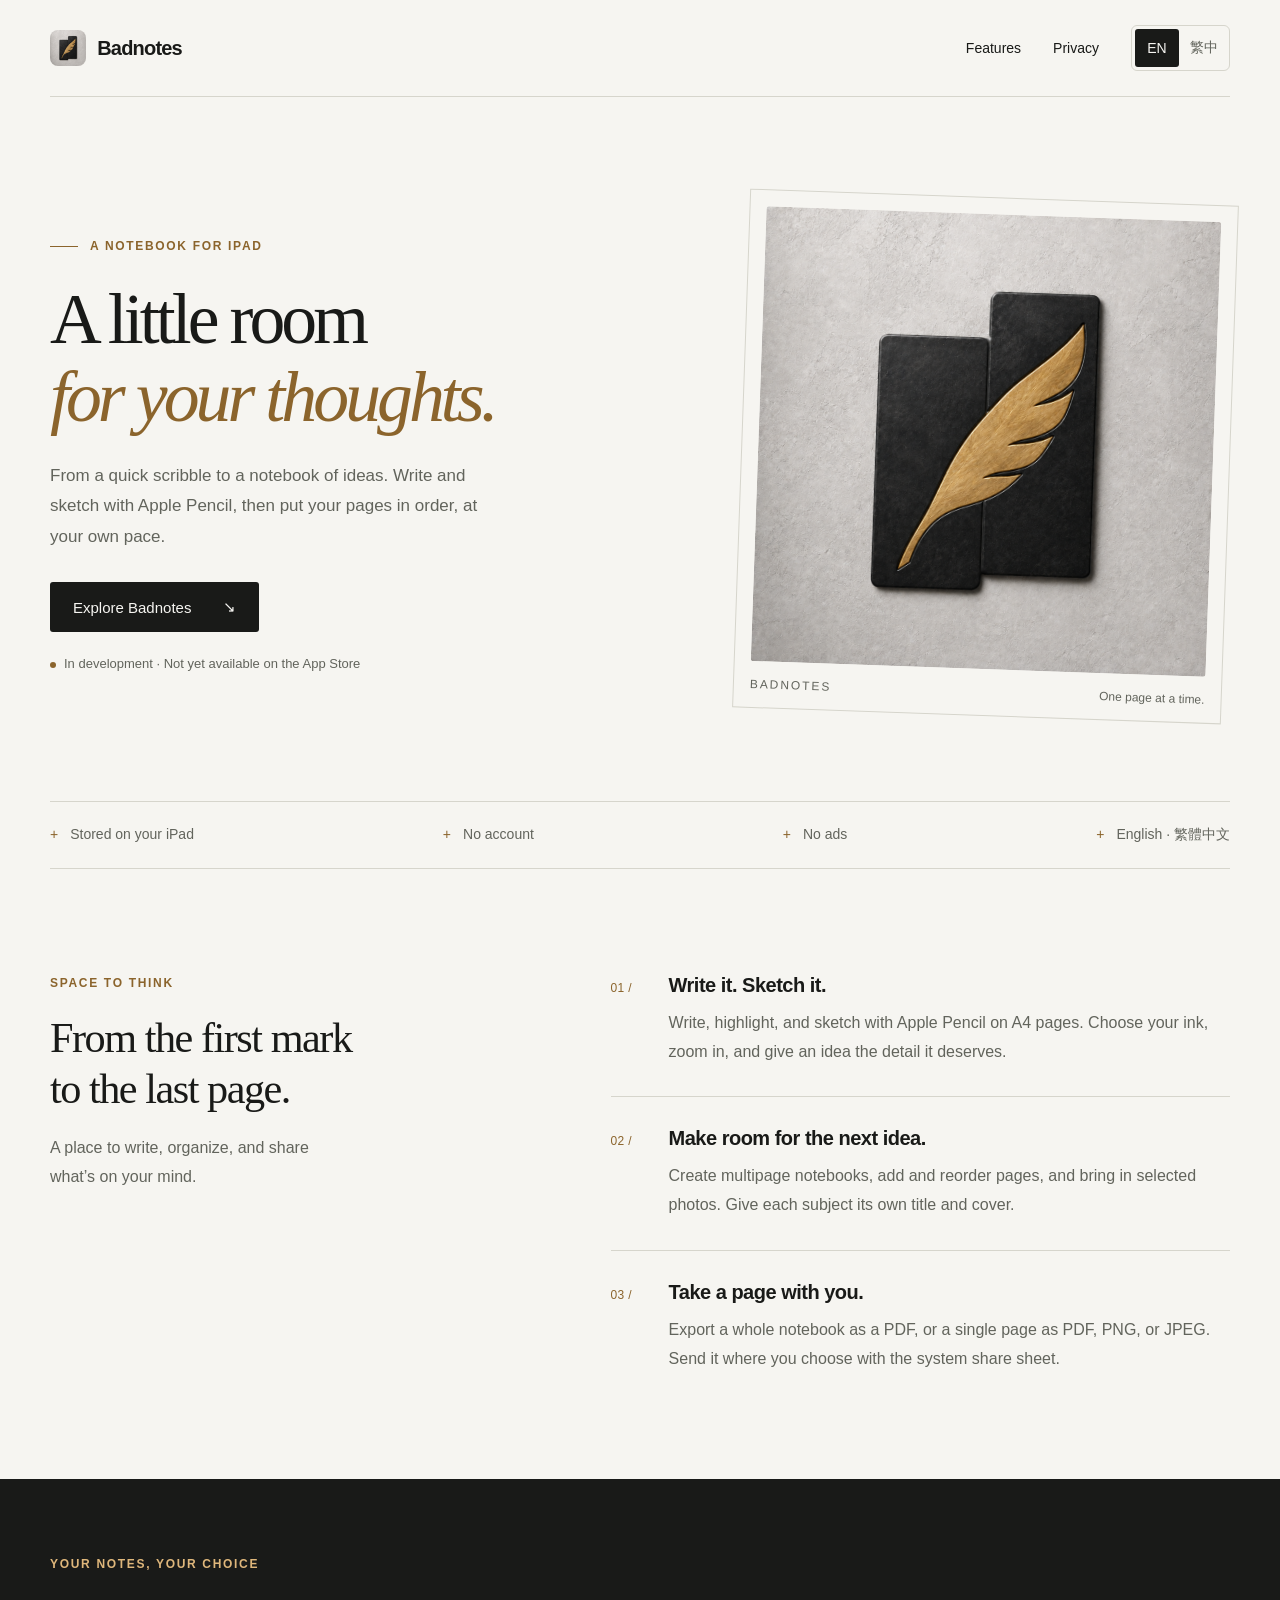
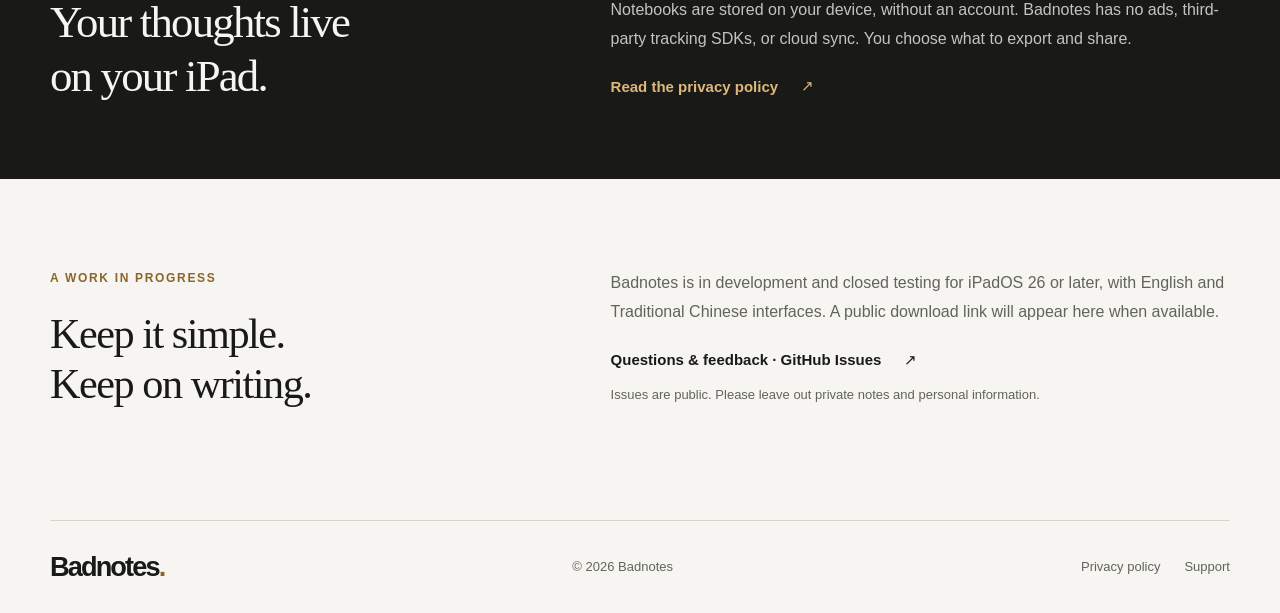
==== index.html @ f05b3f76 "Build bilingual Badnotes website and privacy policy" ====
<!doctype html>
<html lang="en">
<head>
  <meta charset="utf-8">
  <meta name="viewport" content="width=device-width, initial-scale=1">
  <meta name="theme-color" content="#191a18">
  <title data-zh="Badnotes — 留一頁，給你的想法。">Badnotes — A little room for your thoughts.</title>
  <meta name="description" content="A focused handwriting notebook for iPad. Write with Apple Pencil, organize your pages, and export PDF or images. Local storage, no account, no ads." data-zh="專注書寫的 iPad 筆記 App。使用 Apple Pencil 手寫、整理多頁筆記，並匯出 PDF 或圖片。本機儲存，無帳號、無廣告。">
  <meta property="og:type" content="website">
  <meta property="og:site_name" content="Badnotes">
  <meta property="og:title" content="Badnotes — A little room for your thoughts." data-zh="Badnotes — 留一頁，給你的想法。">
  <meta property="og:description" content="A focused handwriting notebook for iPad. Your pages, at your pace." data-zh="專注書寫的 iPad 筆記 App，照自己的步調，寫下每一頁。">
  <meta property="og:url" content="https://whodidthese.github.io/site-badnotes/">
  <link rel="canonical" href="https://whodidthese.github.io/site-badnotes/">
  <link rel="icon" type="image/png" href="assets/app-icon.png">
  <link rel="apple-touch-icon" href="assets/app-icon.png">
  <link rel="stylesheet" href="assets/site.css">
  <script src="assets/site.js" defer></script>
</head>
<body>
  <a class="skip-link" href="#main" data-zh="跳至主要內容">Skip to content</a>
  <header class="site-header shell">
    <a class="brand" href="index.html"><img src="assets/app-icon.png" alt="" width="36" height="36"><span>Badnotes</span></a>
    <nav aria-label="Main navigation" data-zh-aria="主要導覽">
      <a href="#features" data-zh="功能">Features</a>
      <a href="privacy.html" data-zh="隱私">Privacy</a>
      <div class="language-switch" aria-label="Language" data-zh-aria="語言" role="group" hidden>
        <button type="button" data-language="en" lang="en" aria-pressed="true">EN</button>
        <button type="button" data-language="zh-Hant" lang="zh-Hant" aria-pressed="false">繁中</button>
      </div>
    </nav>
  </header>
  <main id="main">
    <section class="hero shell" aria-labelledby="hero-title">
      <div class="hero-copy">
        <p class="eyebrow"><span class="small-rule" aria-hidden="true"></span><span data-zh="為 iPad 而寫">A NOTEBOOK FOR IPAD</span></p>
        <h1 id="hero-title"><span data-zh="留一頁，">A little room</span><br><span class="accent" data-zh="給你的想法。">for your thoughts.</span></h1>
        <p class="hero-description" data-zh="從隨手一筆，到一整本靈感。用 Apple Pencil 寫下、畫下，再照自己的步調，把每一頁整理好。">From a quick scribble to a notebook of ideas. Write and sketch with Apple Pencil, then put your pages in order, at your own pace.</p>
        <a class="button" href="#features"><span data-zh="認識 Badnotes">Explore Badnotes</span><span aria-hidden="true">↘</span></a>
        <p class="release-note"><span class="status-dot" aria-hidden="true"></span><span data-zh="開發中 · 尚未在 App Store 公開上架">In development · Not yet available on the App Store</span></p>
      </div>
      <figure class="hero-art">
        <img src="assets/app-icon.png" alt="Badnotes app icon: a brass quill over two dark notebook covers." data-zh-alt="Badnotes App 圖示：黃銅羽毛筆與兩本深色筆記本。" width="1024" height="1024" fetchpriority="high">
        <figcaption><span>BADNOTES</span><span data-zh="一筆一頁，慢慢來。">One page at a time.</span></figcaption>
      </figure>
    </section>
    <div class="principles shell" aria-label="At a glance" data-zh-aria="產品特色">
      <span data-zh="本機儲存">Stored on your iPad</span><span data-zh="無需帳號">No account</span><span data-zh="沒有廣告">No ads</span><span data-zh="英文 · 繁體中文">English · 繁體中文</span>
    </div>
    <section class="features shell" id="features" aria-labelledby="features-title">
      <div class="section-intro"><p class="eyebrow" data-zh="留給書寫的空間">SPACE TO THINK</p><h2 id="features-title" data-zh="從第一筆，到最後一頁。">From the first mark<br>to the last page.</h2><p data-zh="把手寫、整理與分享，留在同一本筆記裡。">A place to write, organize, and share what’s on your mind.</p></div>
      <div class="feature-list">
        <article><span class="feature-index">01 /</span><div><h3 data-zh="寫下，也畫下">Write it. Sketch it.</h3><p data-zh="在 A4 頁面上使用 Apple Pencil 書寫、標記或畫草圖。選擇筆色，放大頁面，把想法慢慢寫清楚。">Write, highlight, and sketch with Apple Pencil on A4 pages. Choose your ink, zoom in, and give an idea the detail it deserves.</p></div></article>
        <article><span class="feature-index">02 /</span><div><h3 data-zh="把每一頁，放到對的位置">Make room for the next idea.</h3><p data-zh="建立多頁筆記，新增、調整頁序，或加入選取的照片。用不同封面與標題，整理不同主題。">Create multipage notebooks, add and reorder pages, and bring in selected photos. Give each subject its own title and cover.</p></div></article>
        <article><span class="feature-index">03 /</span><div><h3 data-zh="一頁，或整本帶走">Take a page with you.</h3><p data-zh="將整本筆記匯出為 PDF，或把單頁存成 PDF、PNG、JPEG，再透過系統分享選單送到你選擇的地方。">Export a whole notebook as a PDF, or a single page as PDF, PNG, or JPEG. Send it where you choose with the system share sheet.</p></div></article>
      </div>
    </section>
    <section class="privacy-band" aria-labelledby="privacy-title"><div class="shell privacy-inner">
      <p class="eyebrow" data-zh="你的筆記，你來決定">YOUR NOTES, YOUR CHOICE</p>
      <h2 id="privacy-title" data-zh="想法留在你的 iPad。">Your thoughts live<br>on your iPad.</h2>
      <div><p data-zh="筆記保存在裝置上，不需要註冊帳號。Badnotes 沒有廣告或第三方追蹤 SDK，也不提供雲端同步。匯出與分享由你決定。">Notebooks are stored on your device, without an account. Badnotes has no ads, third-party tracking SDKs, or cloud sync. You choose what to export and share.</p><a class="text-link" href="privacy.html"><span data-zh="閱讀隱私政策">Read the privacy policy</span><span aria-hidden="true">↗</span></a></div>
    </div></section>
    <section class="support shell" id="support" aria-labelledby="support-title">
      <div><p class="eyebrow" data-zh="持續打磨中">A WORK IN PROGRESS</p><h2 id="support-title" data-zh="簡單一點，慢慢寫。">Keep it simple.<br>Keep on writing.</h2></div>
      <div><p data-zh="Badnotes 目前正在開發與封閉測試中，適用於 iPadOS 26 或以上版本，提供英文與繁體中文介面。公開下載開放後，會在這裡更新。">Badnotes is in development and closed testing for iPadOS 26 or later, with English and Traditional Chinese interfaces. A public download link will appear here when available.</p><a class="text-link" href="https://github.com/whodidthese/site-badnotes/issues"><span data-zh="問題與建議 · GitHub Issues">Questions &amp; feedback · GitHub Issues</span><span aria-hidden="true">↗</span></a><p class="fine-print" data-zh="Issues 為公開內容，請勿附上私人筆記或個人資料。">Issues are public. Please leave out private notes and personal information.</p></div>
    </section>
  </main>
  <footer class="site-footer shell"><a class="wordmark" href="index.html">Badnotes<span aria-hidden="true">.</span></a><p>© 2026 Badnotes</p><div><a href="privacy.html" data-zh="隱私政策">Privacy policy</a><a href="#support" data-zh="支援">Support</a></div></footer>
</body>
</html>
---- assets/site.css ----
:root{color-scheme:light;--paper:#f6f5f1;--ink:#191a18;--muted:#62645c;--brass:#8b642c;--line:#d6d5cc;--gold:#dfb77b;font-family:-apple-system,BlinkMacSystemFont,"Segoe UI","Noto Sans TC",sans-serif;color:var(--ink);background:var(--paper);font-synthesis:none}
*{box-sizing:border-box}html{scroll-behavior:smooth;scroll-padding-top:2rem}body{margin:0}a{color:inherit;text-underline-offset:.25em}button{font:inherit}img{max-width:100%;height:auto;display:block}h1,h2,h3,p,figure{margin:0}h1,h2,h3{text-wrap:balance}p{line-height:1.8}a,button{-webkit-tap-highlight-color:transparent}a:focus-visible,button:focus-visible{outline:3px solid var(--brass);outline-offset:5px}a:hover{text-decoration:underline}.shell{width:min(1180px,calc(100% - 96px));margin-inline:auto}[hidden]{display:none!important}.skip-link{position:fixed;top:10px;left:10px;z-index:10;padding:1rem;background:var(--ink);color:white;transform:translateY(-180%)}.skip-link:focus{transform:none}.site-header{display:flex;justify-content:space-between;align-items:center;gap:1.5rem;padding-block:25px;border-bottom:1px solid var(--line)}.brand{display:flex;align-items:center;gap:.7rem;font-size:1.25rem;font-weight:650;letter-spacing:-.04em;text-decoration:none}.brand img{border-radius:8px}.site-header nav{display:flex;align-items:center;gap:2rem;font-size:.875rem}.site-header nav>a{text-decoration:none}.language-switch{display:flex;gap:3px;border:1px solid var(--line);padding:3px;border-radius:6px}.language-switch button{border:0;background:none;min-width:44px;min-height:38px;border-radius:3px;color:var(--muted);font-size:.875rem;cursor:pointer}.language-switch button[aria-pressed=true]{background:var(--ink);color:var(--paper)}.hero{display:grid;grid-template-columns:1.25fr 1fr;align-items:center;gap:5rem;padding-block:100px 85px}.eyebrow{display:flex;align-items:center;gap:12px;color:var(--brass);font-size:.75rem;letter-spacing:.14em;font-weight:650;line-height:1.6}.small-rule{height:1px;width:28px;background:currentColor}.hero h1{font-family:Georgia,"Times New Roman","Songti TC",serif;font-size:clamp(3.4rem,5.6vw,5.4rem);font-weight:400;line-height:1.09;letter-spacing:-.055em;margin-block:24px}.accent{color:var(--brass);font-style:italic}.hero-description{font-size:1.0625rem;max-width:460px;color:var(--muted)}.button{display:inline-flex;align-items:center;gap:2rem;margin-top:30px;padding:16px 23px;background:var(--ink);color:var(--paper);font-size:.9375rem;text-decoration:none;border-radius:3px}.button:hover{background:#36392e;text-decoration:none}.release-note{display:flex;align-items:baseline;gap:8px;margin-top:20px;font-size:.8125rem;color:var(--muted)}.status-dot{width:6px;height:6px;flex:0 0 6px;border-radius:50%;background:var(--brass)}.hero-art{padding:16px;border:1px solid var(--line);transform:rotate(2deg)}.hero-art img{width:100%;border-radius:3px}.hero-art figcaption{display:flex;justify-content:space-between;gap:1rem;padding-top:16px;font-size:.75rem;color:var(--muted)}.hero-art figcaption span:first-child{letter-spacing:.16em}.principles{display:flex;justify-content:space-between;flex-wrap:wrap;gap:1rem 2rem;border-block:1px solid var(--line);padding-block:24px;font-size:.875rem;color:var(--muted)}.principles span:before{content:"+";margin-right:12px;color:var(--brass)}.features{display:grid;grid-template-columns:.9fr 1.2fr;gap:6rem;padding-block:105px}.section-intro h2,.support h2{font-family:Georgia,"Times New Roman","Songti TC",serif;font-size:clamp(2rem,3.3vw,3.1rem);line-height:1.2;letter-spacing:-.035em;font-weight:400;margin-block:20px}.section-intro>p:last-child{max-width:300px;color:var(--muted)}.feature-list article{display:grid;grid-template-columns:40px 1fr;gap:18px;padding-block:30px;border-top:1px solid var(--line)}.feature-list article:first-child{padding-top:0;border-top:0}.feature-list article:last-child{padding-bottom:0}.feature-index{font-size:.75rem;color:var(--brass);padding-top:7px;letter-spacing:.03em}.feature-list h3{font-size:1.25rem;font-weight:550;letter-spacing:-.025em;margin-bottom:12px}.feature-list p{font-size:1rem;color:var(--muted)}.privacy-band{background:var(--ink);color:var(--paper)}.privacy-inner{display:grid;grid-template-columns:.9fr 1.2fr;column-gap:6rem;row-gap:22px;padding-block:76px}.privacy-inner>.eyebrow{grid-column:1/-1;color:var(--gold)}.privacy-inner h2{font-family:Georgia,"Times New Roman","Songti TC",serif;font-size:clamp(2.2rem,3.5vw,3.3rem);font-weight:400;line-height:1.2;letter-spacing:-.04em}.privacy-inner>div>p{color:#c3c5bd}.text-link{display:inline-flex;gap:1.4rem;align-items:center;font-size:.9375rem;font-weight:550;margin-top:24px;text-decoration:none}.privacy-inner .text-link{color:var(--gold)}.privacy-inner a:focus-visible{outline-color:var(--gold)}.support{display:grid;grid-template-columns:.9fr 1.2fr;gap:6rem;padding-block:90px}.support>div>p:not(.eyebrow){color:var(--muted)}.support .fine-print{font-size:.8125rem;margin-top:14px}.site-footer{border-top:1px solid var(--line);padding-block:30px;display:flex;gap:24px;align-items:center;justify-content:space-between;font-size:.8125rem;color:var(--muted)}.site-footer .wordmark{font-size:1.7rem;letter-spacing:-.07em;font-weight:650;text-decoration:none;color:var(--ink)}.wordmark span{color:var(--brass)}.site-footer>div{display:flex;gap:24px}.site-footer>div a{text-decoration:none}.policy{max-width:790px;padding-block:54px 90px}.back-link{display:inline-block;margin-bottom:45px;font-size:.875rem;text-decoration:none;color:var(--muted)}.policy-header{padding-bottom:38px;border-bottom:1px solid var(--line)}.policy-header h1{font-family:Georgia,"Times New Roman","Songti TC",serif;font-size:clamp(2.5rem,5vw,4rem);line-height:1.15;font-weight:400;letter-spacing:-.04em;margin-block:16px 22px}.policy-header>p:not(.eyebrow){color:var(--muted)}.policy-date{font-size:.875rem;margin-top:20px}.policy-sections{counter-reset:policy}.policy-sections section{margin-top:38px}.policy-sections h2{font-size:1.2rem;line-height:1.5;margin-bottom:12px;font-weight:600}.policy-sections h2:before{counter-increment:policy;content:counter(policy,decimal-leading-zero) " / ";font-size:.8125rem;color:var(--brass);margin-right:12px}.policy-sections p{margin-top:12px;color:#4c4f46;overflow-wrap:anywhere}.policy-sections a{color:var(--brass)}html[lang=zh-Hant] .hero h1{font-size:clamp(3rem,5vw,4.7rem);line-height:1.35;letter-spacing:.015em}html[lang=zh-Hant] .accent{font-style:normal}html[lang=zh-Hant] h2{line-height:1.45;letter-spacing:0}html[lang=zh-Hant] .eyebrow{letter-spacing:.2em}
@media(min-width:1500px){.hero{padding-block:115px 100px}}
@media(max-width:1000px){.shell{width:calc(100% - 56px)}.hero{gap:2.5rem;padding-block:70px}.hero h1{font-size:3.5rem}.features,.support,.privacy-inner{column-gap:3rem}.hero-art{padding:10px}.hero-art figcaption{flex-wrap:wrap;gap:5px;font-size:.75rem}}
@media(max-width:700px){.shell{width:calc(100% - 40px)}.site-header{gap:1rem;flex-wrap:wrap;padding-block:18px}.site-header nav{gap:1rem;flex-wrap:wrap}.brand{font-size:1.15rem}.brand img{width:30px;height:30px}.hero{grid-template-columns:1fr;gap:48px;padding-block:54px 45px}.hero h1{font-size:clamp(2.8rem,10vw,4rem)}.hero-description{max-width:100%}.hero-art{max-width:340px;width:85%;justify-self:center;padding:12px}.principles{display:grid;grid-template-columns:1fr 1fr;gap:16px 10px;font-size:.8125rem}.principles span:before{margin-right:7px}.features,.support,.privacy-inner{grid-template-columns:1fr;gap:35px;padding-block:55px}.section-intro>p:last-child{max-width:100%}.section-intro h2 br,.privacy-inner h2 br,.support h2 br{display:none}.feature-list article{gap:10px;grid-template-columns:35px 1fr}.privacy-inner>.eyebrow{grid-column:auto}.privacy-inner{gap:20px}.support{gap:12px}.site-footer{flex-wrap:wrap;gap:18px}.site-footer>div{width:100%;padding-top:6px}.policy{padding-block:35px 60px}.back-link{margin-bottom:30px}.policy-sections h2{font-size:1.125rem}}
@media(prefers-reduced-motion:reduce){html{scroll-behavior:auto}}
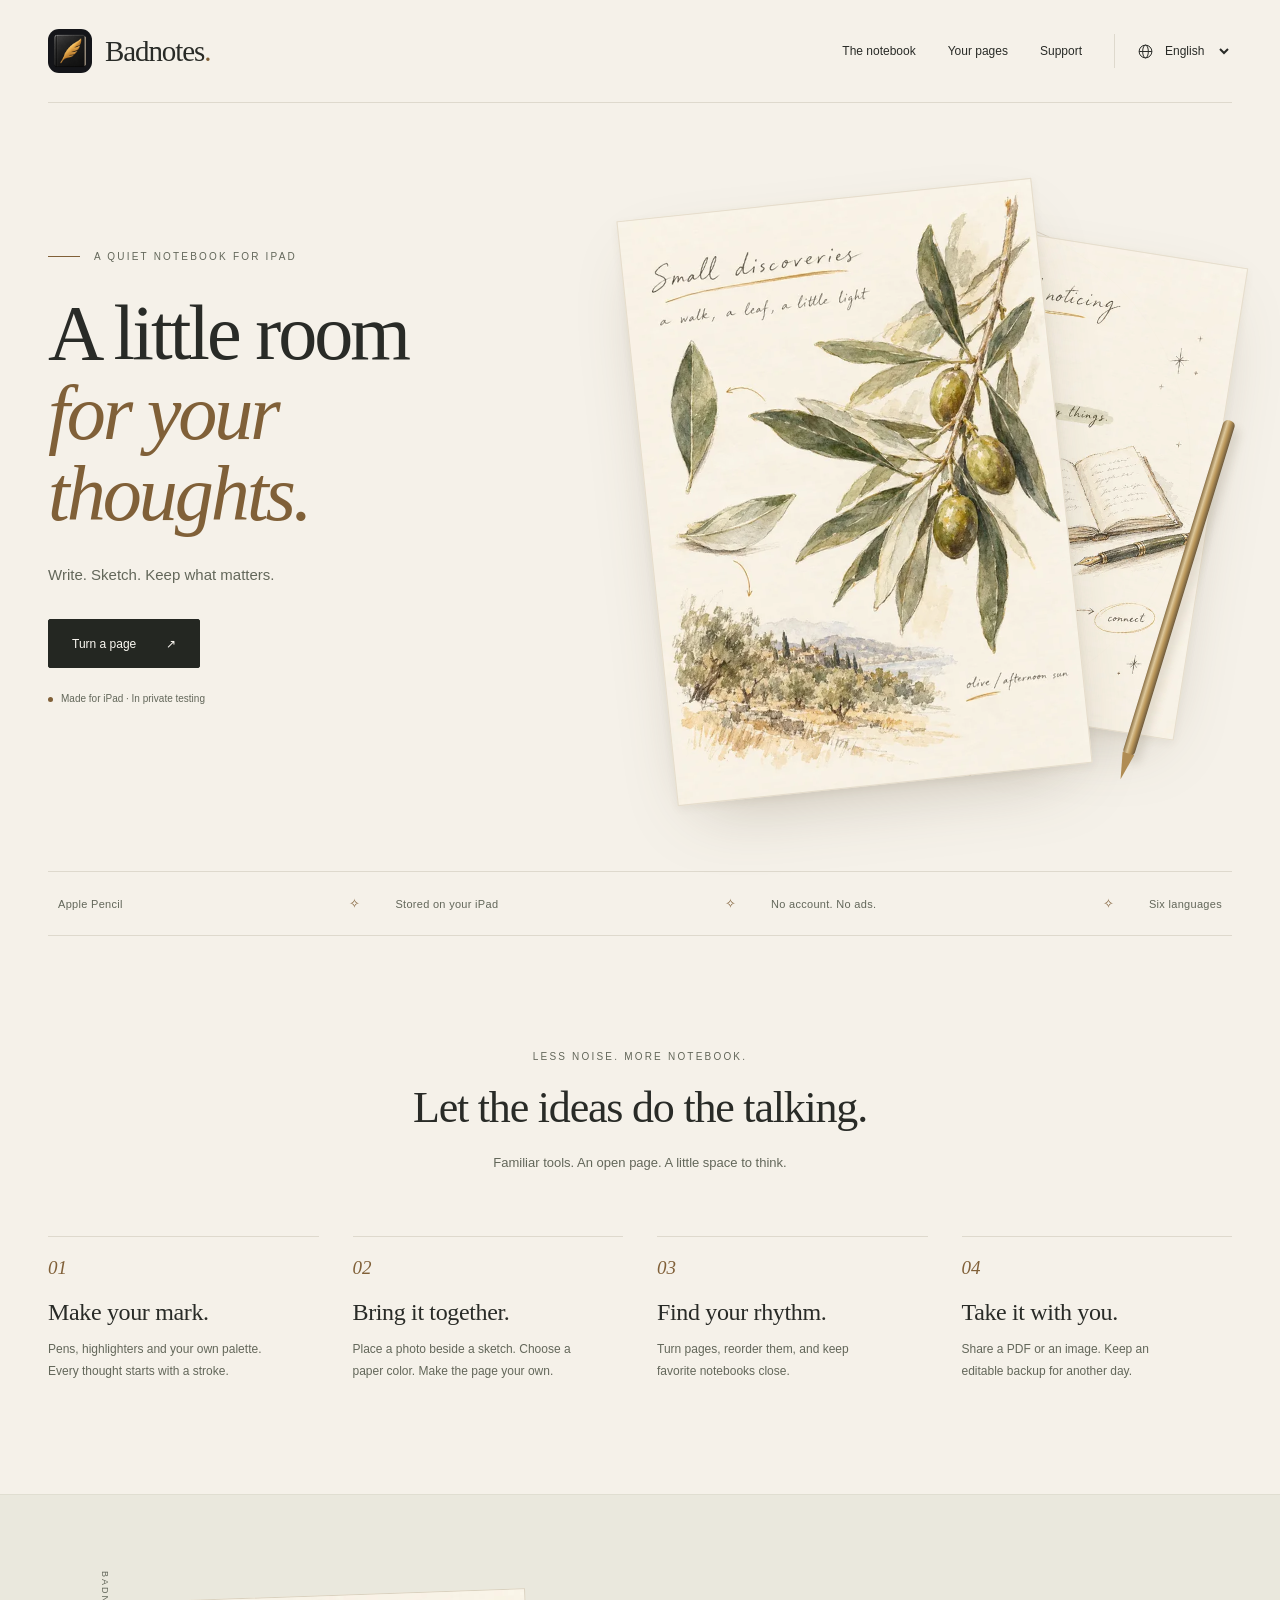
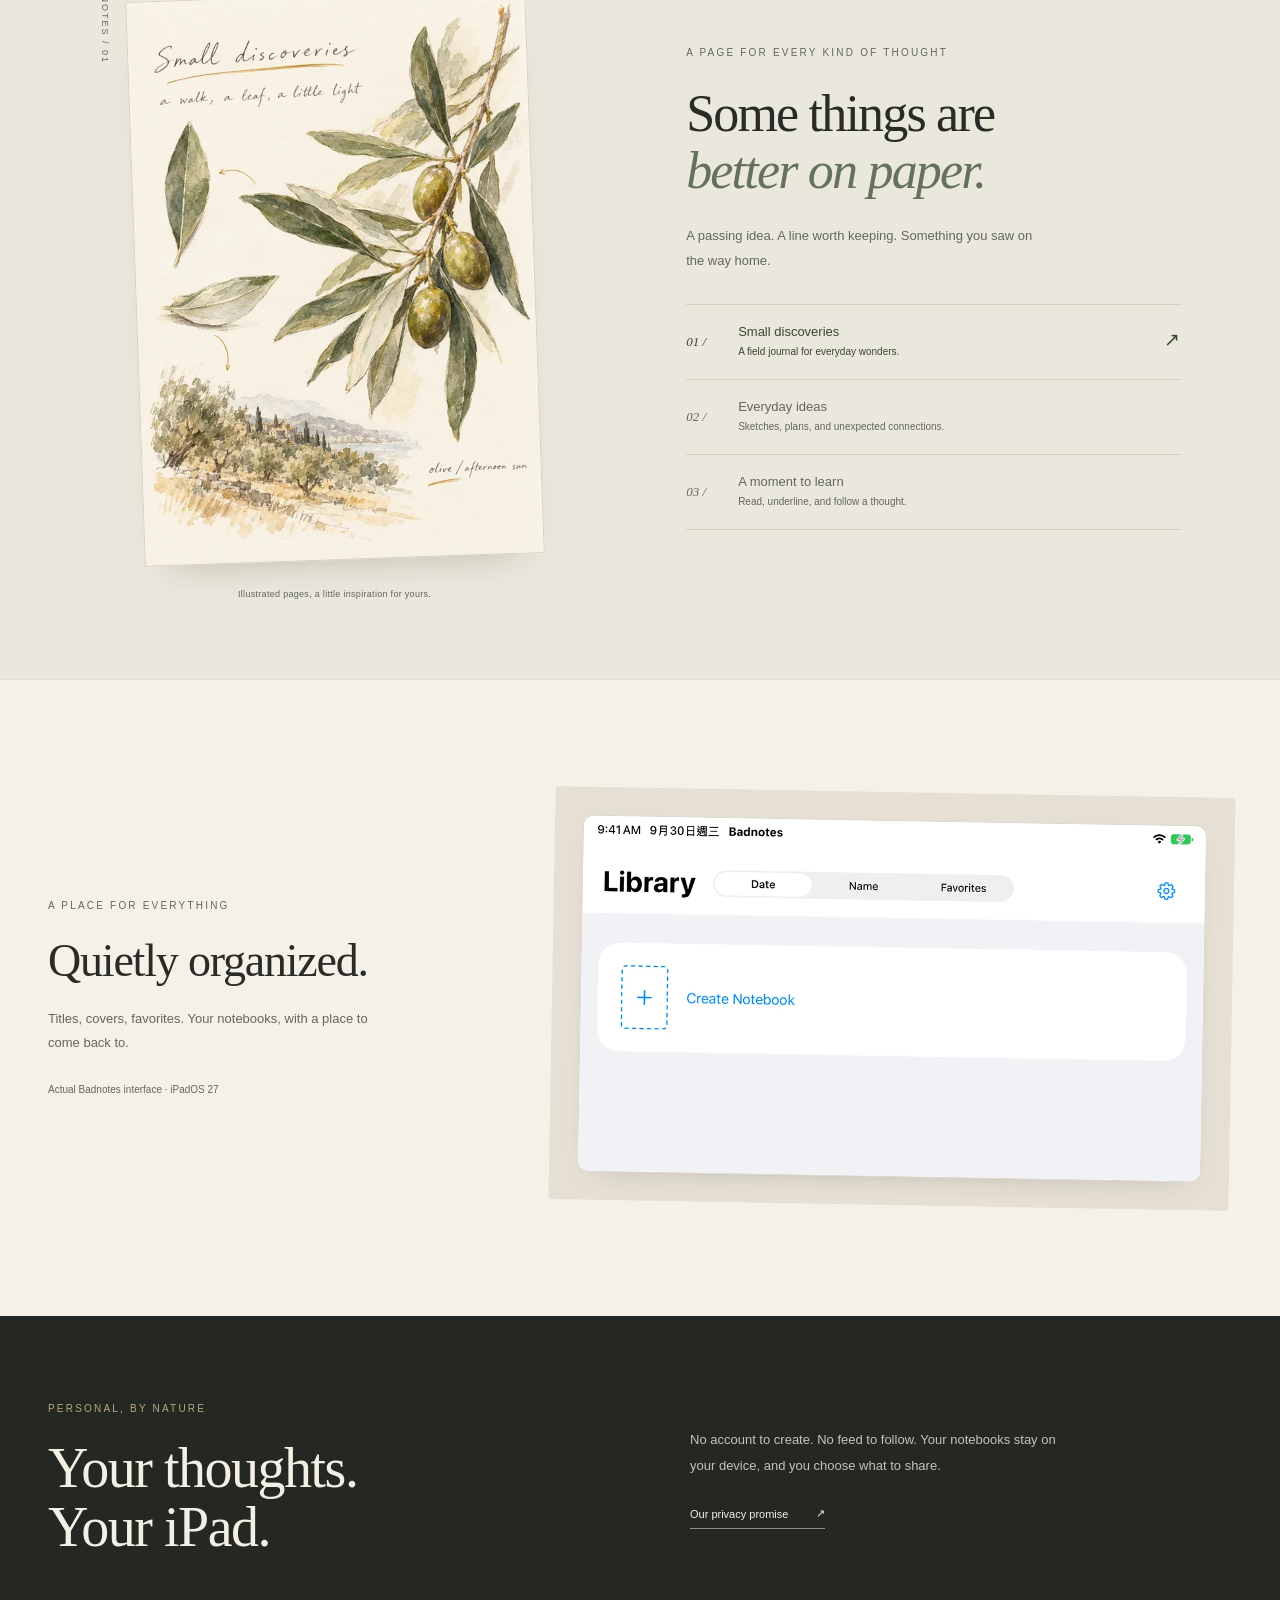
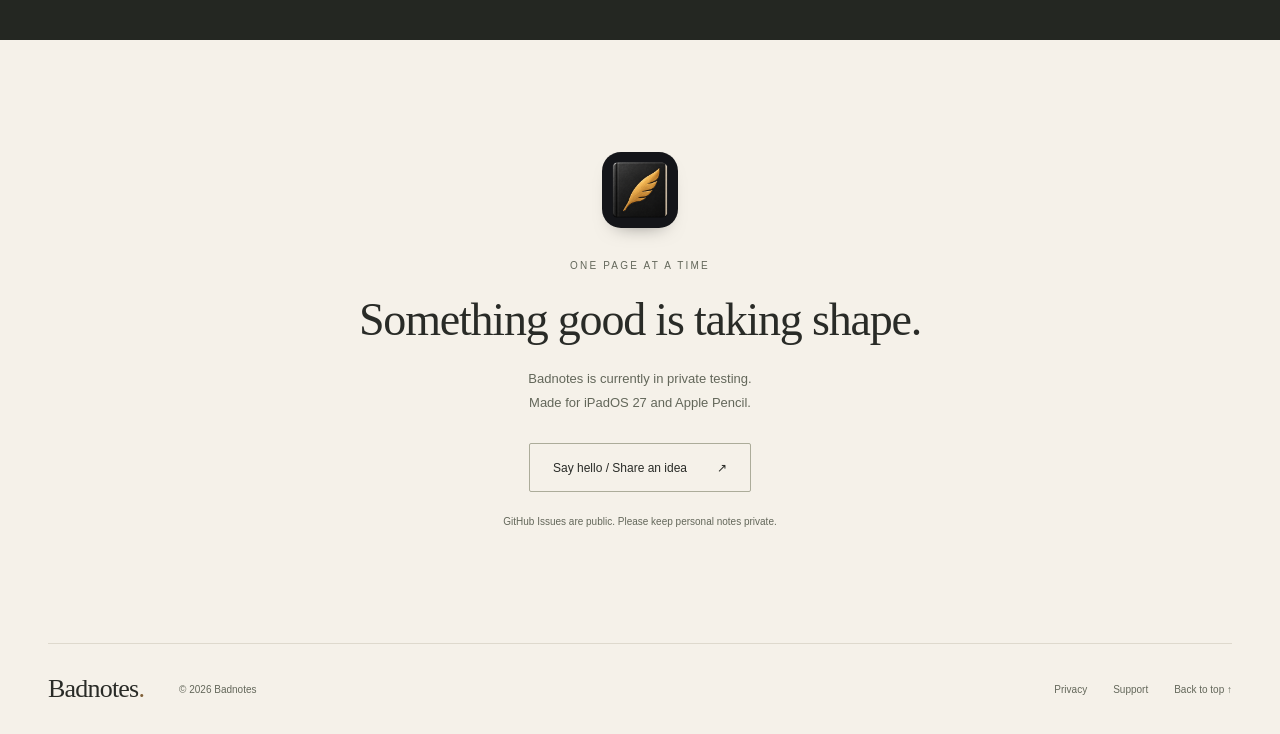
==== commit 8db2213c: "feat: redesign Badnotes website with illustrated pages and six languages" ====
--- a/index.html
+++ b/index.html
@@ -3,68 +3,96 @@
 <head>
   <meta charset="utf-8">
   <meta name="viewport" content="width=device-width, initial-scale=1">
-  <meta name="theme-color" content="#191a18">
-  <title data-zh="Badnotes — 留一頁，給你的想法。">Badnotes — A little room for your thoughts.</title>
-  <meta name="description" content="A focused handwriting notebook for iPad. Write with Apple Pencil, organize your pages, and export PDF or images. Local storage, no account, no ads." data-zh="專注書寫的 iPad 筆記 App。使用 Apple Pencil 手寫、整理多頁筆記，並匯出 PDF 或圖片。本機儲存，無帳號、無廣告。">
+  <meta name="theme-color" content="#f5f1e9">
+  <title data-i18n="pageTitle">Badnotes — A little room for your thoughts.</title>
+  <meta name="description" data-i18n="metaDescription" content="A quiet handwriting notebook for iPad. Write, sketch, highlight and collect your ideas with Apple Pencil.">
   <meta property="og:type" content="website">
   <meta property="og:site_name" content="Badnotes">
-  <meta property="og:title" content="Badnotes — A little room for your thoughts." data-zh="Badnotes — 留一頁，給你的想法。">
-  <meta property="og:description" content="A focused handwriting notebook for iPad. Your pages, at your pace." data-zh="專注書寫的 iPad 筆記 App，照自己的步調，寫下每一頁。">
+  <meta property="og:title" content="Badnotes — A little room for your thoughts.">
+  <meta property="og:description" content="Write. Sketch. Keep what matters. A quiet notebook for iPad.">
   <meta property="og:url" content="https://whodidthese.github.io/site-badnotes/">
+  <meta property="og:image" content="https://whodidthese.github.io/site-badnotes/assets/brand/app-icon-512.png">
+  <meta property="og:image:alt" content="Badnotes: a gold quill on a dark square notebook.">
+  <meta name="twitter:card" content="summary">
   <link rel="canonical" href="https://whodidthese.github.io/site-badnotes/">
-  <link rel="icon" type="image/png" href="assets/app-icon.png">
-  <link rel="apple-touch-icon" href="assets/app-icon.png">
+  <link rel="icon" type="image/png" href="assets/brand/favicon.png">
+  <link rel="apple-touch-icon" href="assets/brand/apple-touch-icon.png">
   <link rel="stylesheet" href="assets/site.css">
+  <script src="assets/translations.js" defer></script>
   <script src="assets/site.js" defer></script>
 </head>
 <body>
-  <a class="skip-link" href="#main" data-zh="跳至主要內容">Skip to content</a>
+  <a class="skip-link" href="#main" data-i18n="skip">Skip to content</a>
   <header class="site-header shell">
-    <a class="brand" href="index.html"><img src="assets/app-icon.png" alt="" width="36" height="36"><span>Badnotes</span></a>
-    <nav aria-label="Main navigation" data-zh-aria="主要導覽">
-      <a href="#features" data-zh="功能">Features</a>
-      <a href="privacy.html" data-zh="隱私">Privacy</a>
-      <div class="language-switch" aria-label="Language" data-zh-aria="語言" role="group" hidden>
-        <button type="button" data-language="en" lang="en" aria-pressed="true">EN</button>
-        <button type="button" data-language="zh-Hant" lang="zh-Hant" aria-pressed="false">繁中</button>
+    <a class="brand" href="index.html" data-local-link><img src="assets/brand/app-icon-512.png" alt="" width="44" height="44"><span>Badnotes<span class="brand-dot">.</span></span></a>
+    <nav aria-label="Main navigation" data-i18n-aria="navLabel">
+      <a class="nav-section" href="#notebook" data-i18n="navNotebook">The notebook</a>
+      <a class="nav-section" href="#pages" data-i18n="navPages">Your pages</a>
+      <a href="#support" data-i18n="support">Support</a>
+      <div class="language-control" hidden>
+        <svg aria-hidden="true" width="17" height="17" viewBox="0 0 24 24" fill="none" stroke="currentColor" stroke-width="1.4"><circle cx="12" cy="12" r="9"/><ellipse cx="12" cy="12" rx="4" ry="9"/><path d="M3 12h18"/></svg>
+        <select id="language" aria-label="Language" data-i18n-aria="languageLabel">
+          <option value="en" lang="en">English</option><option value="zh-Hant" lang="zh-Hant">繁體中文</option><option value="zh-Hans" lang="zh-Hans">简体中文</option><option value="ja" lang="ja">日本語</option><option value="ko" lang="ko">한국어</option><option value="es" lang="es">Español</option>
+        </select>
       </div>
     </nav>
   </header>
   <main id="main">
     <section class="hero shell" aria-labelledby="hero-title">
       <div class="hero-copy">
-        <p class="eyebrow"><span class="small-rule" aria-hidden="true"></span><span data-zh="為 iPad 而寫">A NOTEBOOK FOR IPAD</span></p>
-        <h1 id="hero-title"><span data-zh="留一頁，">A little room</span><br><span class="accent" data-zh="給你的想法。">for your thoughts.</span></h1>
-        <p class="hero-description" data-zh="從隨手一筆，到一整本靈感。用 Apple Pencil 寫下、畫下，再照自己的步調，把每一頁整理好。">From a quick scribble to a notebook of ideas. Write and sketch with Apple Pencil, then put your pages in order, at your own pace.</p>
-        <a class="button" href="#features"><span data-zh="認識 Badnotes">Explore Badnotes</span><span aria-hidden="true">↘</span></a>
-        <p class="release-note"><span class="status-dot" aria-hidden="true"></span><span data-zh="開發中 · 尚未在 App Store 公開上架">In development · Not yet available on the App Store</span></p>
+        <p class="eyebrow"><span class="line" aria-hidden="true"></span><span data-i18n="heroEyebrow">A QUIET NOTEBOOK FOR IPAD</span></p>
+        <h1 id="hero-title"><span data-i18n="heroFirst">A little room</span><em data-i18n="heroLast">for your thoughts.</em></h1>
+        <p class="hero-description" data-i18n="heroDescription">Write. Sketch. Keep what matters.</p>
+        <a class="button" href="#pages"><span data-i18n="explore">Turn a page</span><span aria-hidden="true">↗</span></a>
+        <p class="hero-note"><span class="status-dot" aria-hidden="true"></span><span data-i18n="status">Made for iPad · In private testing</span></p>
       </div>
       <figure class="hero-art">
-        <img src="assets/app-icon.png" alt="Badnotes app icon: a brass quill over two dark notebook covers." data-zh-alt="Badnotes App 圖示：黃銅羽毛筆與兩本深色筆記本。" width="1024" height="1024" fetchpriority="high">
-        <figcaption><span>BADNOTES</span><span data-zh="一筆一頁，慢慢來。">One page at a time.</span></figcaption>
+        <div class="orbit" aria-hidden="true"></div>
+        <div class="paper paper-back"><img src="assets/images/study-notes-small.webp" alt="" width="550" height="777" decoding="async"></div>
+        <div class="paper paper-front"><img src="assets/images/field-notes.webp" srcset="assets/images/field-notes-small.webp 550w, assets/images/field-notes.webp 1055w" sizes="(max-width: 700px) 70vw, 400px" width="1055" height="1491" fetchpriority="high" alt="A botanical journal page with an olive branch and handwritten observations." data-i18n-alt="fieldAlt"></div>
+        <div class="pencil" aria-hidden="true"></div>
+        <figcaption><span class="handwritten" data-i18n="heroCaption">small thoughts, beautifully kept.</span><span class="caption-mark" aria-hidden="true">↶</span></figcaption>
       </figure>
     </section>
-    <div class="principles shell" aria-label="At a glance" data-zh-aria="產品特色">
-      <span data-zh="本機儲存">Stored on your iPad</span><span data-zh="無需帳號">No account</span><span data-zh="沒有廣告">No ads</span><span data-zh="英文 · 繁體中文">English · 繁體中文</span>
+    <div class="principles shell" aria-label="At a glance" data-i18n-aria="principlesLabel">
+      <span data-i18n="pencil">Apple Pencil</span><span data-i18n="local">Stored on your iPad</span><span data-i18n="noAccount">No account. No ads.</span><span data-i18n="languages">Six languages</span>
     </div>
-    <section class="features shell" id="features" aria-labelledby="features-title">
-      <div class="section-intro"><p class="eyebrow" data-zh="留給書寫的空間">SPACE TO THINK</p><h2 id="features-title" data-zh="從第一筆，到最後一頁。">From the first mark<br>to the last page.</h2><p data-zh="把手寫、整理與分享，留在同一本筆記裡。">A place to write, organize, and share what’s on your mind.</p></div>
-      <div class="feature-list">
-        <article><span class="feature-index">01 /</span><div><h3 data-zh="寫下，也畫下">Write it. Sketch it.</h3><p data-zh="在 A4 頁面上使用 Apple Pencil 書寫、標記或畫草圖。選擇筆色，放大頁面，把想法慢慢寫清楚。">Write, highlight, and sketch with Apple Pencil on A4 pages. Choose your ink, zoom in, and give an idea the detail it deserves.</p></div></article>
-        <article><span class="feature-index">02 /</span><div><h3 data-zh="把每一頁，放到對的位置">Make room for the next idea.</h3><p data-zh="建立多頁筆記，新增、調整頁序，或加入選取的照片。用不同封面與標題，整理不同主題。">Create multipage notebooks, add and reorder pages, and bring in selected photos. Give each subject its own title and cover.</p></div></article>
-        <article><span class="feature-index">03 /</span><div><h3 data-zh="一頁，或整本帶走">Take a page with you.</h3><p data-zh="將整本筆記匯出為 PDF，或把單頁存成 PDF、PNG、JPEG，再透過系統分享選單送到你選擇的地方。">Export a whole notebook as a PDF, or a single page as PDF, PNG, or JPEG. Send it where you choose with the system share sheet.</p></div></article>
+    <section class="notebook-section shell section-space" id="notebook" aria-labelledby="notebook-title">
+      <div class="section-heading"><p class="eyebrow" data-i18n="notebookEyebrow">LESS NOISE. MORE NOTEBOOK.</p><h2 id="notebook-title" data-i18n="notebookTitle">Let the ideas do the talking.</h2><p data-i18n="notebookDescription">Familiar tools. An open page. A little space to think.</p></div>
+      <div class="feature-grid">
+        <article><span class="feature-number">01</span><h3 data-i18n="writeTitle">Make your mark.</h3><p data-i18n="writeDescription">Pens, highlighters and your own palette. Every thought starts with a stroke.</p></article>
+        <article><span class="feature-number">02</span><h3 data-i18n="collectTitle">Bring it together.</h3><p data-i18n="collectDescription">Place a photo beside a sketch. Choose a paper color. Make the page your own.</p></article>
+        <article><span class="feature-number">03</span><h3 data-i18n="organizeTitle">Find your rhythm.</h3><p data-i18n="organizeDescription">Turn pages, reorder them, and keep favorite notebooks close.</p></article>
+        <article><span class="feature-number">04</span><h3 data-i18n="shareTitle">Take it with you.</h3><p data-i18n="shareDescription">Share a PDF or an image. Keep an editable backup for another day.</p></article>
       </div>
     </section>
-    <section class="privacy-band" aria-labelledby="privacy-title"><div class="shell privacy-inner">
-      <p class="eyebrow" data-zh="你的筆記，你來決定">YOUR NOTES, YOUR CHOICE</p>
-      <h2 id="privacy-title" data-zh="想法留在你的 iPad。">Your thoughts live<br>on your iPad.</h2>
-      <div><p data-zh="筆記保存在裝置上，不需要註冊帳號。Badnotes 沒有廣告或第三方追蹤 SDK，也不提供雲端同步。匯出與分享由你決定。">Notebooks are stored on your device, without an account. Badnotes has no ads, third-party tracking SDKs, or cloud sync. You choose what to export and share.</p><a class="text-link" href="privacy.html"><span data-zh="閱讀隱私政策">Read the privacy policy</span><span aria-hidden="true">↗</span></a></div>
-    </div></section>
-    <section class="support shell" id="support" aria-labelledby="support-title">
-      <div><p class="eyebrow" data-zh="持續打磨中">A WORK IN PROGRESS</p><h2 id="support-title" data-zh="簡單一點，慢慢寫。">Keep it simple.<br>Keep on writing.</h2></div>
-      <div><p data-zh="Badnotes 目前正在開發與封閉測試中，適用於 iPadOS 26 或以上版本，提供英文與繁體中文介面。公開下載開放後，會在這裡更新。">Badnotes is in development and closed testing for iPadOS 26 or later, with English and Traditional Chinese interfaces. A public download link will appear here when available.</p><a class="text-link" href="https://github.com/whodidthese/site-badnotes/issues"><span data-zh="問題與建議 · GitHub Issues">Questions &amp; feedback · GitHub Issues</span><span aria-hidden="true">↗</span></a><p class="fine-print" data-zh="Issues 為公開內容，請勿附上私人筆記或個人資料。">Issues are public. Please leave out private notes and personal information.</p></div>
+    <section class="pages-section" id="pages" aria-labelledby="pages-title">
+      <div class="pages-inner shell">
+        <div class="page-stage">
+          <span class="stage-label" aria-hidden="true">BADNOTES / <span id="page-number">01</span></span>
+          <div class="gallery-paper"><img id="gallery-image" src="assets/images/field-notes.webp" srcset="assets/images/field-notes-small.webp 550w, assets/images/field-notes.webp 1055w" sizes="(max-width: 700px) 76vw, 440px" width="1055" height="1491" loading="lazy" decoding="async" alt="A botanical journal page with an olive branch and handwritten observations." data-i18n-alt="fieldAlt"></div>
+          <p class="gallery-caption" data-i18n="illustrationCaption">Illustrated pages, a little inspiration for yours.</p>
+        </div>
+        <div class="pages-copy">
+          <p class="eyebrow" data-i18n="pagesEyebrow">FOR THE WAY YOU THINK</p>
+          <h2 id="pages-title"><span data-i18n="pagesFirst">A page for</span><em data-i18n="pagesLast">every kind of thought.</em></h2>
+          <p class="pages-description" data-i18n="pagesDescription">The things you notice. The ideas you chase. The words you want to remember.</p>
+          <div class="page-choices" aria-label="Notebook examples" data-i18n-aria="examplesLabel" hidden>
+            <button type="button" class="page-choice is-active" data-page="field-notes" aria-pressed="true"><span class="choice-index">01 /</span><span><strong data-i18n="fieldTitle">Small discoveries</strong><span data-i18n="fieldDescription">A field journal for everyday wonder.</span></span><span class="choice-arrow" aria-hidden="true">↗</span></button>
+            <button type="button" class="page-choice" data-page="everyday-ideas" aria-pressed="false"><span class="choice-index">02 /</span><span><strong data-i18n="ideasTitle">Everyday ideas</strong><span data-i18n="ideasDescription">A sketch, a coffee, a new possibility.</span></span><span class="choice-arrow" aria-hidden="true">↗</span></button>
+            <button type="button" class="page-choice" data-page="study-notes" aria-pressed="false"><span class="choice-index">03 /</span><span><strong data-i18n="studyTitle">Words worth keeping</strong><span data-i18n="studyDescription">Read, highlight, connect the dots.</span></span><span class="choice-arrow" aria-hidden="true">↗</span></button>
+          </div>
+          <noscript><div class="fallback-pages"><img src="assets/images/everyday-ideas-small.webp" width="550" height="777" alt="An illustrated sketchbook page with an arch and coffee cup." loading="lazy"><img src="assets/images/study-notes-small.webp" width="550" height="777" alt="An illustrated reading journal with highlighted notes." loading="lazy"></div></noscript>
+        </div>
+      </div>
     </section>
+    <section class="library-section shell section-space" aria-labelledby="library-title">
+      <div class="library-copy"><p class="eyebrow" data-i18n="libraryEyebrow">A PLACE FOR EVERYTHING</p><h2 id="library-title" data-i18n="libraryTitle">Quietly organized.</h2><p data-i18n="libraryDescription">Titles, covers, favorites. Your notebooks, with a place to come back to.</p><p class="fine-print" data-i18n="uiCaption">Actual Badnotes interface · iPadOS 27</p></div>
+      <figure class="library-preview"><div class="library-window"><img src="assets/images/app-library.webp" width="1100" height="1675" alt="The real Badnotes library, with date, name and favorite sorting and a create notebook button." data-i18n-alt="libraryAlt" loading="lazy" decoding="async"></div></figure>
+    </section>
+    <section class="privacy-band" aria-labelledby="privacy-title"><div class="privacy-inner shell"><div><p class="eyebrow" data-i18n="privacyEyebrow">PERSONAL, BY NATURE</p><h2 id="privacy-title" data-i18n="privacyHeadline">Your thoughts.<br>Your iPad.</h2></div><div><p data-i18n="privacyDescription">No account to create. No feed to follow. Your notebooks stay on your device, and you choose what to share.</p><a class="text-link" href="privacy.html" data-local-link><span data-i18n="privacyLink">Our privacy promise</span><span aria-hidden="true">↗</span></a></div></div></section>
+    <section class="support-section shell section-space" id="support" aria-labelledby="support-title"><img class="support-icon" src="assets/brand/app-icon-512.png" width="76" height="76" alt="" loading="lazy"><p class="eyebrow" data-i18n="supportEyebrow">ONE PAGE AT A TIME</p><h2 id="support-title" data-i18n="supportTitle">Something good is taking shape.</h2><p data-i18n="supportDescription">Badnotes is currently in private testing.<br>Made for iPadOS 27 and Apple Pencil.</p><a class="button button-outline" href="https://github.com/whodidthese/site-badnotes/issues"><span data-i18n="feedback">Say hello / Share an idea</span><span aria-hidden="true">↗</span></a><p class="fine-print" data-i18n="publicIssues">GitHub Issues are public. Please keep personal notes private.</p></section>
   </main>
-  <footer class="site-footer shell"><a class="wordmark" href="index.html">Badnotes<span aria-hidden="true">.</span></a><p>© 2026 Badnotes</p><div><a href="privacy.html" data-zh="隱私政策">Privacy policy</a><a href="#support" data-zh="支援">Support</a></div></footer>
+  <footer class="site-footer shell"><a class="footer-brand" href="index.html" data-local-link>Badnotes<span class="brand-dot">.</span></a><p>© 2026 Badnotes</p><div><a href="privacy.html" data-local-link data-i18n="privacy">Privacy</a><a href="#support" data-i18n="support">Support</a><a href="#main" data-i18n="backTop">Back to top ↑</a></div></footer>
 </body>
 </html>
--- a/assets/site.css
+++ b/assets/site.css
@@ -1,6 +1,1101 @@
-:root{color-scheme:light;--paper:#f6f5f1;--ink:#191a18;--muted:#62645c;--brass:#8b642c;--line:#d6d5cc;--gold:#dfb77b;font-family:-apple-system,BlinkMacSystemFont,"Segoe UI","Noto Sans TC",sans-serif;color:var(--ink);background:var(--paper);font-synthesis:none}
-*{box-sizing:border-box}html{scroll-behavior:smooth;scroll-padding-top:2rem}body{margin:0}a{color:inherit;text-underline-offset:.25em}button{font:inherit}img{max-width:100%;height:auto;display:block}h1,h2,h3,p,figure{margin:0}h1,h2,h3{text-wrap:balance}p{line-height:1.8}a,button{-webkit-tap-highlight-color:transparent}a:focus-visible,button:focus-visible{outline:3px solid var(--brass);outline-offset:5px}a:hover{text-decoration:underline}.shell{width:min(1180px,calc(100% - 96px));margin-inline:auto}[hidden]{display:none!important}.skip-link{position:fixed;top:10px;left:10px;z-index:10;padding:1rem;background:var(--ink);color:white;transform:translateY(-180%)}.skip-link:focus{transform:none}.site-header{display:flex;justify-content:space-between;align-items:center;gap:1.5rem;padding-block:25px;border-bottom:1px solid var(--line)}.brand{display:flex;align-items:center;gap:.7rem;font-size:1.25rem;font-weight:650;letter-spacing:-.04em;text-decoration:none}.brand img{border-radius:8px}.site-header nav{display:flex;align-items:center;gap:2rem;font-size:.875rem}.site-header nav>a{text-decoration:none}.language-switch{display:flex;gap:3px;border:1px solid var(--line);padding:3px;border-radius:6px}.language-switch button{border:0;background:none;min-width:44px;min-height:38px;border-radius:3px;color:var(--muted);font-size:.875rem;cursor:pointer}.language-switch button[aria-pressed=true]{background:var(--ink);color:var(--paper)}.hero{display:grid;grid-template-columns:1.25fr 1fr;align-items:center;gap:5rem;padding-block:100px 85px}.eyebrow{display:flex;align-items:center;gap:12px;color:var(--brass);font-size:.75rem;letter-spacing:.14em;font-weight:650;line-height:1.6}.small-rule{height:1px;width:28px;background:currentColor}.hero h1{font-family:Georgia,"Times New Roman","Songti TC",serif;font-size:clamp(3.4rem,5.6vw,5.4rem);font-weight:400;line-height:1.09;letter-spacing:-.055em;margin-block:24px}.accent{color:var(--brass);font-style:italic}.hero-description{font-size:1.0625rem;max-width:460px;color:var(--muted)}.button{display:inline-flex;align-items:center;gap:2rem;margin-top:30px;padding:16px 23px;background:var(--ink);color:var(--paper);font-size:.9375rem;text-decoration:none;border-radius:3px}.button:hover{background:#36392e;text-decoration:none}.release-note{display:flex;align-items:baseline;gap:8px;margin-top:20px;font-size:.8125rem;color:var(--muted)}.status-dot{width:6px;height:6px;flex:0 0 6px;border-radius:50%;background:var(--brass)}.hero-art{padding:16px;border:1px solid var(--line);transform:rotate(2deg)}.hero-art img{width:100%;border-radius:3px}.hero-art figcaption{display:flex;justify-content:space-between;gap:1rem;padding-top:16px;font-size:.75rem;color:var(--muted)}.hero-art figcaption span:first-child{letter-spacing:.16em}.principles{display:flex;justify-content:space-between;flex-wrap:wrap;gap:1rem 2rem;border-block:1px solid var(--line);padding-block:24px;font-size:.875rem;color:var(--muted)}.principles span:before{content:"+";margin-right:12px;color:var(--brass)}.features{display:grid;grid-template-columns:.9fr 1.2fr;gap:6rem;padding-block:105px}.section-intro h2,.support h2{font-family:Georgia,"Times New Roman","Songti TC",serif;font-size:clamp(2rem,3.3vw,3.1rem);line-height:1.2;letter-spacing:-.035em;font-weight:400;margin-block:20px}.section-intro>p:last-child{max-width:300px;color:var(--muted)}.feature-list article{display:grid;grid-template-columns:40px 1fr;gap:18px;padding-block:30px;border-top:1px solid var(--line)}.feature-list article:first-child{padding-top:0;border-top:0}.feature-list article:last-child{padding-bottom:0}.feature-index{font-size:.75rem;color:var(--brass);padding-top:7px;letter-spacing:.03em}.feature-list h3{font-size:1.25rem;font-weight:550;letter-spacing:-.025em;margin-bottom:12px}.feature-list p{font-size:1rem;color:var(--muted)}.privacy-band{background:var(--ink);color:var(--paper)}.privacy-inner{display:grid;grid-template-columns:.9fr 1.2fr;column-gap:6rem;row-gap:22px;padding-block:76px}.privacy-inner>.eyebrow{grid-column:1/-1;color:var(--gold)}.privacy-inner h2{font-family:Georgia,"Times New Roman","Songti TC",serif;font-size:clamp(2.2rem,3.5vw,3.3rem);font-weight:400;line-height:1.2;letter-spacing:-.04em}.privacy-inner>div>p{color:#c3c5bd}.text-link{display:inline-flex;gap:1.4rem;align-items:center;font-size:.9375rem;font-weight:550;margin-top:24px;text-decoration:none}.privacy-inner .text-link{color:var(--gold)}.privacy-inner a:focus-visible{outline-color:var(--gold)}.support{display:grid;grid-template-columns:.9fr 1.2fr;gap:6rem;padding-block:90px}.support>div>p:not(.eyebrow){color:var(--muted)}.support .fine-print{font-size:.8125rem;margin-top:14px}.site-footer{border-top:1px solid var(--line);padding-block:30px;display:flex;gap:24px;align-items:center;justify-content:space-between;font-size:.8125rem;color:var(--muted)}.site-footer .wordmark{font-size:1.7rem;letter-spacing:-.07em;font-weight:650;text-decoration:none;color:var(--ink)}.wordmark span{color:var(--brass)}.site-footer>div{display:flex;gap:24px}.site-footer>div a{text-decoration:none}.policy{max-width:790px;padding-block:54px 90px}.back-link{display:inline-block;margin-bottom:45px;font-size:.875rem;text-decoration:none;color:var(--muted)}.policy-header{padding-bottom:38px;border-bottom:1px solid var(--line)}.policy-header h1{font-family:Georgia,"Times New Roman","Songti TC",serif;font-size:clamp(2.5rem,5vw,4rem);line-height:1.15;font-weight:400;letter-spacing:-.04em;margin-block:16px 22px}.policy-header>p:not(.eyebrow){color:var(--muted)}.policy-date{font-size:.875rem;margin-top:20px}.policy-sections{counter-reset:policy}.policy-sections section{margin-top:38px}.policy-sections h2{font-size:1.2rem;line-height:1.5;margin-bottom:12px;font-weight:600}.policy-sections h2:before{counter-increment:policy;content:counter(policy,decimal-leading-zero) " / ";font-size:.8125rem;color:var(--brass);margin-right:12px}.policy-sections p{margin-top:12px;color:#4c4f46;overflow-wrap:anywhere}.policy-sections a{color:var(--brass)}html[lang=zh-Hant] .hero h1{font-size:clamp(3rem,5vw,4.7rem);line-height:1.35;letter-spacing:.015em}html[lang=zh-Hant] .accent{font-style:normal}html[lang=zh-Hant] h2{line-height:1.45;letter-spacing:0}html[lang=zh-Hant] .eyebrow{letter-spacing:.2em}
-@media(min-width:1500px){.hero{padding-block:115px 100px}}
-@media(max-width:1000px){.shell{width:calc(100% - 56px)}.hero{gap:2.5rem;padding-block:70px}.hero h1{font-size:3.5rem}.features,.support,.privacy-inner{column-gap:3rem}.hero-art{padding:10px}.hero-art figcaption{flex-wrap:wrap;gap:5px;font-size:.75rem}}
-@media(max-width:700px){.shell{width:calc(100% - 40px)}.site-header{gap:1rem;flex-wrap:wrap;padding-block:18px}.site-header nav{gap:1rem;flex-wrap:wrap}.brand{font-size:1.15rem}.brand img{width:30px;height:30px}.hero{grid-template-columns:1fr;gap:48px;padding-block:54px 45px}.hero h1{font-size:clamp(2.8rem,10vw,4rem)}.hero-description{max-width:100%}.hero-art{max-width:340px;width:85%;justify-self:center;padding:12px}.principles{display:grid;grid-template-columns:1fr 1fr;gap:16px 10px;font-size:.8125rem}.principles span:before{margin-right:7px}.features,.support,.privacy-inner{grid-template-columns:1fr;gap:35px;padding-block:55px}.section-intro>p:last-child{max-width:100%}.section-intro h2 br,.privacy-inner h2 br,.support h2 br{display:none}.feature-list article{gap:10px;grid-template-columns:35px 1fr}.privacy-inner>.eyebrow{grid-column:auto}.privacy-inner{gap:20px}.support{gap:12px}.site-footer{flex-wrap:wrap;gap:18px}.site-footer>div{width:100%;padding-top:6px}.policy{padding-block:35px 60px}.back-link{margin-bottom:30px}.policy-sections h2{font-size:1.125rem}}
-@media(prefers-reduced-motion:reduce){html{scroll-behavior:auto}}
+:root {
+  --paper:#f5f1e9;
+  --paper-light:#fbf8f2;
+  --ink:#292b27;
+  --muted:#63675a;
+  --gold:#806038;
+  --rule:#ded9cd;
+  --dark:#242722;
+  --serif:'Iowan Old Style','Palatino Linotype','Book Antiqua',Palatino,Georgia,serif;
+  --sans:-apple-system,BlinkMacSystemFont,'Segoe UI',sans-serif;
+  --shell:1200px;
+}
+* {
+  box-sizing:border-box;
+}
+html {
+  scroll-behavior:smooth;
+  scroll-padding-top:25px;
+}
+body {
+  margin:0;
+  color:var(--ink);
+  background:var(--paper);
+  font-family:var(--sans);
+  font-size:15px;
+  -webkit-font-smoothing:antialiased;
+}
+a {
+  color:inherit;
+  text-decoration:none;
+}
+button,select {
+  font:inherit;
+}
+button,a,select {
+  -webkit-tap-highlight-color:transparent;
+}
+button {
+  cursor:pointer;
+}
+img {
+  display:block;
+  max-width:100%;
+  height:auto;
+}
+figure {
+  margin:0;
+}
+p,h1,h2,h3 {
+  margin:0;
+}
+button:focus-visible,a:focus-visible,select:focus-visible {
+  outline:2px solid var(--gold);
+  outline-offset:5px;
+}
+::selection {
+  background:#e2cca7;
+  color:#292b27;
+}
+[hidden] {
+  display:none!important;
+}
+.shell {
+  width:min(var(--shell),calc(100% - 96px));
+  margin-inline:auto;
+}
+.skip-link {
+  position:fixed;
+  z-index:20;
+  top:12px;
+  left:12px;
+  padding:12px;
+  background:var(--dark);
+  color:var(--paper);
+  transform:translateY(-150%);
+}
+.skip-link:focus {
+  transform:none;
+}
+.site-header {
+  display:flex;
+  align-items:center;
+  justify-content:space-between;
+  padding-block:29px;
+  border-bottom:1px solid var(--rule);
+  gap:30px;
+}
+.brand {
+  display:inline-flex;
+  align-items:center;
+  gap:13px;
+  flex-shrink:0;
+}
+.brand img {
+  border-radius:11px;
+}
+.brand>span {
+  font-family:var(--serif);
+  font-size:29px;
+  letter-spacing:-1.1px;
+}
+.brand-dot {
+  color:var(--gold);
+}
+nav {
+  display:flex;
+  align-items:center;
+  gap:32px;
+  font-size:12px;
+}
+nav>a {
+  transition:color .18s;
+}
+nav>a:hover {
+  color:var(--gold);
+}
+.language-control {
+  display:flex;
+  align-items:center;
+  gap:4px;
+  border-left:1px solid var(--rule);
+  padding-left:22px;
+}
+.language-control select {
+  border:0;
+  color:var(--ink);
+  background:transparent;
+  font-size:12px;
+  padding:9px 3px;
+  cursor:pointer;
+  max-width:112px;
+}
+.eyebrow {
+  display:flex;
+  align-items:center;
+  gap:14px;
+  font-size:10px;
+  letter-spacing:2.2px;
+  font-weight:500;
+  line-height:1.7;
+  color:var(--muted);
+}
+.line {
+  height:1px;
+  width:32px;
+  background:var(--gold);
+}
+.hero {
+  display:grid;
+  grid-template-columns:45% 55%;
+  align-items:center;
+  min-height:760px;
+  padding-block:50px 68px;
+}
+.hero-copy {
+  position:relative;
+  z-index:2;
+  max-width:505px;
+}
+.hero h1 {
+  font-family:var(--serif);
+  font-size:clamp(58px,6.1vw,86px);
+  font-weight:400;
+  line-height:1.03;
+  letter-spacing:-3px;
+  margin:28px 0 27px;
+}
+.hero h1 em {
+  display:block;
+  font-weight:400;
+  color:var(--gold);
+  padding-right:12px;
+}
+.hero-description {
+  color:var(--muted);
+  font-size:15px;
+  line-height:1.8;
+  max-width:330px;
+}
+.button {
+  display:inline-flex;
+  align-items:center;
+  justify-content:center;
+  gap:30px;
+  min-height:49px;
+  padding:14px 23px;
+  background:var(--dark);
+  color:var(--paper-light);
+  border:1px solid var(--dark);
+  border-radius:2px;
+  font-size:12px;
+  transition:background .2s,transform .2s;
+}
+.button:hover {
+  background:#41453d;
+  transform:translateY(-2px);
+}
+.hero .button {
+  margin-top:31px;
+}
+.hero-note {
+  display:flex;
+  align-items:center;
+  gap:8px;
+  font-size:10px;
+  line-height:1.8;
+  color:var(--muted);
+  margin-top:22px;
+}
+.status-dot {
+  width:5px;
+  height:5px;
+  border-radius:50%;
+  background:var(--gold);
+  flex-shrink:0;
+}
+.hero-art {
+  position:relative;
+  width:100%;
+  height:650px;
+  isolation:isolate;
+}
+.orbit {
+  position:absolute;
+  width:500px;
+  height:500px;
+  border:1px solid #dfd6c8;
+  border-radius:50%;
+  left:17%;
+  top:9%;
+  z-index:-1;
+}
+.paper {
+  position:absolute;
+  background:#eee7d9;
+  border:1px solid #e6ddcc;
+  box-shadow:0 28px 70px -28px #62523959,0 3px 9px #61573d12;
+  overflow:hidden;
+}
+.paper-front {
+  width:64%;
+  top:45px;
+  left:10%;
+  transform:rotate(-6deg);
+  z-index:2;
+}
+.paper-back {
+  width:52%;
+  top:86px;
+  left:45%;
+  transform:rotate(9deg);
+  z-index:1;
+  opacity:.93;
+}
+.paper img {
+  width:100%;
+}
+.pencil {
+  position:absolute;
+  z-index:3;
+  width:12px;
+  height:350px;
+  left:91%;
+  top:260px;
+  border-radius:5px;
+  background:linear-gradient(90deg,#8b7044,#ddc79a 34%,#bc985b 60%,#6c583a);
+  transform:rotate(17deg);
+  box-shadow:7px 6px 9px #62523925;
+}
+.pencil:after {
+  content:'';
+  position:absolute;
+  bottom:-25px;
+  border-left:6px solid transparent;
+  border-right:6px solid transparent;
+  border-top:27px solid #b08c53;
+}
+.hero-art figcaption {
+  position:absolute;
+  left:15%;
+  bottom:14px;
+  display:flex;
+  align-items:center;
+  gap:24px;
+}
+.handwritten {
+  font-family:var(--serif);
+  font-style:italic;
+  font-size:20px;
+  color:var(--muted);
+}
+.caption-mark {
+  font-family:var(--serif);
+  font-size:36px;
+  transform:rotate(-30deg);
+  color:var(--gold);
+}
+.principles {
+  display:flex;
+  justify-content:space-between;
+  gap:25px;
+  align-items:center;
+  padding:24px 10px;
+  border-top:1px solid var(--rule);
+  border-bottom:1px solid var(--rule);
+  font-size:11px;
+  color:var(--muted);
+  letter-spacing:.3px;
+}
+.principles span+span:before {
+  content:'✧';
+  font-size:13px;
+  color:var(--gold);
+  margin-right:35px;
+}
+.section-space {
+  padding-block:112px;
+}
+.section-heading {
+  text-align:center;
+  max-width:620px;
+  margin:0 auto 61px;
+}
+.section-heading .eyebrow {
+  justify-content:center;
+}
+.section-heading h2 {
+  font-family:var(--serif);
+  font-size:44px;
+  letter-spacing:-1.2px;
+  font-weight:400;
+  line-height:1.14;
+  margin:18px 0;
+}
+.section-heading>p:last-child {
+  color:var(--muted);
+  font-size:13px;
+  line-height:1.8;
+}
+.feature-grid {
+  display:grid;
+  grid-template-columns:repeat(4,1fr);
+  gap:34px;
+}
+.feature-grid article {
+  border-top:1px solid var(--rule);
+  padding-top:20px;
+}
+.feature-number {
+  font-family:var(--serif);
+  font-style:italic;
+  color:var(--gold);
+  font-size:19px;
+}
+.feature-grid h3 {
+  font-family:var(--serif);
+  font-size:24px;
+  font-weight:400;
+  margin:20px 0 12px;
+  letter-spacing:-.35px;
+}
+.feature-grid p {
+  font-size:12px;
+  line-height:1.85;
+  color:var(--muted);
+  max-width:220px;
+}
+.pages-section {
+  background:#eae8dd;
+  border-top:1px solid #e0ded1;
+  border-bottom:1px solid #e0ded1;
+  overflow:hidden;
+}
+.pages-inner {
+  display:grid;
+  grid-template-columns:minmax(0,1.05fr) minmax(0,1fr);
+  align-items:center;
+  gap:65px;
+  padding-block:76px;
+}
+.page-stage {
+  position:relative;
+  max-width:470px;
+  margin:auto;
+  width:100%;
+  padding:24px 35px 0;
+}
+.stage-label {
+  position:absolute;
+  left:0;
+  top:0;
+  font-size:9px;
+  letter-spacing:2px;
+  color:var(--muted);
+  writing-mode:vertical-rl;
+}
+.gallery-paper {
+  border:1px solid #d9d1bf;
+  box-shadow:0 23px 38px -28px #514e305c;
+  transform:rotate(-2deg);
+  aspect-ratio:1055/1491;
+  overflow:hidden;
+  background:#f8f2e6;
+  transition:transform .25s;
+}
+.gallery-paper img {
+  width:100%;
+  height:100%;
+  object-fit:cover;
+  transition:opacity .12s;
+}
+.gallery-paper.is-changing img {
+  opacity:.2;
+}
+.gallery-caption {
+  margin-top:27px;
+  font-size:9px;
+  line-height:1.7;
+  color:var(--muted);
+  text-align:center;
+  letter-spacing:.3px;
+}
+.pages-copy {
+  padding-right:50px;
+}
+.pages-copy h2 {
+  font-family:var(--serif);
+  font-size:52px;
+  line-height:1.09;
+  letter-spacing:-1.8px;
+  font-weight:400;
+  margin:25px 0;
+}
+.pages-copy h2 em {
+  display:block;
+  font-weight:400;
+  color:#66715c;
+}
+.pages-description {
+  font-size:13px;
+  line-height:1.9;
+  color:var(--muted);
+  max-width:350px;
+}
+.page-choices {
+  margin-top:30px;
+}
+.page-choice {
+  width:100%;
+  display:grid;
+  grid-template-columns:42px 1fr 20px;
+  align-items:center;
+  gap:10px;
+  background:transparent;
+  border:0;
+  border-top:1px solid #d1d2c2;
+  text-align:left;
+  padding:19px 0;
+  color:var(--muted);
+  transition:color .2s;
+}
+.page-choice:last-child {
+  border-bottom:1px solid #d1d2c2;
+}
+.choice-index {
+  font-family:var(--serif);
+  font-style:italic;
+  font-size:13px;
+}
+.page-choice strong {
+  font-size:13px;
+  font-weight:500;
+  display:block;
+  margin-bottom:5px;
+}
+.page-choice strong+span {
+  font-size:10px;
+  line-height:1.6;
+  display:block;
+}
+.choice-arrow {
+  font-size:19px;
+  opacity:0;
+  transition:opacity .2s,transform .2s;
+}
+.page-choice.is-active,.page-choice:hover {
+  color:#3b4532;
+}
+.page-choice.is-active .choice-arrow,.page-choice:hover .choice-arrow {
+  opacity:1;
+  transform:translate(2px,-2px);
+}
+.fallback-pages {
+  display:flex;
+  gap:15px;
+  margin-top:25px;
+}
+.fallback-pages img {
+  width:45%;
+  align-self:flex-start;
+}
+.library-section {
+  display:grid;
+  grid-template-columns:minmax(0,.8fr) minmax(0,1.2fr);
+  align-items:center;
+  gap:50px;
+}
+.library-copy h2 {
+  font-family:var(--serif);
+  font-size:46px;
+  font-weight:400;
+  letter-spacing:-1.2px;
+  margin:20px 0;
+}
+.library-copy>p:not(.eyebrow) {
+  color:var(--muted);
+  font-size:13px;
+  line-height:1.9;
+  max-width:330px;
+}
+.library-copy .fine-print {
+  margin-top:24px;
+  font-size:10px!important;
+}
+.library-preview {
+  padding:28px;
+  background:#e6e0d4;
+  border-radius:4px;
+  transform:rotate(1deg);
+}
+.library-window {
+  overflow:hidden;
+  aspect-ratio:1.75;
+  border:1px solid #dad9d1;
+  border-radius:11px;
+  box-shadow:0 12px 30px -22px #3336;
+  background:white;
+}
+.library-window img {
+  width:100%;
+  height:100%;
+  object-fit:cover;
+  object-position:top;
+}
+.privacy-band {
+  background:var(--dark);
+  color:#f3efe5;
+}
+.privacy-inner {
+  display:grid;
+  grid-template-columns:1fr 1fr;
+  align-items:center;
+  gap:100px;
+  padding-block:84px;
+}
+.privacy-inner .eyebrow {
+  color:#b6a887;
+}
+.privacy-inner h2 {
+  font-family:var(--serif);
+  font-size:56px;
+  line-height:1.04;
+  font-weight:400;
+  letter-spacing:-1.5px;
+  margin-top:22px;
+}
+.privacy-inner h2 {
+  max-width:360px;
+}
+.privacy-inner>div>p:not(.eyebrow) {
+  max-width:370px;
+  font-size:13px;
+  line-height:2;
+  color:#c2c4b9;
+}
+.text-link {
+  display:inline-flex;
+  gap:28px;
+  align-items:center;
+  font-size:11px;
+  padding-bottom:8px;
+  border-bottom:1px solid #8c8f7d;
+  transition:color .2s;
+}
+.privacy-inner .text-link {
+  margin-top:28px;
+}
+.text-link:hover {
+  color:#d6b17a;
+}
+.support-section {
+  text-align:center;
+  display:flex;
+  flex-direction:column;
+  align-items:center;
+}
+.support-icon {
+  width:76px;
+  border-radius:19px;
+  margin-bottom:29px;
+  box-shadow:0 10px 20px -14px #0008;
+}
+.support-section h2 {
+  font-family:var(--serif);
+  font-size:46px;
+  line-height:1.15;
+  font-weight:400;
+  letter-spacing:-1.2px;
+  margin:20px 0;
+}
+.support-section>p:not(.eyebrow) {
+  color:var(--muted);
+  font-size:13px;
+  line-height:1.9;
+  max-width:430px;
+  white-space:pre-line;
+}
+.button-outline {
+  background:transparent;
+  color:var(--ink);
+  margin:27px 0 20px;
+  border-color:#acac9a;
+}
+.button-outline:hover {
+  background:#e9e3d8;
+}
+.fine-print {
+  font-size:10px!important;
+  color:var(--muted);
+  line-height:1.8;
+}
+.site-footer {
+  border-top:1px solid var(--rule);
+  padding-block:30px;
+  display:flex;
+  align-items:center;
+  gap:35px;
+}
+.footer-brand {
+  font-family:var(--serif);
+  font-size:26px;
+  letter-spacing:-.8px;
+}
+.site-footer>p {
+  font-size:10px;
+  color:var(--muted);
+}
+.site-footer>div {
+  display:flex;
+  gap:26px;
+  margin-left:auto;
+  font-size:10px;
+  color:var(--muted);
+}
+.site-footer a:hover {
+  color:var(--gold);
+}
+.privacy-main {
+  max-width:800px;
+  padding-block:80px 100px;
+}
+.privacy-main h1 {
+  font-family:var(--serif);
+  font-size:66px;
+  letter-spacing:-1.7px;
+  font-weight:400;
+  line-height:1.05;
+  margin:20px 0;
+}
+.policy-lead {
+  font-size:15px;
+  line-height:1.9;
+  color:var(--muted);
+  max-width:630px;
+  margin-block:24px;
+}
+.policy-date {
+  font-size:11px;
+  color:var(--muted);
+  margin-bottom:50px;
+}
+.policy-section {
+  border-top:1px solid var(--rule);
+  padding:27px 0;
+}
+.policy-section h2 {
+  font-family:var(--serif);
+  font-weight:400;
+  font-size:26px;
+  margin-bottom:14px;
+  line-height:1.3;
+}
+.policy-section p {
+  font-size:13px;
+  line-height:1.95;
+  color:var(--muted);
+  margin-bottom:10px;
+}
+.policy-section a {
+  text-decoration:underline;
+  text-underline-offset:3px;
+  color:var(--gold);
+}
+:lang(zh) h1,:lang(ja) h1,:lang(ko) h1 {
+  font-size:clamp(52px,5.3vw,72px);
+  line-height:1.22;
+  letter-spacing:-1.5px;
+}
+:lang(zh) h2,:lang(ja) h2,:lang(ko) h2 {
+  line-height:1.25;
+  letter-spacing:-.8px;
+}
+:lang(es) .hero h1 {
+  font-size:clamp(52px,5.1vw,74px);
+}
+h1 em,h2 {
+  text-wrap:balance;
+}
+:lang(ko) {
+  word-break:keep-all;
+  overflow-wrap:break-word;
+}
+@media(max-width:700px) {
+  :lang(ja) .hero h1 {
+    font-size:clamp(38px,10vw,60px);
+  }
+}
+@media(min-width:1450px) {
+  .hero {
+    min-height:800px;
+  }
+  .hero-art {
+    height:680px;
+  }
+  .paper-front {
+    top:48px;
+  }
+  .hero-art figcaption {
+    bottom:18px;
+  }
+}
+@media(max-width:1100px) {
+  .shell {
+    width:calc(100% - 64px);
+  }
+  .hero {
+    min-height:670px;
+    grid-template-columns:46% 54%;
+  }
+  .hero h1 {
+    font-size:66px;
+    letter-spacing:-2.3px;
+  }
+  .hero-art {
+    height:540px;
+  }
+  .paper-front {
+    width:69%;
+    left:4%;
+    top:45px;
+  }
+  .paper-back {
+    width:56%;
+    left:40%;
+    top:73px;
+  }
+  .pencil {
+    height:270px;
+    left:93%;
+    top:225px;
+  }
+  .orbit {
+    width:380px;
+    height:380px;
+    left:8%;
+    top:12%;
+  }
+  .hero-art figcaption {
+    left:8%;
+    bottom:10px;
+  }
+  .handwritten {
+    font-size:17px;
+  }
+  .principles {
+    font-size:10px;
+    gap:12px;
+  }
+  .principles span+span:before {
+    margin-right:16px;
+  }
+  .pages-inner {
+    gap:25px;
+  }
+  .pages-copy {
+    padding-right:10px;
+  }
+  .pages-copy h2 {
+    font-size:43px;
+  }
+  .feature-grid {
+    gap:24px;
+  }
+  .feature-grid h3 {
+    font-size:22px;
+  }
+  .library-section {
+    gap:25px;
+  }
+  .library-copy h2 {
+    font-size:39px;
+  }
+  .privacy-inner {
+    gap:45px;
+  }
+  .privacy-inner h2 {
+    font-size:50px;
+  }
+}
+@media(max-width:700px) {
+  .shell {
+    width:calc(100% - 40px);
+  }
+  .site-header {
+    padding-block:19px;
+    gap:10px;
+  }
+  .brand {
+    gap:9px;
+  }
+  .brand img {
+    width:35px;
+    height:35px;
+    border-radius:9px;
+  }
+  .brand>span {
+    font-size:25px;
+  }
+  .nav-section {
+    display:none;
+  }
+  nav {
+    gap:14px;
+    font-size:11px;
+  }
+  .language-control {
+    padding-left:12px;
+    gap:0;
+  }
+  .language-control select {
+    font-size:11px;
+    max-width:90px;
+  }
+  .language-control svg {
+    display:none;
+  }
+  .hero {
+    display:block;
+    min-height:0;
+    padding-top:57px;
+    padding-bottom:25px;
+  }
+  .hero-copy {
+    max-width:100%;
+  }
+  .hero .eyebrow {
+    font-size:9px;
+    letter-spacing:1.7px;
+  }
+  .hero h1 {
+    font-size:clamp(50px,12vw,76px);
+    max-width:470px;
+    line-height:1.04;
+    margin-top:23px;
+  }
+  .hero h1 em {
+    max-width:430px;
+  }
+  .hero-description {
+    font-size:13px;
+  }
+  .hero .button {
+    margin-top:25px;
+    min-height:45px;
+  }
+  .hero-note {
+    font-size:9px;
+    margin-top:18px;
+  }
+  .hero-art {
+    height:auto;
+    aspect-ratio:.98;
+    margin-top:23px;
+  }
+  .paper-front {
+    left:10%;
+    width:60%;
+    top:30px;
+  }
+  .paper-back {
+    left:43%;
+    width:50%;
+    top:48px;
+  }
+  .pencil {
+    left:92%;
+    top:38%;
+    height:45%;
+    width:9px;
+  }
+  .pencil:after {
+    border-left-width:4.5px;
+    border-right-width:4.5px;
+    border-top-width:20px;
+    bottom:-18px;
+  }
+  .orbit {
+    width:75%;
+    height:auto;
+    aspect-ratio:1;
+    left:16%;
+    top:13%;
+  }
+  .hero-art figcaption {
+    left:7%;
+    bottom:0;
+  }
+  .handwritten {
+    font-size:16px;
+  }
+  .caption-mark {
+    font-size:28px;
+  }
+  .principles {
+    display:grid;
+    grid-template-columns:1fr 1fr;
+    gap:16px 12px;
+    padding:22px 0;
+    font-size:10px;
+  }
+  .principles span:before {
+    content:'✧';
+    color:var(--gold);
+    margin-right:12px;
+  }
+  .principles span+span:before {
+    margin-right:12px;
+  }
+  .section-space {
+    padding-block:72px;
+  }
+  .section-heading {
+    margin-bottom:37px;
+  }
+  .section-heading h2 {
+    font-size:34px;
+  }
+  .section-heading .eyebrow {
+    font-size:9px;
+    letter-spacing:1.5px;
+  }
+  .section-heading>p:last-child {
+    font-size:12px;
+  }
+  .feature-grid {
+    grid-template-columns:1fr 1fr;
+    gap:34px 24px;
+  }
+  .feature-grid h3 {
+    font-size:22px;
+    line-height:1.18;
+  }
+  .feature-grid p {
+    font-size:11px;
+    line-height:1.9;
+  }
+  .pages-inner {
+    display:flex;
+    flex-direction:column-reverse;
+    gap:42px;
+    padding-block:60px;
+  }
+  .pages-copy {
+    padding:0;
+    width:100%;
+  }
+  .pages-copy h2 {
+    font-size:43px;
+    max-width:390px;
+    margin:20px 0;
+  }
+  .pages-description {
+    font-size:12px;
+  }
+  .page-choices {
+    margin-top:24px;
+  }
+  .page-choice {
+    padding-block:16px;
+    grid-template-columns:35px 1fr 20px;
+  }
+  .page-stage {
+    max-width:430px;
+    padding:18px 25px 0;
+  }
+  .gallery-caption {
+    margin-top:20px;
+    font-size:9px;
+  }
+  .library-section {
+    display:flex;
+    flex-direction:column;
+    gap:30px;
+    align-items:stretch;
+  }
+  .library-copy h2 {
+    font-size:38px;
+  }
+  .library-copy>p:not(.eyebrow) {
+    max-width:none;
+    font-size:12px;
+  }
+  .library-copy .fine-print {
+    margin-top:15px;
+  }
+  .library-preview {
+    padding:16px;
+  }
+  .library-window {
+    aspect-ratio:1.4;
+  }
+  .privacy-inner {
+    display:block;
+    padding-block:64px;
+  }
+  .privacy-inner h2 {
+    font-size:44px;
+    max-width:330px;
+    margin-top:18px;
+  }
+  .privacy-inner>div+div {
+    margin-top:28px;
+  }
+  .privacy-inner>div>p:not(.eyebrow) {
+    font-size:12px;
+    line-height:1.95;
+  }
+  .privacy-inner .text-link {
+    margin-top:22px;
+  }
+  .support-section h2 {
+    font-size:36px;
+    max-width:340px;
+  }
+  .support-section>p:not(.eyebrow) {
+    font-size:12px;
+  }
+  .site-footer {
+    flex-wrap:wrap;
+    gap:16px;
+    padding-block:28px;
+  }
+  .site-footer>p {
+    margin-left:auto;
+  }
+  .site-footer>div {
+    width:100%;
+    margin-left:0;
+    justify-content:space-between;
+  }
+  .privacy-main {
+    padding-block:55px 65px;
+  }
+  .privacy-main h1 {
+    font-size:49px;
+  }
+  .policy-lead {
+    font-size:13px;
+  }
+  .policy-section h2 {
+    font-size:24px;
+  }
+  .policy-section p {
+    font-size:12px;
+  }
+  :lang(zh) h1,:lang(ja) h1,:lang(ko) h1 {
+    font-size:clamp(45px,11vw,65px);
+  }
+  :lang(es) .hero h1 {
+    font-size:clamp(43px,10.5vw,64px);
+  }
+}
+@media(prefers-reduced-motion:reduce) {
+  html {
+    scroll-behavior:auto;
+  }
+  *,*:before,*:after {
+    transition:none!important;
+    animation:none!important;
+  }
+}
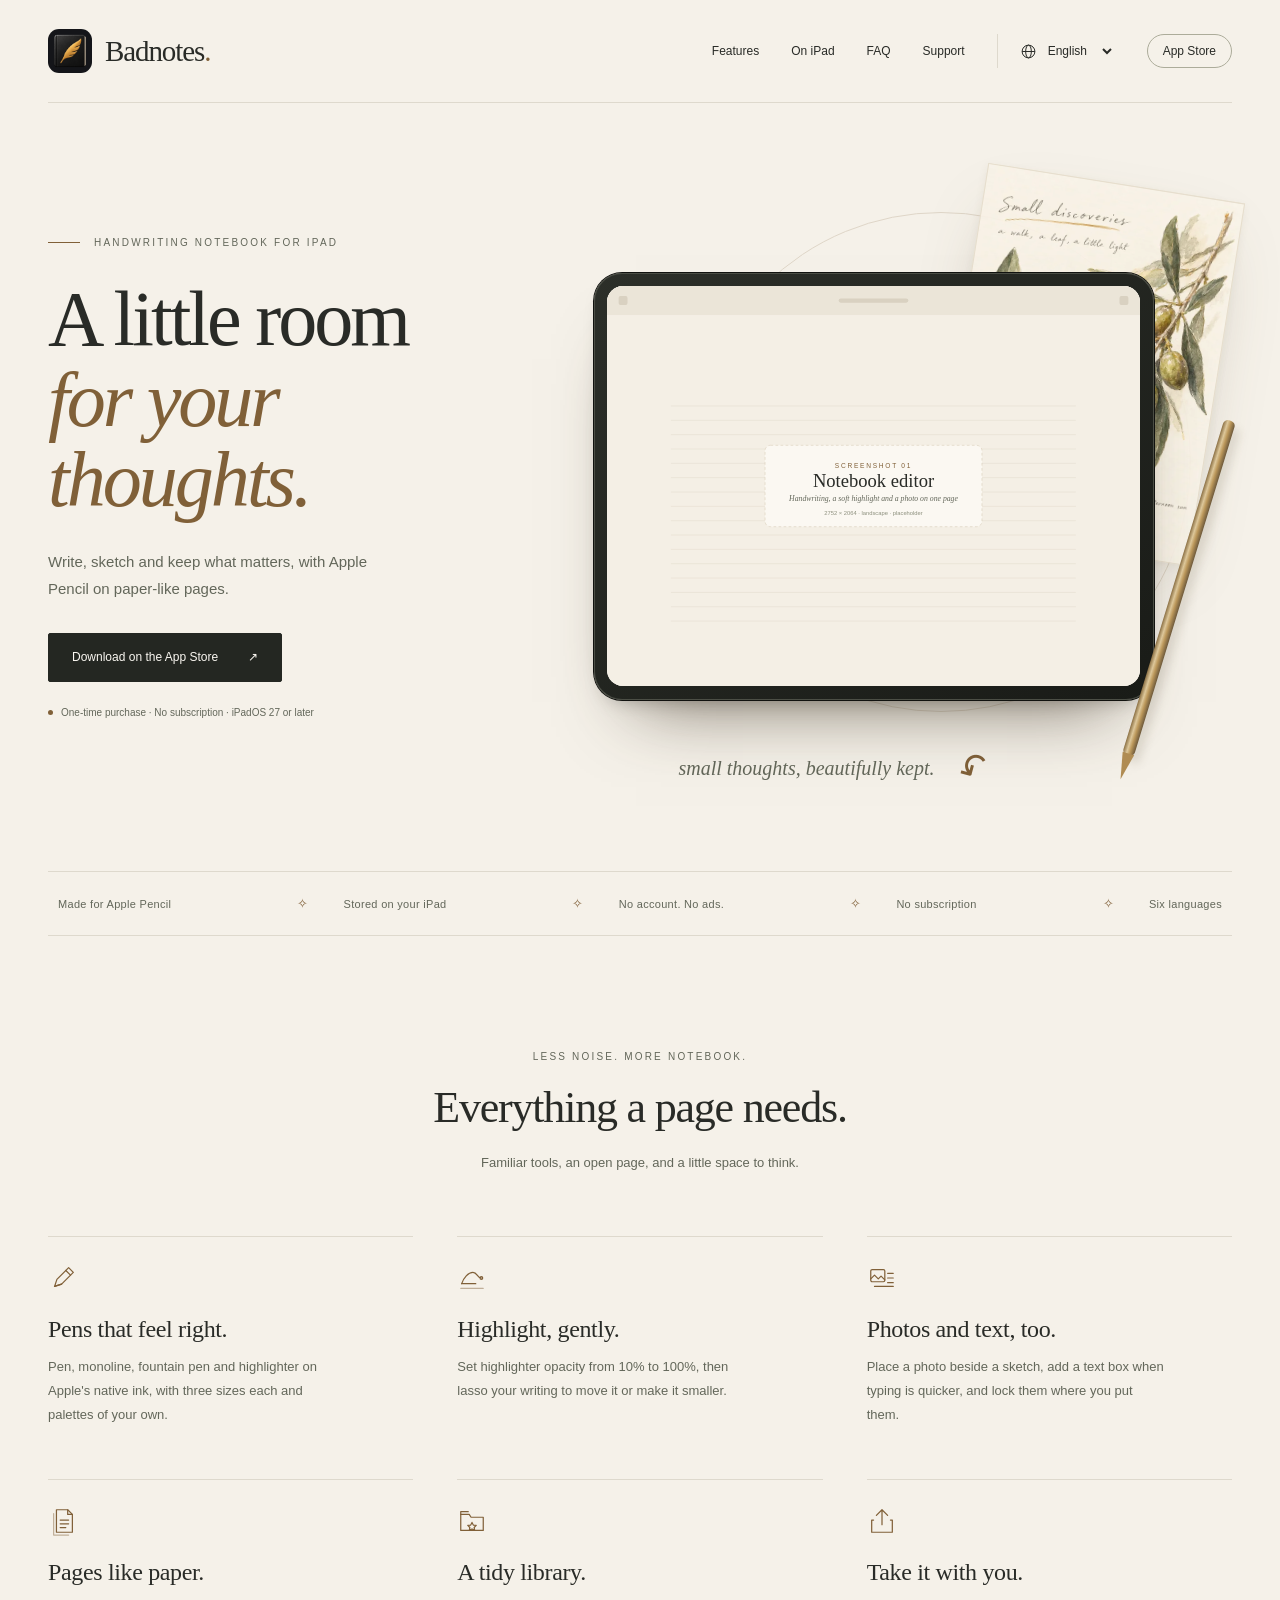
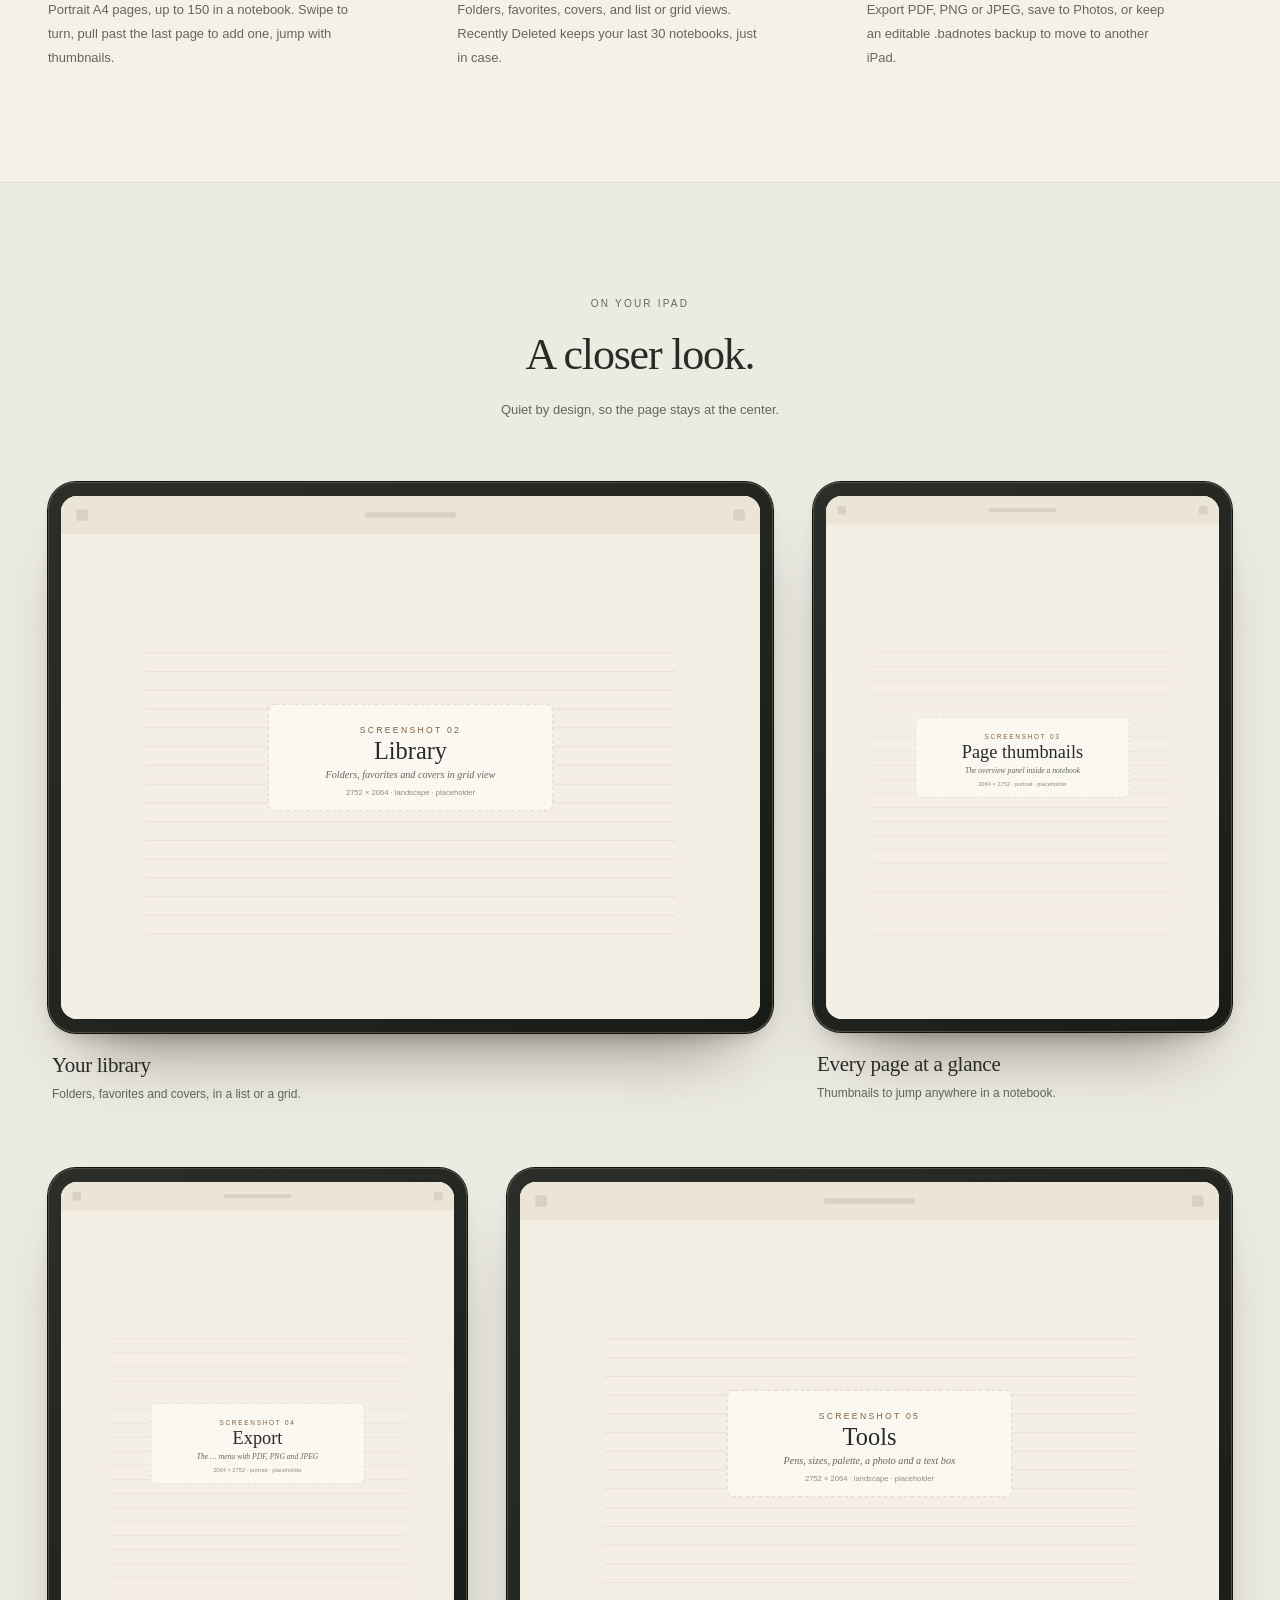
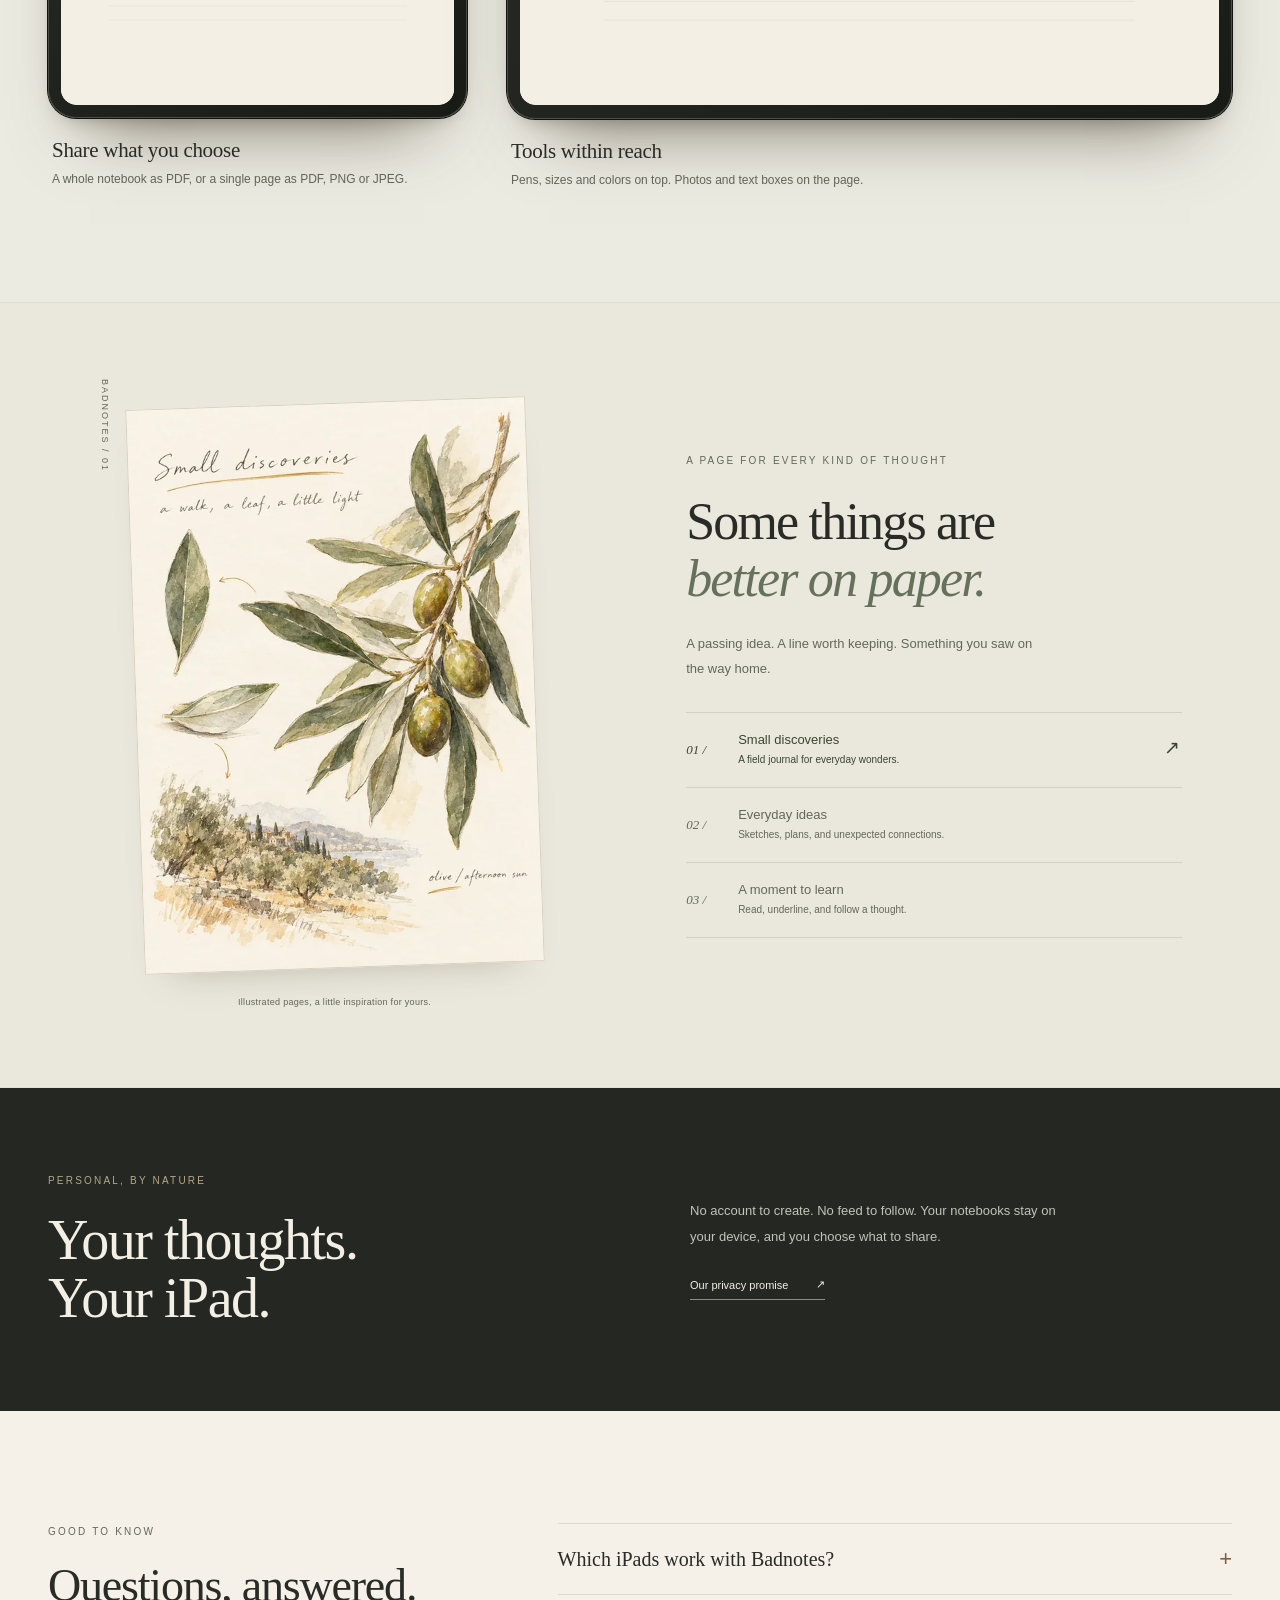
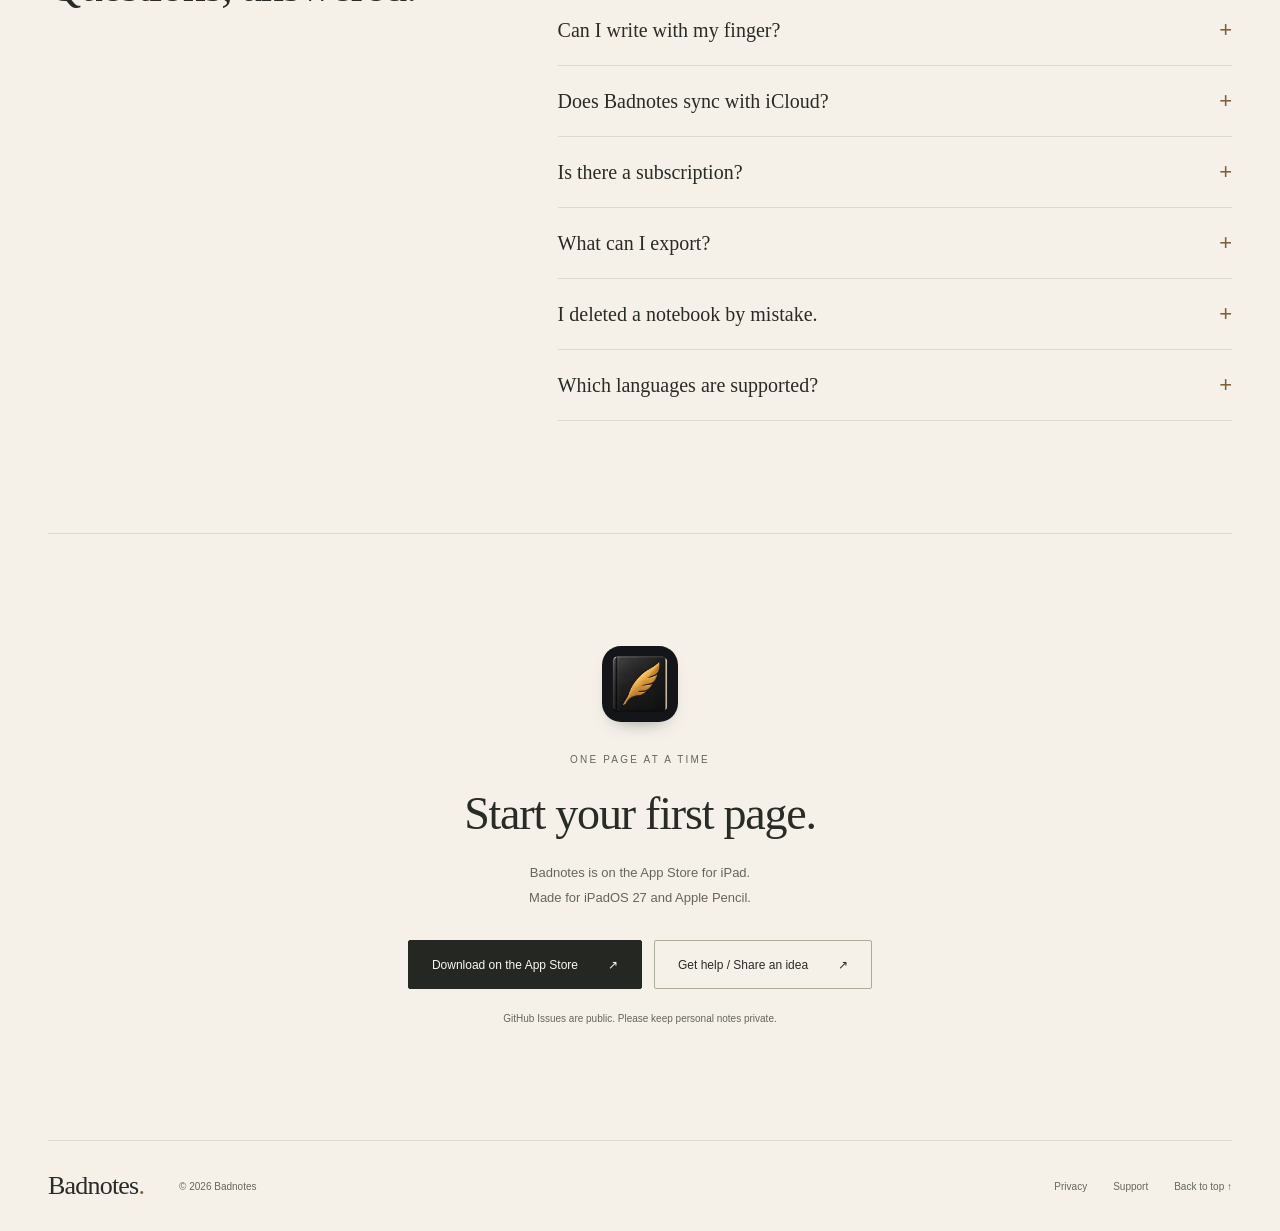
==== commit d96cf2f2: "Prepare the website and App Store listing for the 1.0 launch Turn the site into a launch page: App S" ====
--- a/index.html
+++ b/index.html
@@ -6,10 +6,11 @@
   <meta name="theme-color" content="#f5f1e9">
   <title data-i18n="pageTitle">Badnotes — A little room for your thoughts.</title>
   <meta name="description" data-i18n="metaDescription" content="A quiet handwriting notebook for iPad. Write, sketch, highlight and collect your ideas with Apple Pencil.">
+  <meta name="apple-itunes-app" content="app-id=6757456721">
   <meta property="og:type" content="website">
   <meta property="og:site_name" content="Badnotes">
   <meta property="og:title" content="Badnotes — A little room for your thoughts.">
-  <meta property="og:description" content="Write. Sketch. Keep what matters. A quiet notebook for iPad.">
+  <meta property="og:description" content="A quiet handwriting notebook for iPad and Apple Pencil. No account, no ads, no subscription.">
   <meta property="og:url" content="https://whodidthese.github.io/site-badnotes/">
   <meta property="og:image" content="https://whodidthese.github.io/site-badnotes/assets/brand/app-icon-512.png">
   <meta property="og:image:alt" content="Badnotes: a gold quill on a dark square notebook.">
@@ -26,72 +27,132 @@
   <header class="site-header shell">
     <a class="brand" href="index.html" data-local-link><img src="assets/brand/app-icon-512.png" alt="" width="44" height="44"><span>Badnotes<span class="brand-dot">.</span></span></a>
     <nav aria-label="Main navigation" data-i18n-aria="navLabel">
-      <a class="nav-section" href="#notebook" data-i18n="navNotebook">The notebook</a>
-      <a class="nav-section" href="#pages" data-i18n="navPages">Your pages</a>
-      <a href="#support" data-i18n="support">Support</a>
+      <a class="nav-section" href="#features" data-i18n="navFeatures">Features</a>
+      <a class="nav-section" href="#screens" data-i18n="navScreens">On iPad</a>
+      <a class="nav-section" href="#faq" data-i18n="navFaq">FAQ</a>
+      <a class="nav-section" href="#support" data-i18n="support">Support</a>
       <div class="language-control" hidden>
         <svg aria-hidden="true" width="17" height="17" viewBox="0 0 24 24" fill="none" stroke="currentColor" stroke-width="1.4"><circle cx="12" cy="12" r="9"/><ellipse cx="12" cy="12" rx="4" ry="9"/><path d="M3 12h18"/></svg>
         <select id="language" aria-label="Language" data-i18n-aria="languageLabel">
           <option value="en" lang="en">English</option><option value="zh-Hant" lang="zh-Hant">繁體中文</option><option value="zh-Hans" lang="zh-Hans">简体中文</option><option value="ja" lang="ja">日本語</option><option value="ko" lang="ko">한국어</option><option value="es" lang="es">Español</option>
         </select>
       </div>
+      <a class="nav-cta" href="https://apps.apple.com/app/id6757456721" data-i18n="appStoreShort">App Store</a>
     </nav>
   </header>
   <main id="main">
     <section class="hero shell" aria-labelledby="hero-title">
       <div class="hero-copy">
-        <p class="eyebrow"><span class="line" aria-hidden="true"></span><span data-i18n="heroEyebrow">A QUIET NOTEBOOK FOR IPAD</span></p>
+        <p class="eyebrow"><span class="line" aria-hidden="true"></span><span data-i18n="heroEyebrow">HANDWRITING NOTEBOOK FOR IPAD</span></p>
         <h1 id="hero-title"><span data-i18n="heroFirst">A little room</span><em data-i18n="heroLast">for your thoughts.</em></h1>
-        <p class="hero-description" data-i18n="heroDescription">Write. Sketch. Keep what matters.</p>
-        <a class="button" href="#pages"><span data-i18n="explore">Turn a page</span><span aria-hidden="true">↗</span></a>
-        <p class="hero-note"><span class="status-dot" aria-hidden="true"></span><span data-i18n="status">Made for iPad · In private testing</span></p>
+        <p class="hero-description" data-i18n="heroDescription">Write, sketch and keep what matters, with Apple Pencil on paper-like pages.</p>
+        <div class="cta-row">
+          <a class="button button-store" href="https://apps.apple.com/app/id6757456721"><span data-i18n="download">Download on the App Store</span><span aria-hidden="true">↗</span></a>
+        </div>
+        <p class="hero-note"><span class="status-dot" aria-hidden="true"></span><span data-i18n="heroMeta">One-time purchase · No subscription · iPadOS 27 or later</span></p>
       </div>
       <figure class="hero-art">
         <div class="orbit" aria-hidden="true"></div>
-        <div class="paper paper-back"><img src="assets/images/study-notes-small.webp" alt="" width="550" height="777" decoding="async"></div>
-        <div class="paper paper-front"><img src="assets/images/field-notes.webp" srcset="assets/images/field-notes-small.webp 550w, assets/images/field-notes.webp 1055w" sizes="(max-width: 700px) 70vw, 400px" width="1055" height="1491" fetchpriority="high" alt="A botanical journal page with an olive branch and handwritten observations." data-i18n-alt="fieldAlt"></div>
+        <div class="paper paper-back" aria-hidden="true"><img src="assets/images/field-notes-small.webp" alt="" width="550" height="777" decoding="async"></div>
+        <div class="device device-hero"><img src="assets/screens/01-editor.svg" width="2752" height="2064" fetchpriority="high" alt="A Badnotes notebook page on iPad, with handwriting, a highlight and a photo." data-i18n-alt="screenEditorAlt"></div>
         <div class="pencil" aria-hidden="true"></div>
         <figcaption><span class="handwritten" data-i18n="heroCaption">small thoughts, beautifully kept.</span><span class="caption-mark" aria-hidden="true">↶</span></figcaption>
       </figure>
     </section>
     <div class="principles shell" aria-label="At a glance" data-i18n-aria="principlesLabel">
-      <span data-i18n="pencil">Apple Pencil</span><span data-i18n="local">Stored on your iPad</span><span data-i18n="noAccount">No account. No ads.</span><span data-i18n="languages">Six languages</span>
+      <span data-i18n="pencil">Made for Apple Pencil</span><span data-i18n="local">Stored on your iPad</span><span data-i18n="noAccount">No account. No ads.</span><span data-i18n="noSubscription">No subscription</span><span data-i18n="languages">Six languages</span>
     </div>
-    <section class="notebook-section shell section-space" id="notebook" aria-labelledby="notebook-title">
-      <div class="section-heading"><p class="eyebrow" data-i18n="notebookEyebrow">LESS NOISE. MORE NOTEBOOK.</p><h2 id="notebook-title" data-i18n="notebookTitle">Let the ideas do the talking.</h2><p data-i18n="notebookDescription">Familiar tools. An open page. A little space to think.</p></div>
+    <section class="features-section shell section-space" id="features" aria-labelledby="features-title">
+      <div class="section-heading"><p class="eyebrow" data-i18n="featuresEyebrow">LESS NOISE. MORE NOTEBOOK.</p><h2 id="features-title" data-i18n="featuresTitle">Everything a page needs.</h2><p data-i18n="featuresDescription">Familiar tools, an open page, and a little space to think.</p></div>
       <div class="feature-grid">
-        <article><span class="feature-number">01</span><h3 data-i18n="writeTitle">Make your mark.</h3><p data-i18n="writeDescription">Pens, highlighters and your own palette. Every thought starts with a stroke.</p></article>
-        <article><span class="feature-number">02</span><h3 data-i18n="collectTitle">Bring it together.</h3><p data-i18n="collectDescription">Place a photo beside a sketch. Choose a paper color. Make the page your own.</p></article>
-        <article><span class="feature-number">03</span><h3 data-i18n="organizeTitle">Find your rhythm.</h3><p data-i18n="organizeDescription">Turn pages, reorder them, and keep favorite notebooks close.</p></article>
-        <article><span class="feature-number">04</span><h3 data-i18n="shareTitle">Take it with you.</h3><p data-i18n="shareDescription">Share a PDF or an image. Keep an editable backup for another day.</p></article>
+        <article>
+          <svg class="feature-icon" aria-hidden="true" viewBox="0 0 32 32"><path d="M7 25l2.5-7.5L22 5l5 5L14.5 22.5z"/><path d="M19 8l5 5M7 25l7.5-2.5"/></svg>
+          <h3 data-i18n="f1Title">Pens that feel right.</h3><p data-i18n="f1Text">Pen, monoline, fountain pen and highlighter on Apple's native ink, with three sizes each and palettes of your own.</p>
+        </article>
+        <article>
+          <svg class="feature-icon" aria-hidden="true" viewBox="0 0 32 32"><path d="M5 22h15"/><path d="M5 22c2-6 7-12 12-12s4 6 9 6"/><circle cx="26" cy="16" r="1.4"/><path d="M4 27h24" opacity=".45"/></svg>
+          <h3 data-i18n="f2Title">Highlight, gently.</h3><p data-i18n="f2Text">Set highlighter opacity from 10% to 100%, then lasso your writing to move it or make it smaller.</p>
+        </article>
+        <article>
+          <svg class="feature-icon" aria-hidden="true" viewBox="0 0 32 32"><rect x="4" y="7" width="15" height="13" rx="1.5"/><path d="M4 17l4-4 4 4 3-3 4 4"/><path d="M22 11h6M22 16h6M22 21h6M8 25h20"/></svg>
+          <h3 data-i18n="f3Title">Photos and text, too.</h3><p data-i18n="f3Text">Place a photo beside a sketch, add a text box when typing is quicker, and lock them where you put them.</p>
+        </article>
+        <article>
+          <svg class="feature-icon" aria-hidden="true" viewBox="0 0 32 32"><path d="M9 4h12l5 5v19H9z"/><path d="M21 4v5h5"/><path d="M6 8v23h16" opacity=".45"/><path d="M13 15h9M13 19h9M13 23h6"/></svg>
+          <h3 data-i18n="f4Title">Pages like paper.</h3><p data-i18n="f4Text">Portrait A4 pages, up to 150 in a notebook. Swipe to turn, pull past the last page to add one, jump with thumbnails.</p>
+        </article>
+        <article>
+          <svg class="feature-icon" aria-hidden="true" viewBox="0 0 32 32"><path d="M4 9h9l2 3h13v14H4z"/><path d="M4 9V6h8"/><path d="M16 17.5l1.4 2.8 3.1.4-2.2 2.2.5 3.1-2.8-1.5-2.8 1.5.5-3.1-2.2-2.2 3.1-.4z"/></svg>
+          <h3 data-i18n="f5Title">A tidy library.</h3><p data-i18n="f5Text">Folders, favorites, covers, and list or grid views. Recently Deleted keeps your last 30 notebooks, just in case.</p>
+        </article>
+        <article>
+          <svg class="feature-icon" aria-hidden="true" viewBox="0 0 32 32"><path d="M16 4v16M10 10l6-6 6 6"/><path d="M7 15H5v13h22V15h-2"/></svg>
+          <h3 data-i18n="f6Title">Take it with you.</h3><p data-i18n="f6Text">Export PDF, PNG or JPEG, save to Photos, or keep an editable .badnotes backup to move to another iPad.</p>
+        </article>
+      </div>
+    </section>
+    <section class="screens-section" id="screens" aria-labelledby="screens-title">
+      <div class="shell section-space">
+        <div class="section-heading"><p class="eyebrow" data-i18n="screensEyebrow">ON YOUR IPAD</p><h2 id="screens-title" data-i18n="screensTitle">A closer look.</h2><p data-i18n="screensDescription">Quiet by design, so the page stays at the center.</p></div>
+        <div class="screens-grid">
+          <div class="screens-row">
+            <figure class="screen">
+              <div class="device"><img src="assets/screens/02-library.svg" width="2752" height="2064" loading="lazy" decoding="async" alt="The Badnotes library on iPad, with folders, favorites and notebook covers in a grid." data-i18n-alt="screenLibraryAlt"></div>
+              <figcaption><strong data-i18n="s2Title">Your library</strong><span data-i18n="s2Text">Folders, favorites and covers, in a list or a grid.</span></figcaption>
+            </figure>
+            <figure class="screen screen-portrait">
+              <div class="device device-portrait"><img src="assets/screens/03-thumbnails.svg" width="2064" height="2752" loading="lazy" decoding="async" alt="Page thumbnails in a Badnotes notebook on iPad." data-i18n-alt="screenThumbnailsAlt"></div>
+              <figcaption><strong data-i18n="s3Title">Every page at a glance</strong><span data-i18n="s3Text">Thumbnails to jump anywhere in a notebook.</span></figcaption>
+            </figure>
+          </div>
+          <div class="screens-row">
+            <figure class="screen screen-portrait">
+              <div class="device device-portrait"><img src="assets/screens/04-export.svg" width="2064" height="2752" loading="lazy" decoding="async" alt="The Badnotes export menu on iPad, offering PDF, PNG and JPEG." data-i18n-alt="screenExportAlt"></div>
+              <figcaption><strong data-i18n="s4Title">Share what you choose</strong><span data-i18n="s4Text">A whole notebook as PDF, or a single page as PDF, PNG or JPEG.</span></figcaption>
+            </figure>
+            <figure class="screen">
+              <div class="device"><img src="assets/screens/05-tools.svg" width="2752" height="2064" loading="lazy" decoding="async" alt="Badnotes pens, sizes and color palette on iPad, with a photo and a text box on the page." data-i18n-alt="screenToolsAlt"></div>
+              <figcaption><strong data-i18n="s5Title">Tools within reach</strong><span data-i18n="s5Text">Pens, sizes and colors on top. Photos and text boxes on the page.</span></figcaption>
+            </figure>
+          </div>
+        </div>
       </div>
     </section>
     <section class="pages-section" id="pages" aria-labelledby="pages-title">
       <div class="pages-inner shell">
         <div class="page-stage">
           <span class="stage-label" aria-hidden="true">BADNOTES / <span id="page-number">01</span></span>
-          <div class="gallery-paper"><img id="gallery-image" src="assets/images/field-notes.webp" srcset="assets/images/field-notes-small.webp 550w, assets/images/field-notes.webp 1055w" sizes="(max-width: 700px) 76vw, 440px" width="1055" height="1491" loading="lazy" decoding="async" alt="A botanical journal page with an olive branch and handwritten observations." data-i18n-alt="fieldAlt"></div>
+          <div class="gallery-paper"><img id="gallery-image" src="assets/images/field-notes.webp" srcset="assets/images/field-notes-small.webp 550w, assets/images/field-notes.webp 1055w" sizes="(max-width: 700px) 76vw, 440px" width="1055" height="1491" loading="lazy" decoding="async" alt="An illustrated botanical journal page with an olive branch and handwritten observations." data-i18n-alt="fieldAlt"></div>
           <p class="gallery-caption" data-i18n="illustrationCaption">Illustrated pages, a little inspiration for yours.</p>
         </div>
         <div class="pages-copy">
-          <p class="eyebrow" data-i18n="pagesEyebrow">FOR THE WAY YOU THINK</p>
-          <h2 id="pages-title"><span data-i18n="pagesFirst">A page for</span><em data-i18n="pagesLast">every kind of thought.</em></h2>
-          <p class="pages-description" data-i18n="pagesDescription">The things you notice. The ideas you chase. The words you want to remember.</p>
+          <p class="eyebrow" data-i18n="pagesEyebrow">A PAGE FOR EVERY KIND OF THOUGHT</p>
+          <h2 id="pages-title"><span data-i18n="pagesFirst">Some things are</span><em data-i18n="pagesLast">better on paper.</em></h2>
+          <p class="pages-description" data-i18n="pagesDescription">A passing idea. A line worth keeping. Something you saw on the way home.</p>
           <div class="page-choices" aria-label="Notebook examples" data-i18n-aria="examplesLabel" hidden>
-            <button type="button" class="page-choice is-active" data-page="field-notes" aria-pressed="true"><span class="choice-index">01 /</span><span><strong data-i18n="fieldTitle">Small discoveries</strong><span data-i18n="fieldDescription">A field journal for everyday wonder.</span></span><span class="choice-arrow" aria-hidden="true">↗</span></button>
-            <button type="button" class="page-choice" data-page="everyday-ideas" aria-pressed="false"><span class="choice-index">02 /</span><span><strong data-i18n="ideasTitle">Everyday ideas</strong><span data-i18n="ideasDescription">A sketch, a coffee, a new possibility.</span></span><span class="choice-arrow" aria-hidden="true">↗</span></button>
-            <button type="button" class="page-choice" data-page="study-notes" aria-pressed="false"><span class="choice-index">03 /</span><span><strong data-i18n="studyTitle">Words worth keeping</strong><span data-i18n="studyDescription">Read, highlight, connect the dots.</span></span><span class="choice-arrow" aria-hidden="true">↗</span></button>
+            <button type="button" class="page-choice is-active" data-page="field-notes" aria-pressed="true"><span class="choice-index">01 /</span><span><strong data-i18n="fieldTitle">Small discoveries</strong><span data-i18n="fieldDescription">A field journal for everyday wonders.</span></span><span class="choice-arrow" aria-hidden="true">↗</span></button>
+            <button type="button" class="page-choice" data-page="everyday-ideas" aria-pressed="false"><span class="choice-index">02 /</span><span><strong data-i18n="ideasTitle">Everyday ideas</strong><span data-i18n="ideasDescription">Sketches, plans, and unexpected connections.</span></span><span class="choice-arrow" aria-hidden="true">↗</span></button>
+            <button type="button" class="page-choice" data-page="study-notes" aria-pressed="false"><span class="choice-index">03 /</span><span><strong data-i18n="studyTitle">A moment to learn</strong><span data-i18n="studyDescription">Read, underline, and follow a thought.</span></span><span class="choice-arrow" aria-hidden="true">↗</span></button>
           </div>
           <noscript><div class="fallback-pages"><img src="assets/images/everyday-ideas-small.webp" width="550" height="777" alt="An illustrated sketchbook page with an arch and coffee cup." loading="lazy"><img src="assets/images/study-notes-small.webp" width="550" height="777" alt="An illustrated reading journal with highlighted notes." loading="lazy"></div></noscript>
         </div>
       </div>
     </section>
-    <section class="library-section shell section-space" aria-labelledby="library-title">
-      <div class="library-copy"><p class="eyebrow" data-i18n="libraryEyebrow">A PLACE FOR EVERYTHING</p><h2 id="library-title" data-i18n="libraryTitle">Quietly organized.</h2><p data-i18n="libraryDescription">Titles, covers, favorites. Your notebooks, with a place to come back to.</p><p class="fine-print" data-i18n="uiCaption">Actual Badnotes interface · iPadOS 27</p></div>
-      <figure class="library-preview"><div class="library-window"><img src="assets/images/app-library.webp" width="1100" height="1675" alt="The real Badnotes library, with date, name and favorite sorting and a create notebook button." data-i18n-alt="libraryAlt" loading="lazy" decoding="async"></div></figure>
+    <section class="privacy-band" aria-labelledby="privacy-title"><div class="privacy-inner shell"><div><p class="eyebrow" data-i18n="privacyEyebrow">PERSONAL, BY NATURE</p><h2 id="privacy-title" data-i18n="privacyHeadline">Your thoughts.<br>Your iPad.</h2></div><div><p data-i18n="privacyDescription">No account to create. No feed to follow. Your notebooks stay on your device, and you choose what to share.</p><a class="text-link" href="privacy.html" data-local-link><span data-i18n="privacyLink">Our privacy promise</span><span aria-hidden="true">↗</span></a></div></div></section>
+    <section class="faq-section shell section-space" id="faq" aria-labelledby="faq-title">
+      <div class="faq-heading"><p class="eyebrow" data-i18n="faqEyebrow">GOOD TO KNOW</p><h2 id="faq-title" data-i18n="faqTitle">Questions, answered.</h2></div>
+      <div class="faq-list">
+        <details><summary data-i18n="q1">Which iPads work with Badnotes?</summary><p data-i18n="a1">Any iPad that runs iPadOS 27 or later. Badnotes is made for Apple Pencil.</p></details>
+        <details><summary data-i18n="q2">Can I write with my finger?</summary><p data-i18n="a2">Writing and drawing are for Apple Pencil. Your fingers tap buttons, scroll, zoom and turn pages.</p></details>
+        <details><summary data-i18n="q3">Does Badnotes sync with iCloud?</summary><p data-i18n="a3">No. Notebooks stay on your iPad and are included in your iPad's backup. To move a notebook to another iPad, export an editable .badnotes backup and import it there.</p></details>
+        <details><summary data-i18n="q4">Is there a subscription?</summary><p data-i18n="a4">No. Badnotes is a one-time purchase, with no in-app purchases, ads or account.</p></details>
+        <details><summary data-i18n="q5">What can I export?</summary><p data-i18n="a5">A whole notebook as PDF, or the current page as PDF, PNG or JPEG. Images can be saved straight to Photos.</p></details>
+        <details><summary data-i18n="q6">I deleted a notebook by mistake.</summary><p data-i18n="a6">Tap the gear in the Library and open Recently Deleted. It keeps your 30 most recently deleted notebooks.</p></details>
+        <details><summary data-i18n="q7">Which languages are supported?</summary><p data-i18n="a7">English, Traditional Chinese, Simplified Chinese, Japanese, Korean and Spanish. Badnotes follows your iPad's language settings.</p></details>
+      </div>
     </section>
-    <section class="privacy-band" aria-labelledby="privacy-title"><div class="privacy-inner shell"><div><p class="eyebrow" data-i18n="privacyEyebrow">PERSONAL, BY NATURE</p><h2 id="privacy-title" data-i18n="privacyHeadline">Your thoughts.<br>Your iPad.</h2></div><div><p data-i18n="privacyDescription">No account to create. No feed to follow. Your notebooks stay on your device, and you choose what to share.</p><a class="text-link" href="privacy.html" data-local-link><span data-i18n="privacyLink">Our privacy promise</span><span aria-hidden="true">↗</span></a></div></div></section>
-    <section class="support-section shell section-space" id="support" aria-labelledby="support-title"><img class="support-icon" src="assets/brand/app-icon-512.png" width="76" height="76" alt="" loading="lazy"><p class="eyebrow" data-i18n="supportEyebrow">ONE PAGE AT A TIME</p><h2 id="support-title" data-i18n="supportTitle">Something good is taking shape.</h2><p data-i18n="supportDescription">Badnotes is currently in private testing.<br>Made for iPadOS 27 and Apple Pencil.</p><a class="button button-outline" href="https://github.com/whodidthese/site-badnotes/issues"><span data-i18n="feedback">Say hello / Share an idea</span><span aria-hidden="true">↗</span></a><p class="fine-print" data-i18n="publicIssues">GitHub Issues are public. Please keep personal notes private.</p></section>
+    <section class="support-section shell section-space" id="support" aria-labelledby="support-title"><img class="support-icon" src="assets/brand/app-icon-512.png" width="76" height="76" alt="" loading="lazy"><p class="eyebrow" data-i18n="supportEyebrow">ONE PAGE AT A TIME</p><h2 id="support-title" data-i18n="supportTitle">Start your first page.</h2><p data-i18n="supportDescription">Badnotes is on the App Store for iPad.
+Made for iPadOS 27 and Apple Pencil.</p><div class="support-actions"><a class="button" href="https://apps.apple.com/app/id6757456721"><span data-i18n="download">Download on the App Store</span><span aria-hidden="true">↗</span></a><a class="button button-outline" href="https://github.com/whodidthese/site-badnotes/issues"><span data-i18n="feedback">Get help / Share an idea</span><span aria-hidden="true">↗</span></a></div><p class="fine-print" data-i18n="publicIssues">GitHub Issues are public. Please keep personal notes private.</p></section>
   </main>
   <footer class="site-footer shell"><a class="footer-brand" href="index.html" data-local-link>Badnotes<span class="brand-dot">.</span></a><p>© 2026 Badnotes</p><div><a href="privacy.html" data-local-link data-i18n="privacy">Privacy</a><a href="#support" data-i18n="support">Support</a><a href="#main" data-i18n="backTop">Back to top ↑</a></div></footer>
 </body>
--- a/assets/site.css
+++ b/assets/site.css
@@ -9,6 +9,7 @@
   --serif:'Iowan Old Style','Palatino Linotype','Book Antiqua',Palatino,Georgia,serif;
   --sans:-apple-system,BlinkMacSystemFont,'Segoe UI',sans-serif;
   --shell:1200px;
+  --bezel:clamp(8px,1.05vw,15px);
 }
 * {
   box-sizing:border-box;
@@ -237,17 +238,10 @@
   box-shadow:0 28px 70px -28px #62523959,0 3px 9px #61573d12;
   overflow:hidden;
 }
-.paper-front {
-  width:64%;
-  top:45px;
-  left:10%;
-  transform:rotate(-6deg);
-  z-index:2;
-}
 .paper-back {
-  width:52%;
-  top:86px;
-  left:45%;
+  width:40%;
+  top:28px;
+  left:58%;
   transform:rotate(9deg);
   z-index:1;
   opacity:.93;
@@ -339,18 +333,21 @@
 }
 .feature-grid {
   display:grid;
-  grid-template-columns:repeat(4,1fr);
-  gap:34px;
+  grid-template-columns:repeat(3,1fr);
+  gap:52px 44px;
 }
 .feature-grid article {
   border-top:1px solid var(--rule);
   padding-top:20px;
 }
-.feature-number {
-  font-family:var(--serif);
-  font-style:italic;
-  color:var(--gold);
-  font-size:19px;
+.feature-icon {
+  width:30px;
+  height:30px;
+  fill:none;
+  stroke:var(--gold);
+  stroke-width:1.3;
+  stroke-linecap:round;
+  stroke-linejoin:round;
 }
 .feature-grid h3 {
   font-family:var(--serif);
@@ -360,10 +357,10 @@
   letter-spacing:-.35px;
 }
 .feature-grid p {
-  font-size:12px;
+  font-size:13px;
   line-height:1.85;
   color:var(--muted);
-  max-width:220px;
+  max-width:300px;
 }
 .pages-section {
   background:#eae8dd;
@@ -499,49 +496,6 @@
   width:45%;
   align-self:flex-start;
 }
-.library-section {
-  display:grid;
-  grid-template-columns:minmax(0,.8fr) minmax(0,1.2fr);
-  align-items:center;
-  gap:50px;
-}
-.library-copy h2 {
-  font-family:var(--serif);
-  font-size:46px;
-  font-weight:400;
-  letter-spacing:-1.2px;
-  margin:20px 0;
-}
-.library-copy>p:not(.eyebrow) {
-  color:var(--muted);
-  font-size:13px;
-  line-height:1.9;
-  max-width:330px;
-}
-.library-copy .fine-print {
-  margin-top:24px;
-  font-size:10px!important;
-}
-.library-preview {
-  padding:28px;
-  background:#e6e0d4;
-  border-radius:4px;
-  transform:rotate(1deg);
-}
-.library-window {
-  overflow:hidden;
-  aspect-ratio:1.75;
-  border:1px solid #dad9d1;
-  border-radius:11px;
-  box-shadow:0 12px 30px -22px #3336;
-  background:white;
-}
-.library-window img {
-  width:100%;
-  height:100%;
-  object-fit:cover;
-  object-position:top;
-}
 .privacy-band {
   background:var(--dark);
   color:#f3efe5;
@@ -732,9 +686,6 @@
   .hero-art {
     height:680px;
   }
-  .paper-front {
-    top:48px;
-  }
   .hero-art figcaption {
     bottom:18px;
   }
@@ -753,11 +704,6 @@
   }
   .hero-art {
     height:540px;
-  }
-  .paper-front {
-    width:69%;
-    left:4%;
-    top:45px;
   }
   .paper-back {
     width:56%;
@@ -804,12 +750,6 @@
   .feature-grid h3 {
     font-size:22px;
   }
-  .library-section {
-    gap:25px;
-  }
-  .library-copy h2 {
-    font-size:39px;
-  }
   .privacy-inner {
     gap:45px;
   }
@@ -891,11 +831,6 @@
     height:auto;
     aspect-ratio:.98;
     margin-top:23px;
-  }
-  .paper-front {
-    left:10%;
-    width:60%;
-    top:30px;
   }
   .paper-back {
     left:43%;
@@ -1007,28 +942,6 @@
     margin-top:20px;
     font-size:9px;
   }
-  .library-section {
-    display:flex;
-    flex-direction:column;
-    gap:30px;
-    align-items:stretch;
-  }
-  .library-copy h2 {
-    font-size:38px;
-  }
-  .library-copy>p:not(.eyebrow) {
-    max-width:none;
-    font-size:12px;
-  }
-  .library-copy .fine-print {
-    margin-top:15px;
-  }
-  .library-preview {
-    padding:16px;
-  }
-  .library-window {
-    aspect-ratio:1.4;
-  }
   .privacy-inner {
     display:block;
     padding-block:64px;
@@ -1090,6 +1003,269 @@
     font-size:clamp(43px,10.5vw,64px);
   }
 }
+.nav-cta {
+  white-space:nowrap;
+  padding:9px 15px;
+  border:1px solid #acac9a;
+  border-radius:999px;
+  transition:background .2s,color .2s;
+}
+.nav-cta:hover {
+  background:var(--dark);
+  border-color:var(--dark);
+  color:var(--paper-light);
+}
+.cta-row {
+  display:flex;
+  flex-wrap:wrap;
+  gap:12px;
+  margin-top:31px;
+}
+.hero .cta-row .button {
+  margin-top:0;
+}
+.device {
+  position:relative;
+  padding:var(--bezel);
+  background:linear-gradient(145deg,#2c2f29,#191b17);
+  border-radius:clamp(16px,2.2vw,32px);
+  box-shadow:inset 0 0 0 1px #4b4e45,0 0 0 1px #11120f,0 44px 70px -42px #3a2f1fb3,0 10px 22px -14px #0006;
+}
+.device img {
+  width:100%;
+  aspect-ratio:4/3;
+  object-fit:cover;
+  border-radius:clamp(9px,1.25vw,19px);
+  background:var(--paper-light);
+}
+.device-portrait img {
+  aspect-ratio:3/4;
+}
+.device-hero {
+  position:absolute;
+  z-index:2;
+  width:86%;
+  left:2%;
+  top:120px;
+}
+.features-section .feature-grid article {
+  padding-top:26px;
+}
+.screens-section {
+  background:#ecebe2;
+  border-top:1px solid #e0ded1;
+}
+.screens-grid {
+  display:flex;
+  flex-direction:column;
+  gap:64px;
+}
+.screens-row {
+  display:flex;
+  gap:40px;
+  align-items:flex-start;
+}
+.screen {
+  flex:1.78 1 calc(2 * var(--bezel));
+  min-width:0;
+}
+.screen-portrait {
+  flex:1 1 calc(2 * var(--bezel));
+}
+.screen figcaption {
+  display:flex;
+  flex-direction:column;
+  gap:6px;
+  margin-top:20px;
+  padding-left:4px;
+}
+.screen figcaption strong {
+  font-family:var(--serif);
+  font-weight:400;
+  font-size:21px;
+  letter-spacing:-.3px;
+}
+.screen figcaption span {
+  font-size:12px;
+  line-height:1.7;
+  color:var(--muted);
+}
+.faq-section {
+  display:grid;
+  grid-template-columns:minmax(0,.8fr) minmax(0,1.2fr);
+  gap:60px;
+  align-items:start;
+}
+.faq-heading h2 {
+  font-family:var(--serif);
+  font-size:46px;
+  font-weight:400;
+  line-height:1.12;
+  letter-spacing:-1.2px;
+  margin-top:20px;
+}
+.faq-list details {
+  border-top:1px solid var(--rule);
+}
+.faq-list details:last-child {
+  border-bottom:1px solid var(--rule);
+}
+.faq-list summary {
+  list-style:none;
+  display:flex;
+  justify-content:space-between;
+  align-items:center;
+  gap:20px;
+  padding:22px 0;
+  font-family:var(--serif);
+  font-size:20px;
+  cursor:pointer;
+  transition:color .2s;
+}
+.faq-list summary::-webkit-details-marker {
+  display:none;
+}
+.faq-list summary:after {
+  content:'+';
+  font-family:var(--sans);
+  font-weight:300;
+  font-size:22px;
+  color:var(--gold);
+  transition:transform .2s;
+}
+.faq-list details[open] summary:after {
+  transform:rotate(45deg);
+}
+.faq-list summary:hover {
+  color:var(--gold);
+}
+.faq-list summary:focus-visible {
+  outline:2px solid var(--gold);
+  outline-offset:4px;
+}
+.faq-list details p {
+  font-size:13px;
+  line-height:1.9;
+  color:var(--muted);
+  max-width:560px;
+  padding:0 40px 24px 0;
+}
+.support-section {
+  border-top:1px solid var(--rule);
+}
+.support-actions {
+  display:flex;
+  flex-wrap:wrap;
+  justify-content:center;
+  gap:12px;
+  margin:30px 0 20px;
+}
+.support-actions .button-outline {
+  margin:0;
+}
+@media(min-width:1450px) {
+  .device-hero {
+    top:130px;
+  }
+}
+@media(max-width:1100px) {
+  .device-hero {
+    width:92%;
+    left:0;
+    top:115px;
+  }
+  .paper-back {
+    width:42%;
+    left:52%;
+    top:30px;
+  }
+  .feature-grid {
+    gap:44px 30px;
+  }
+  .faq-section {
+    gap:30px;
+  }
+  .faq-heading h2 {
+    font-size:39px;
+  }
+}
+@media(max-width:860px) {
+  .nav-section {
+    display:none;
+  }
+}
+@media(max-width:700px) {
+  .nav-cta {
+    padding:8px 12px;
+  }
+  .cta-row {
+    margin-top:25px;
+  }
+  .device-hero {
+    width:94%;
+    left:0;
+    top:16%;
+  }
+  .paper-back {
+    width:44%;
+    left:52%;
+    top:4%;
+  }
+  .hero-art {
+    aspect-ratio:.92;
+  }
+  .feature-grid {
+    grid-template-columns:1fr 1fr;
+    gap:38px 24px;
+  }
+  .screens-grid {
+    gap:42px;
+  }
+  .screens-row {
+    flex-direction:column;
+    align-items:center;
+    gap:42px;
+  }
+  .screen {
+    width:100%;
+  }
+  .screen-portrait {
+    width:72%;
+  }
+  .faq-section {
+    display:block;
+  }
+  .faq-heading h2 {
+    font-size:36px;
+    margin-bottom:28px;
+  }
+  .faq-list summary {
+    font-size:18px;
+    padding:19px 0;
+  }
+  .faq-list details p {
+    font-size:12px;
+    padding-right:10px;
+  }
+}
+@media(max-width:520px) {
+  .feature-grid {
+    grid-template-columns:1fr;
+  }
+  .site-header .language-control {
+    border-left:0;
+    padding-left:0;
+  }
+}
+@media(max-width:370px) {
+  .brand>span {
+    font-size:21px;
+  }
+  .nav-cta {
+    padding:7px 10px;
+    font-size:10px;
+  }
+}
 @media(prefers-reduced-motion:reduce) {
   html {
     scroll-behavior:auto;
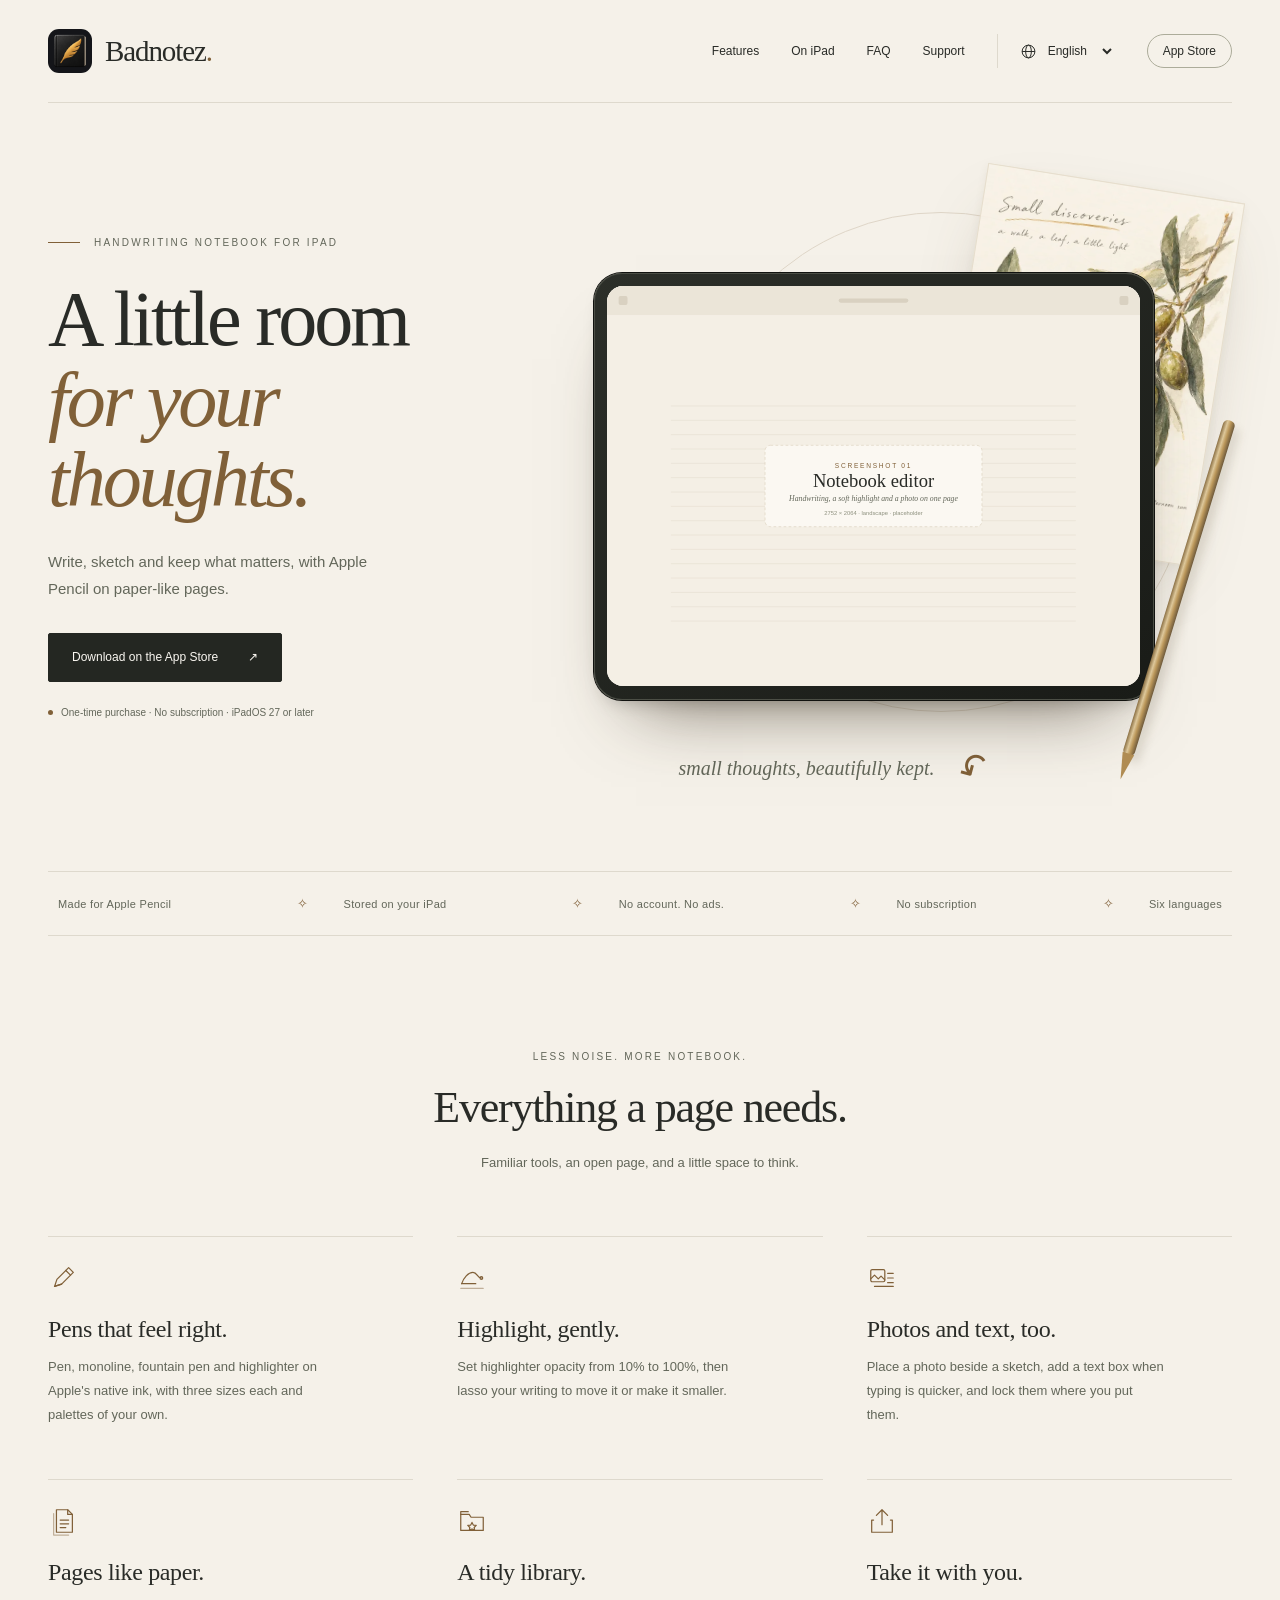
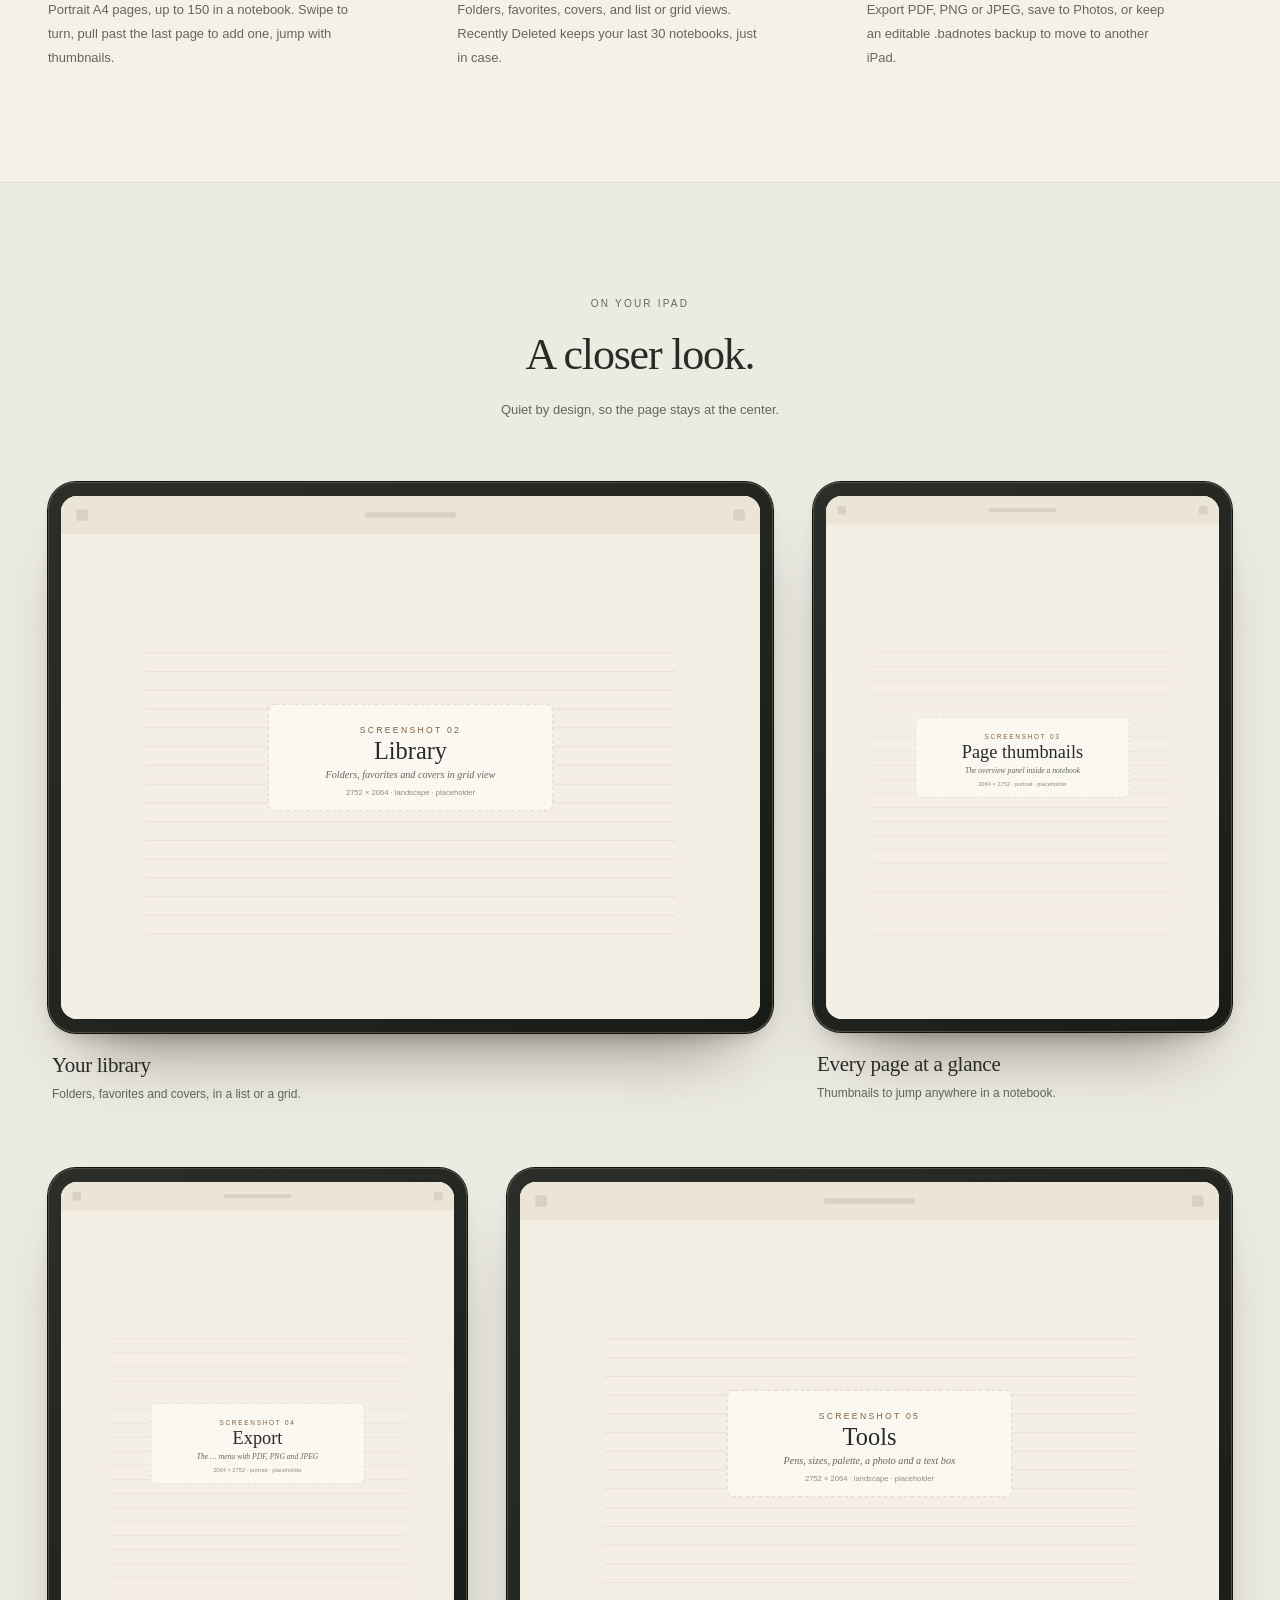
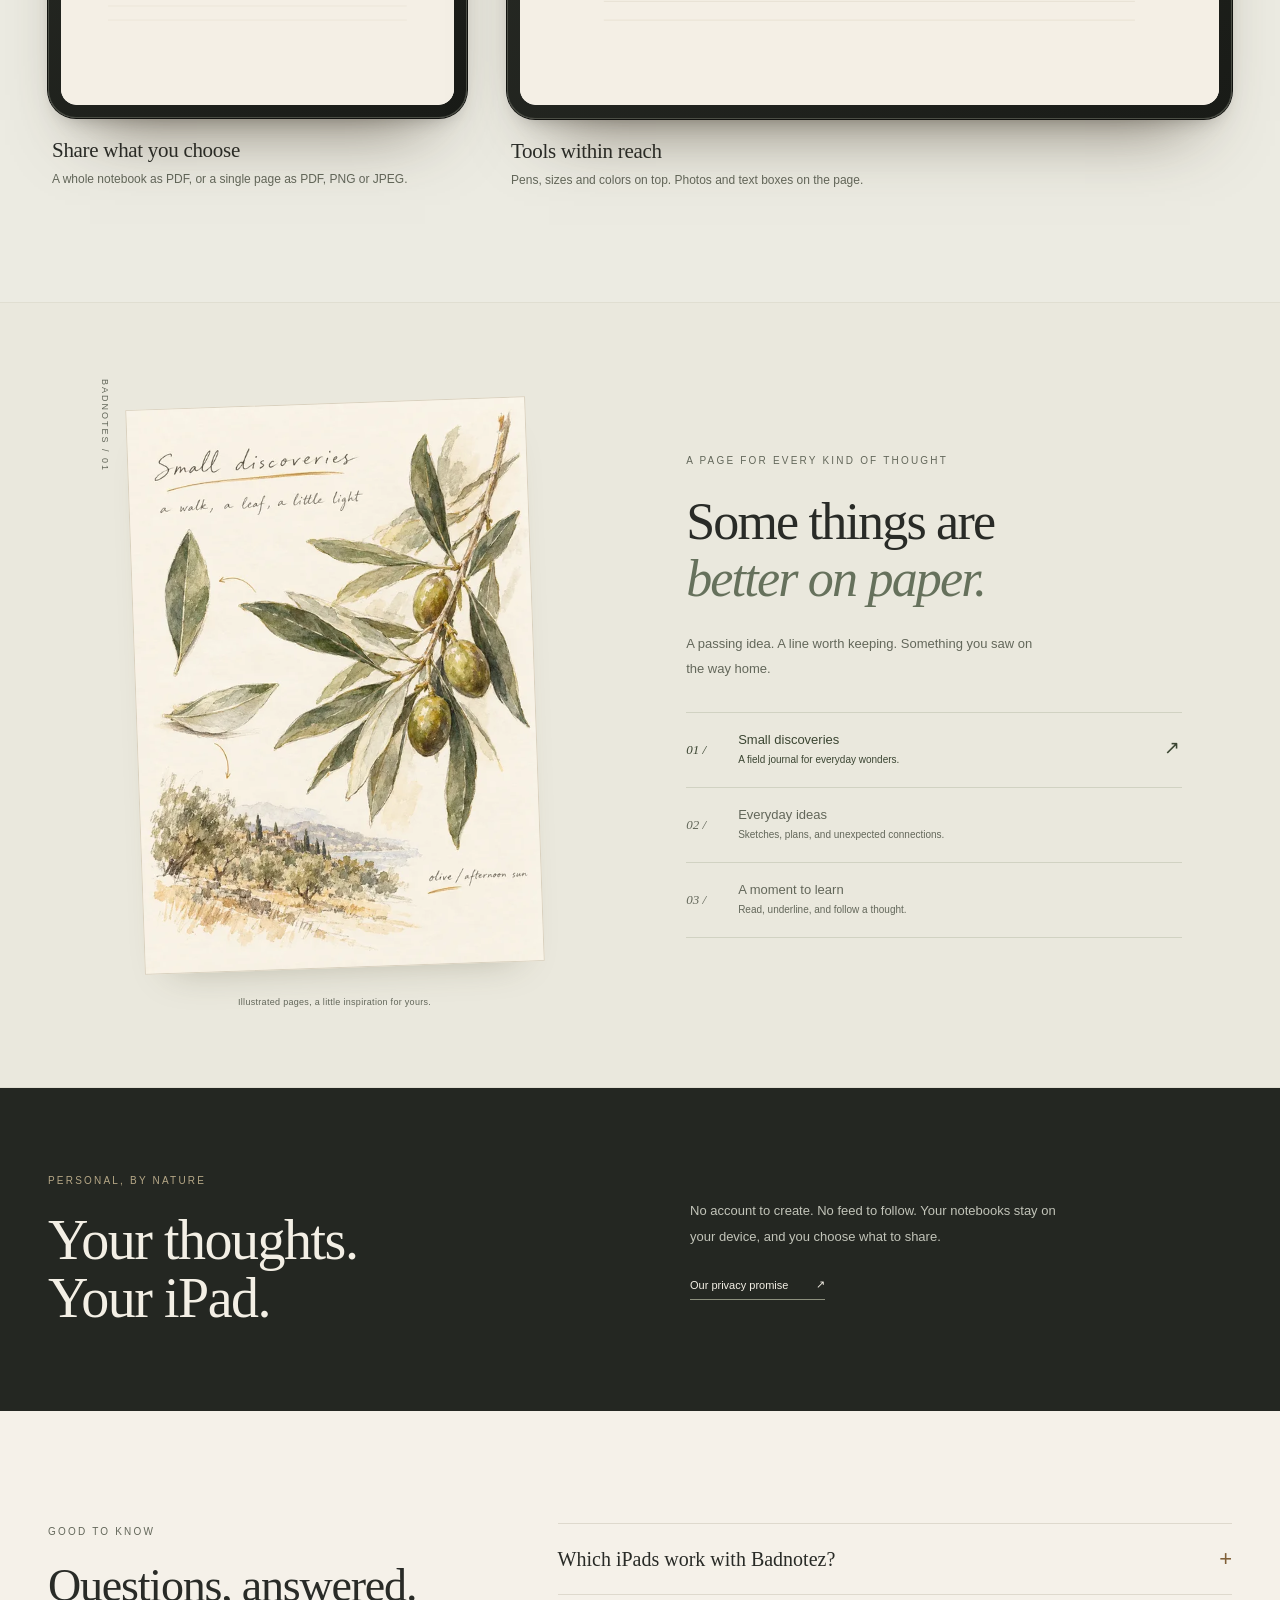
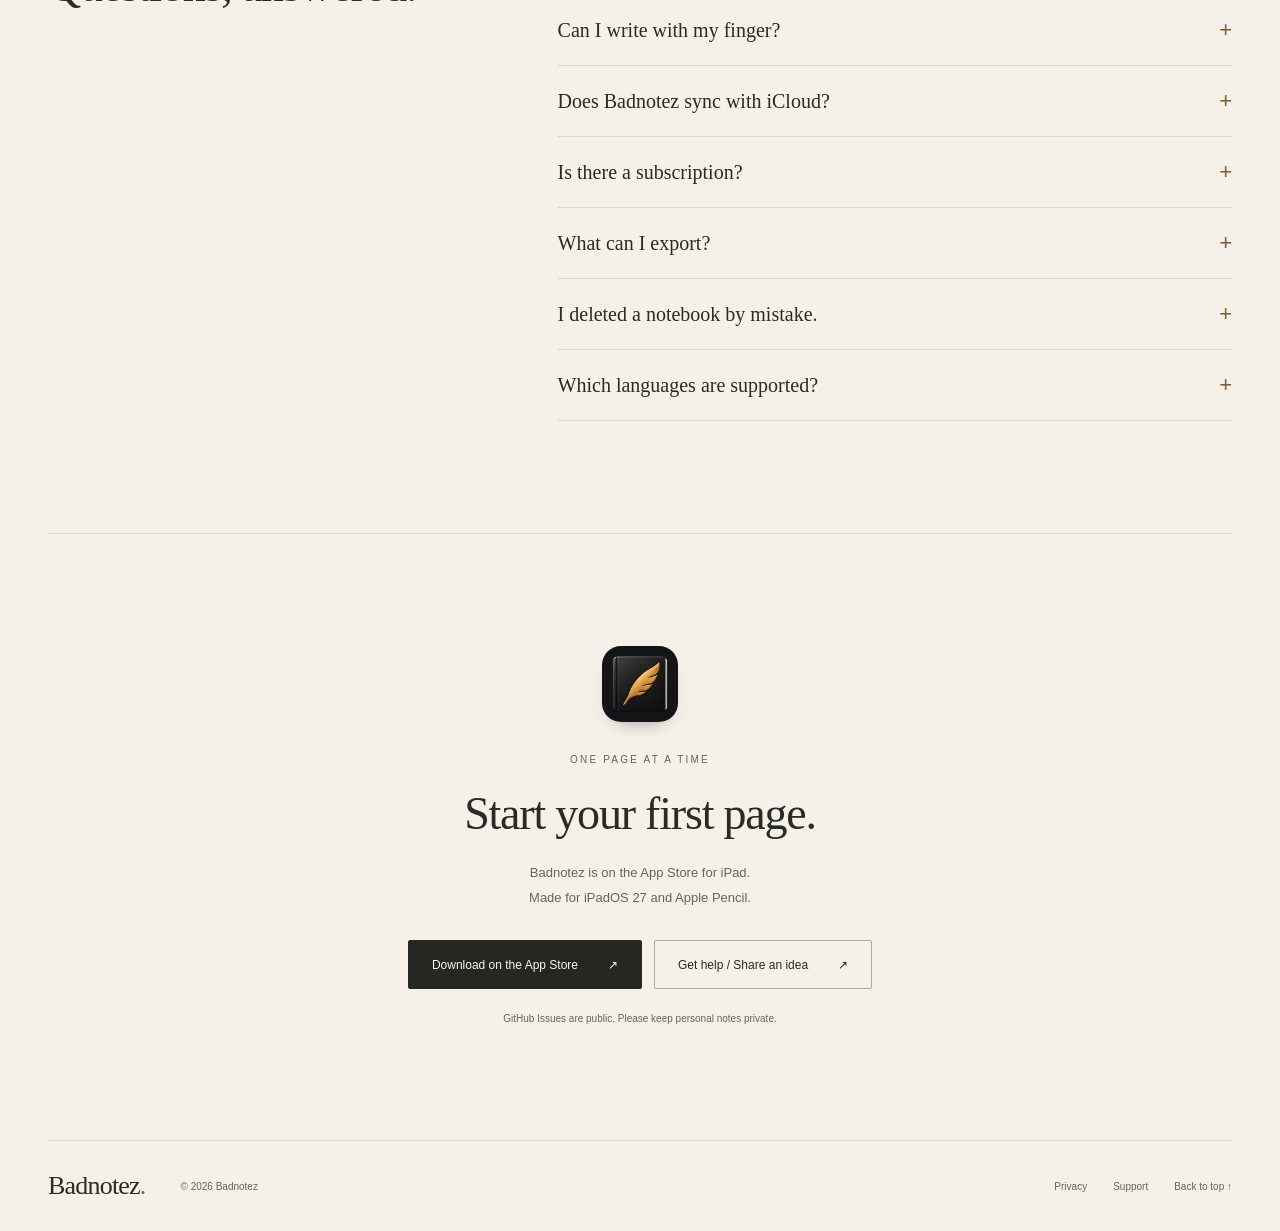
==== commit 0092c817: "Rename the website to Badnotez and move it to site-badnotez The App Store listing uses Badnotez in e" ====
--- a/index.html
+++ b/index.html
@@ -4,18 +4,18 @@
   <meta charset="utf-8">
   <meta name="viewport" content="width=device-width, initial-scale=1">
   <meta name="theme-color" content="#f5f1e9">
-  <title data-i18n="pageTitle">Badnotes — A little room for your thoughts.</title>
+  <title data-i18n="pageTitle">Badnotez — A little room for your thoughts.</title>
   <meta name="description" data-i18n="metaDescription" content="A quiet handwriting notebook for iPad. Write, sketch, highlight and collect your ideas with Apple Pencil.">
   <meta name="apple-itunes-app" content="app-id=6757456721">
   <meta property="og:type" content="website">
-  <meta property="og:site_name" content="Badnotes">
-  <meta property="og:title" content="Badnotes — A little room for your thoughts.">
+  <meta property="og:site_name" content="Badnotez">
+  <meta property="og:title" content="Badnotez — A little room for your thoughts.">
   <meta property="og:description" content="A quiet handwriting notebook for iPad and Apple Pencil. No account, no ads, no subscription.">
-  <meta property="og:url" content="https://whodidthese.github.io/site-badnotes/">
-  <meta property="og:image" content="https://whodidthese.github.io/site-badnotes/assets/brand/app-icon-512.png">
-  <meta property="og:image:alt" content="Badnotes: a gold quill on a dark square notebook.">
+  <meta property="og:url" content="https://whodidthese.github.io/site-badnotez/">
+  <meta property="og:image" content="https://whodidthese.github.io/site-badnotez/assets/brand/app-icon-512.png">
+  <meta property="og:image:alt" content="Badnotez: a gold quill on a dark square notebook.">
   <meta name="twitter:card" content="summary">
-  <link rel="canonical" href="https://whodidthese.github.io/site-badnotes/">
+  <link rel="canonical" href="https://whodidthese.github.io/site-badnotez/">
   <link rel="icon" type="image/png" href="assets/brand/favicon.png">
   <link rel="apple-touch-icon" href="assets/brand/apple-touch-icon.png">
   <link rel="stylesheet" href="assets/site.css">
@@ -25,7 +25,7 @@
 <body>
   <a class="skip-link" href="#main" data-i18n="skip">Skip to content</a>
   <header class="site-header shell">
-    <a class="brand" href="index.html" data-local-link><img src="assets/brand/app-icon-512.png" alt="" width="44" height="44"><span>Badnotes<span class="brand-dot">.</span></span></a>
+    <a class="brand" href="index.html" data-local-link><img src="assets/brand/app-icon-512.png" alt="" width="44" height="44"><span>Badnotez<span class="brand-dot">.</span></span></a>
     <nav aria-label="Main navigation" data-i18n-aria="navLabel">
       <a class="nav-section" href="#features" data-i18n="navFeatures">Features</a>
       <a class="nav-section" href="#screens" data-i18n="navScreens">On iPad</a>
@@ -54,7 +54,7 @@
       <figure class="hero-art">
         <div class="orbit" aria-hidden="true"></div>
         <div class="paper paper-back" aria-hidden="true"><img src="assets/images/field-notes-small.webp" alt="" width="550" height="777" decoding="async"></div>
-        <div class="device device-hero"><img src="assets/screens/01-editor.svg" width="2752" height="2064" fetchpriority="high" alt="A Badnotes notebook page on iPad, with handwriting, a highlight and a photo." data-i18n-alt="screenEditorAlt"></div>
+        <div class="device device-hero"><img src="assets/screens/01-editor.svg" width="2752" height="2064" fetchpriority="high" alt="A Badnotez notebook page on iPad, with handwriting, a highlight and a photo." data-i18n-alt="screenEditorAlt"></div>
         <div class="pencil" aria-hidden="true"></div>
         <figcaption><span class="handwritten" data-i18n="heroCaption">small thoughts, beautifully kept.</span><span class="caption-mark" aria-hidden="true">↶</span></figcaption>
       </figure>
@@ -97,21 +97,21 @@
         <div class="screens-grid">
           <div class="screens-row">
             <figure class="screen">
-              <div class="device"><img src="assets/screens/02-library.svg" width="2752" height="2064" loading="lazy" decoding="async" alt="The Badnotes library on iPad, with folders, favorites and notebook covers in a grid." data-i18n-alt="screenLibraryAlt"></div>
+              <div class="device"><img src="assets/screens/02-library.svg" width="2752" height="2064" loading="lazy" decoding="async" alt="The Badnotez library on iPad, with folders, favorites and notebook covers in a grid." data-i18n-alt="screenLibraryAlt"></div>
               <figcaption><strong data-i18n="s2Title">Your library</strong><span data-i18n="s2Text">Folders, favorites and covers, in a list or a grid.</span></figcaption>
             </figure>
             <figure class="screen screen-portrait">
-              <div class="device device-portrait"><img src="assets/screens/03-thumbnails.svg" width="2064" height="2752" loading="lazy" decoding="async" alt="Page thumbnails in a Badnotes notebook on iPad." data-i18n-alt="screenThumbnailsAlt"></div>
+              <div class="device device-portrait"><img src="assets/screens/03-thumbnails.svg" width="2064" height="2752" loading="lazy" decoding="async" alt="Page thumbnails in a Badnotez notebook on iPad." data-i18n-alt="screenThumbnailsAlt"></div>
               <figcaption><strong data-i18n="s3Title">Every page at a glance</strong><span data-i18n="s3Text">Thumbnails to jump anywhere in a notebook.</span></figcaption>
             </figure>
           </div>
           <div class="screens-row">
             <figure class="screen screen-portrait">
-              <div class="device device-portrait"><img src="assets/screens/04-export.svg" width="2064" height="2752" loading="lazy" decoding="async" alt="The Badnotes export menu on iPad, offering PDF, PNG and JPEG." data-i18n-alt="screenExportAlt"></div>
+              <div class="device device-portrait"><img src="assets/screens/04-export.svg" width="2064" height="2752" loading="lazy" decoding="async" alt="The Badnotez export menu on iPad, offering PDF, PNG and JPEG." data-i18n-alt="screenExportAlt"></div>
               <figcaption><strong data-i18n="s4Title">Share what you choose</strong><span data-i18n="s4Text">A whole notebook as PDF, or a single page as PDF, PNG or JPEG.</span></figcaption>
             </figure>
             <figure class="screen">
-              <div class="device"><img src="assets/screens/05-tools.svg" width="2752" height="2064" loading="lazy" decoding="async" alt="Badnotes pens, sizes and color palette on iPad, with a photo and a text box on the page." data-i18n-alt="screenToolsAlt"></div>
+              <div class="device"><img src="assets/screens/05-tools.svg" width="2752" height="2064" loading="lazy" decoding="async" alt="Badnotez pens, sizes and color palette on iPad, with a photo and a text box on the page." data-i18n-alt="screenToolsAlt"></div>
               <figcaption><strong data-i18n="s5Title">Tools within reach</strong><span data-i18n="s5Text">Pens, sizes and colors on top. Photos and text boxes on the page.</span></figcaption>
             </figure>
           </div>
@@ -142,18 +142,18 @@
     <section class="faq-section shell section-space" id="faq" aria-labelledby="faq-title">
       <div class="faq-heading"><p class="eyebrow" data-i18n="faqEyebrow">GOOD TO KNOW</p><h2 id="faq-title" data-i18n="faqTitle">Questions, answered.</h2></div>
       <div class="faq-list">
-        <details><summary data-i18n="q1">Which iPads work with Badnotes?</summary><p data-i18n="a1">Any iPad that runs iPadOS 27 or later. Badnotes is made for Apple Pencil.</p></details>
+        <details><summary data-i18n="q1">Which iPads work with Badnotez?</summary><p data-i18n="a1">Any iPad that runs iPadOS 27 or later. Badnotez is made for Apple Pencil.</p></details>
         <details><summary data-i18n="q2">Can I write with my finger?</summary><p data-i18n="a2">Writing and drawing are for Apple Pencil. Your fingers tap buttons, scroll, zoom and turn pages.</p></details>
-        <details><summary data-i18n="q3">Does Badnotes sync with iCloud?</summary><p data-i18n="a3">No. Notebooks stay on your iPad and are included in your iPad's backup. To move a notebook to another iPad, export an editable .badnotes backup and import it there.</p></details>
-        <details><summary data-i18n="q4">Is there a subscription?</summary><p data-i18n="a4">No. Badnotes is a one-time purchase, with no in-app purchases, ads or account.</p></details>
+        <details><summary data-i18n="q3">Does Badnotez sync with iCloud?</summary><p data-i18n="a3">No. Notebooks stay on your iPad and are included in your iPad's backup. To move a notebook to another iPad, export an editable .badnotes backup and import it there.</p></details>
+        <details><summary data-i18n="q4">Is there a subscription?</summary><p data-i18n="a4">No. Badnotez is a one-time purchase, with no in-app purchases, ads or account.</p></details>
         <details><summary data-i18n="q5">What can I export?</summary><p data-i18n="a5">A whole notebook as PDF, or the current page as PDF, PNG or JPEG. Images can be saved straight to Photos.</p></details>
         <details><summary data-i18n="q6">I deleted a notebook by mistake.</summary><p data-i18n="a6">Tap the gear in the Library and open Recently Deleted. It keeps your 30 most recently deleted notebooks.</p></details>
-        <details><summary data-i18n="q7">Which languages are supported?</summary><p data-i18n="a7">English, Traditional Chinese, Simplified Chinese, Japanese, Korean and Spanish. Badnotes follows your iPad's language settings.</p></details>
+        <details><summary data-i18n="q7">Which languages are supported?</summary><p data-i18n="a7">English, Traditional Chinese, Simplified Chinese, Japanese, Korean and Spanish. Badnotez follows your iPad's language settings.</p></details>
       </div>
     </section>
-    <section class="support-section shell section-space" id="support" aria-labelledby="support-title"><img class="support-icon" src="assets/brand/app-icon-512.png" width="76" height="76" alt="" loading="lazy"><p class="eyebrow" data-i18n="supportEyebrow">ONE PAGE AT A TIME</p><h2 id="support-title" data-i18n="supportTitle">Start your first page.</h2><p data-i18n="supportDescription">Badnotes is on the App Store for iPad.
-Made for iPadOS 27 and Apple Pencil.</p><div class="support-actions"><a class="button" href="https://apps.apple.com/app/id6757456721"><span data-i18n="download">Download on the App Store</span><span aria-hidden="true">↗</span></a><a class="button button-outline" href="https://github.com/whodidthese/site-badnotes/issues"><span data-i18n="feedback">Get help / Share an idea</span><span aria-hidden="true">↗</span></a></div><p class="fine-print" data-i18n="publicIssues">GitHub Issues are public. Please keep personal notes private.</p></section>
+    <section class="support-section shell section-space" id="support" aria-labelledby="support-title"><img class="support-icon" src="assets/brand/app-icon-512.png" width="76" height="76" alt="" loading="lazy"><p class="eyebrow" data-i18n="supportEyebrow">ONE PAGE AT A TIME</p><h2 id="support-title" data-i18n="supportTitle">Start your first page.</h2><p data-i18n="supportDescription">Badnotez is on the App Store for iPad.
+Made for iPadOS 27 and Apple Pencil.</p><div class="support-actions"><a class="button" href="https://apps.apple.com/app/id6757456721"><span data-i18n="download">Download on the App Store</span><span aria-hidden="true">↗</span></a><a class="button button-outline" href="https://github.com/whodidthese/site-badnotez/issues"><span data-i18n="feedback">Get help / Share an idea</span><span aria-hidden="true">↗</span></a></div><p class="fine-print" data-i18n="publicIssues">GitHub Issues are public. Please keep personal notes private.</p></section>
   </main>
-  <footer class="site-footer shell"><a class="footer-brand" href="index.html" data-local-link>Badnotes<span class="brand-dot">.</span></a><p>© 2026 Badnotes</p><div><a href="privacy.html" data-local-link data-i18n="privacy">Privacy</a><a href="#support" data-i18n="support">Support</a><a href="#main" data-i18n="backTop">Back to top ↑</a></div></footer>
+  <footer class="site-footer shell"><a class="footer-brand" href="index.html" data-local-link>Badnotez<span class="brand-dot">.</span></a><p>© 2026 Badnotez</p><div><a href="privacy.html" data-local-link data-i18n="privacy">Privacy</a><a href="#support" data-i18n="support">Support</a><a href="#main" data-i18n="backTop">Back to top ↑</a></div></footer>
 </body>
 </html>
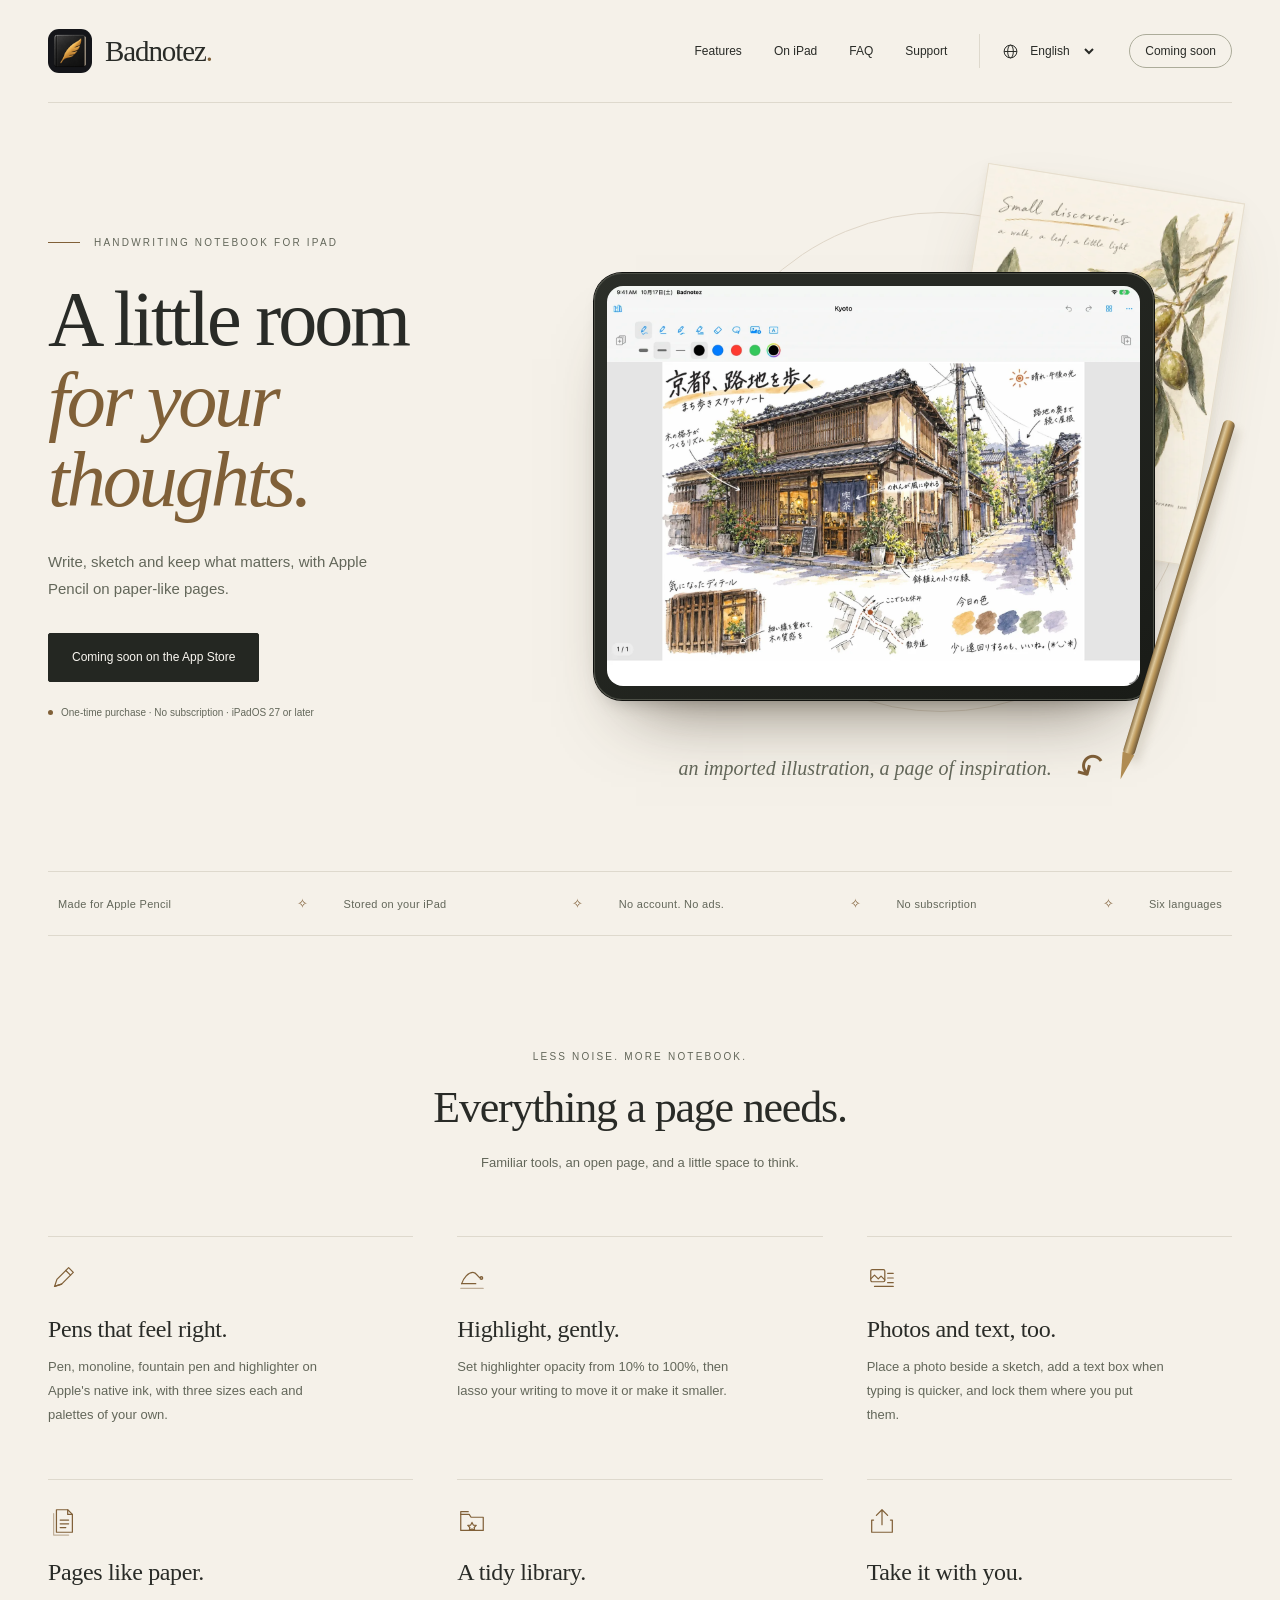
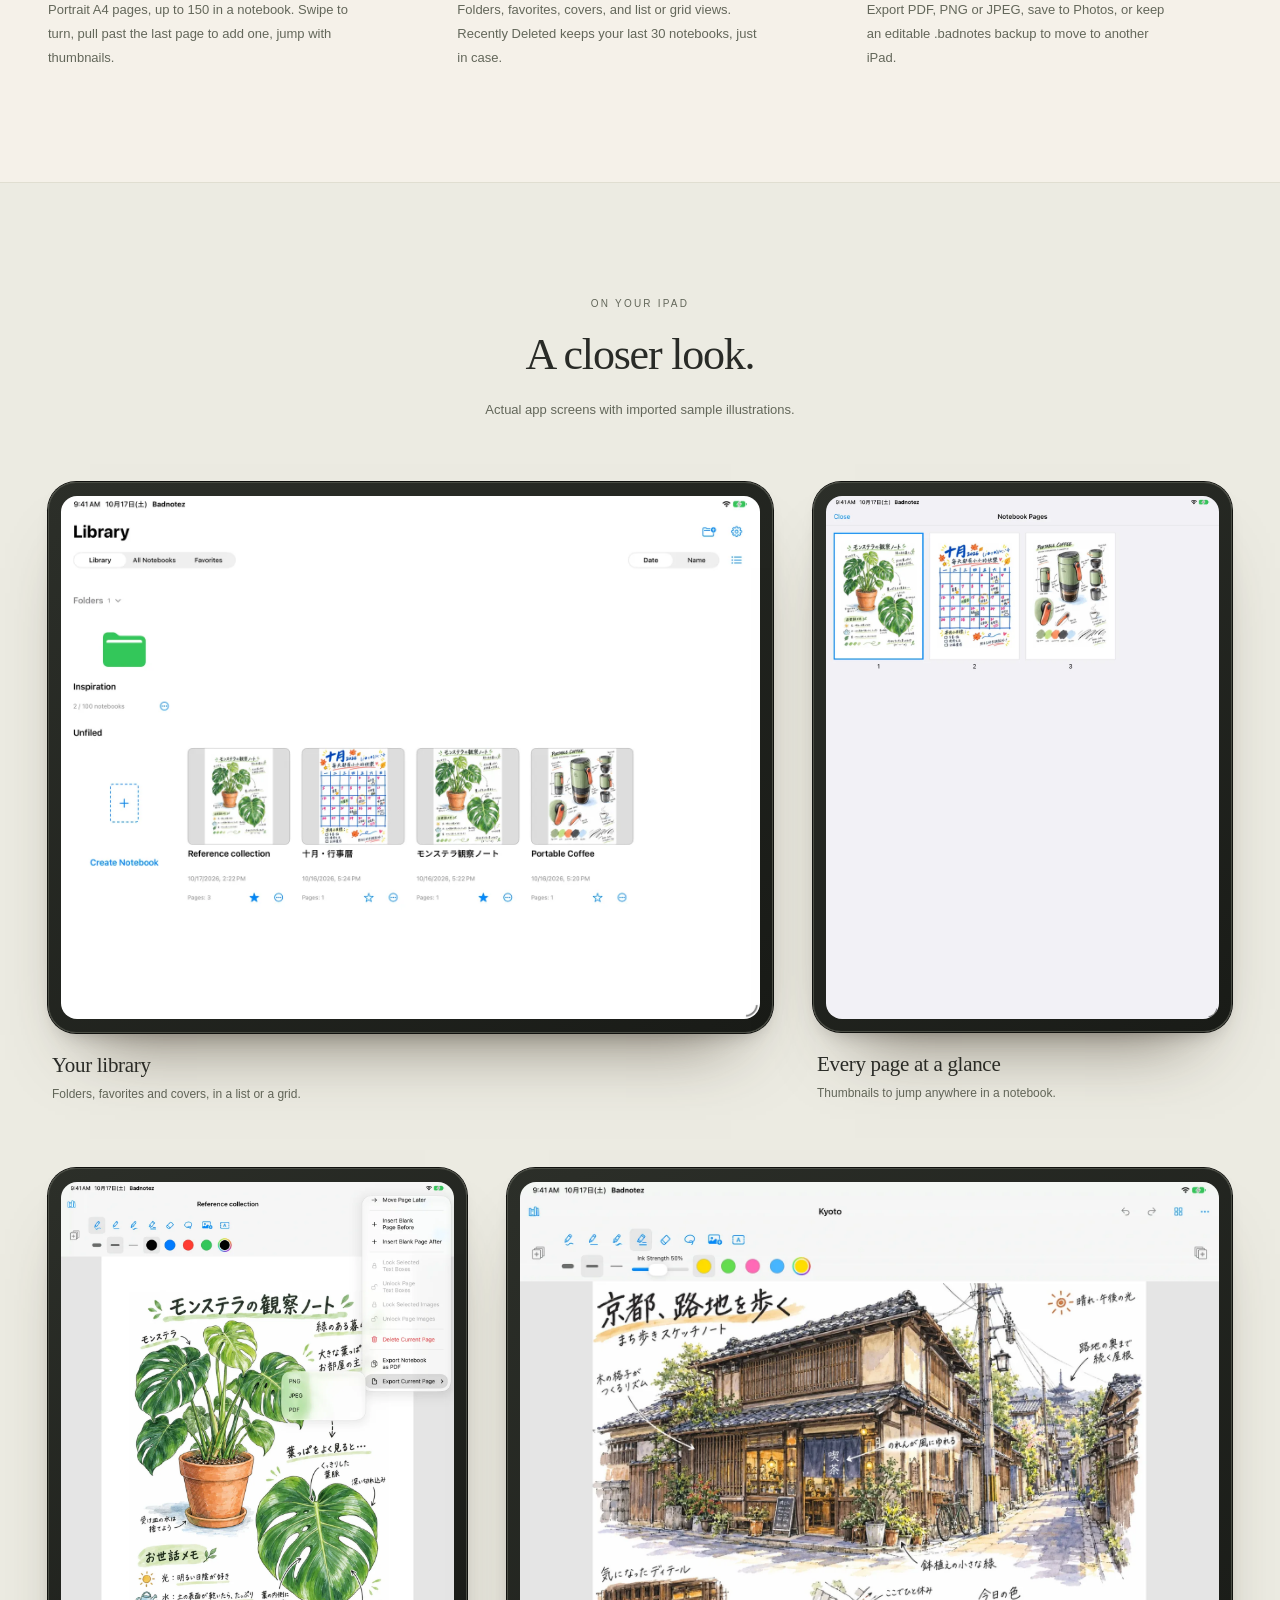
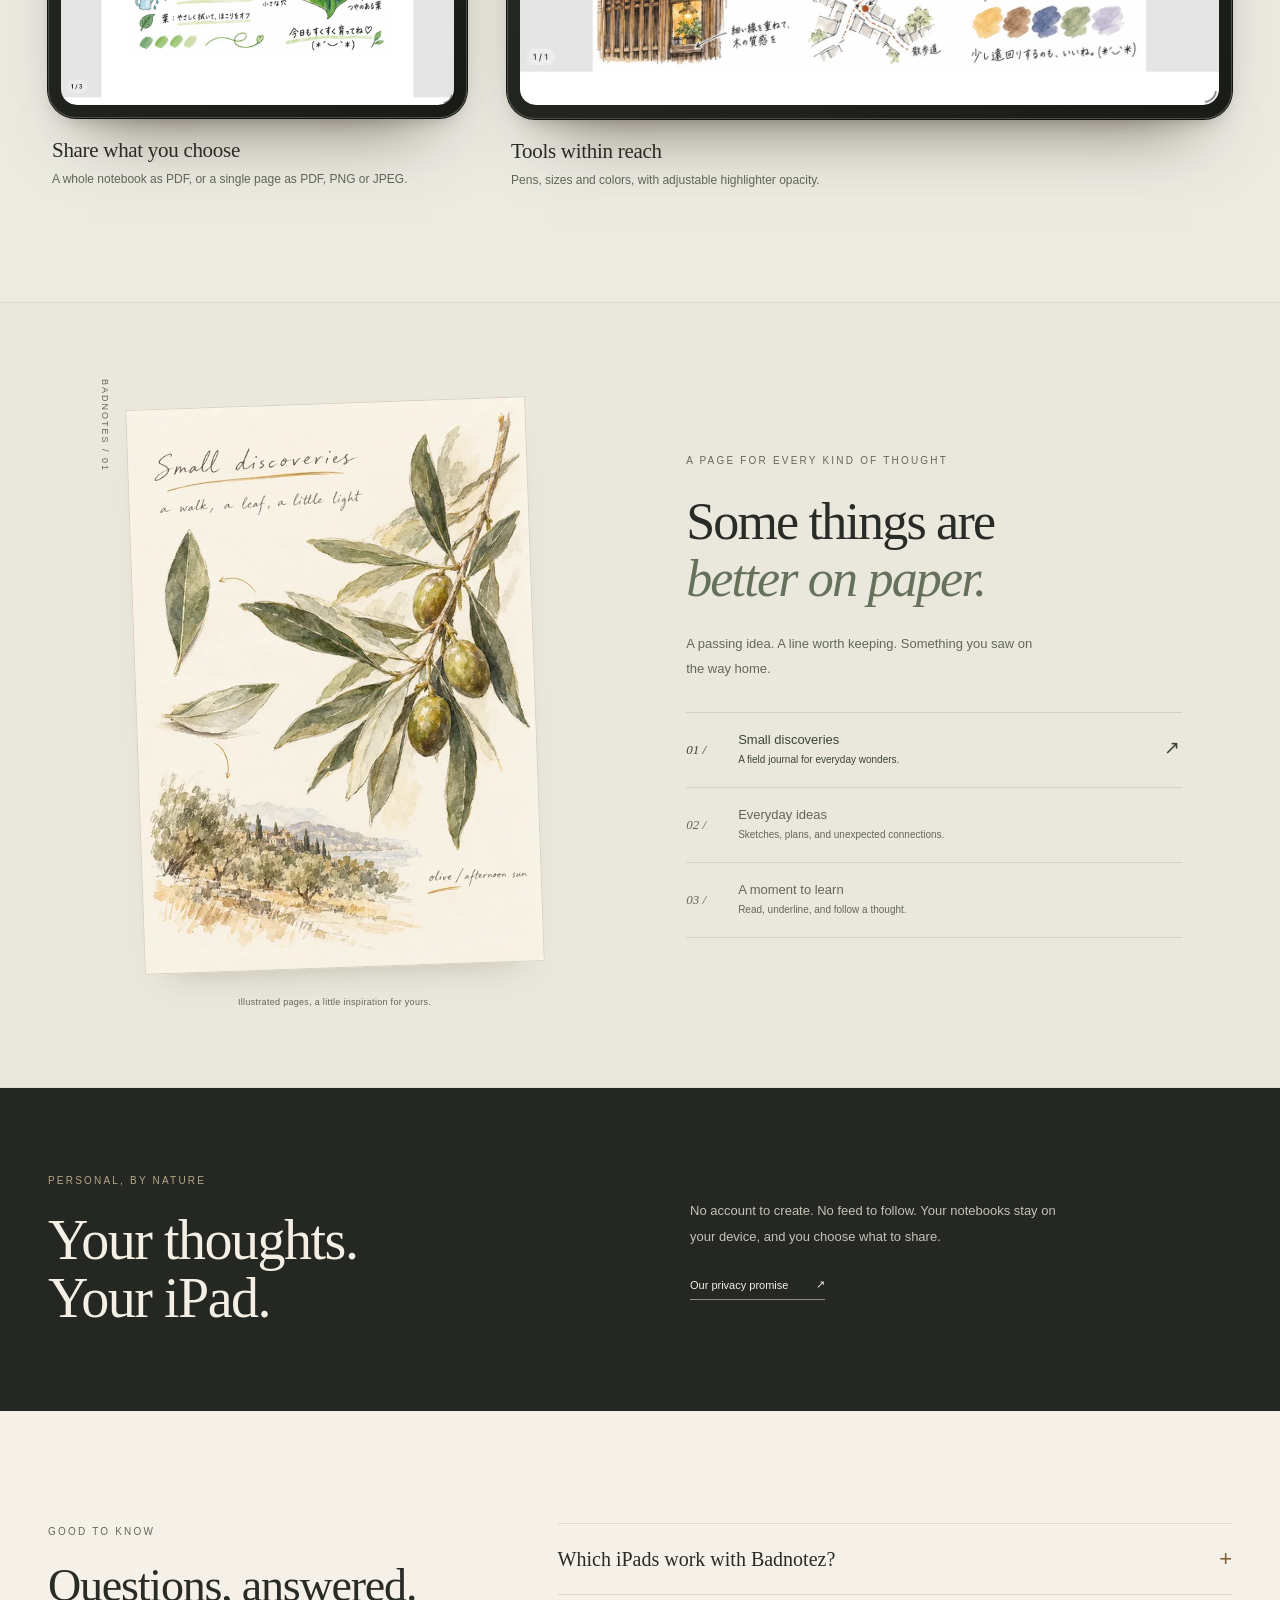
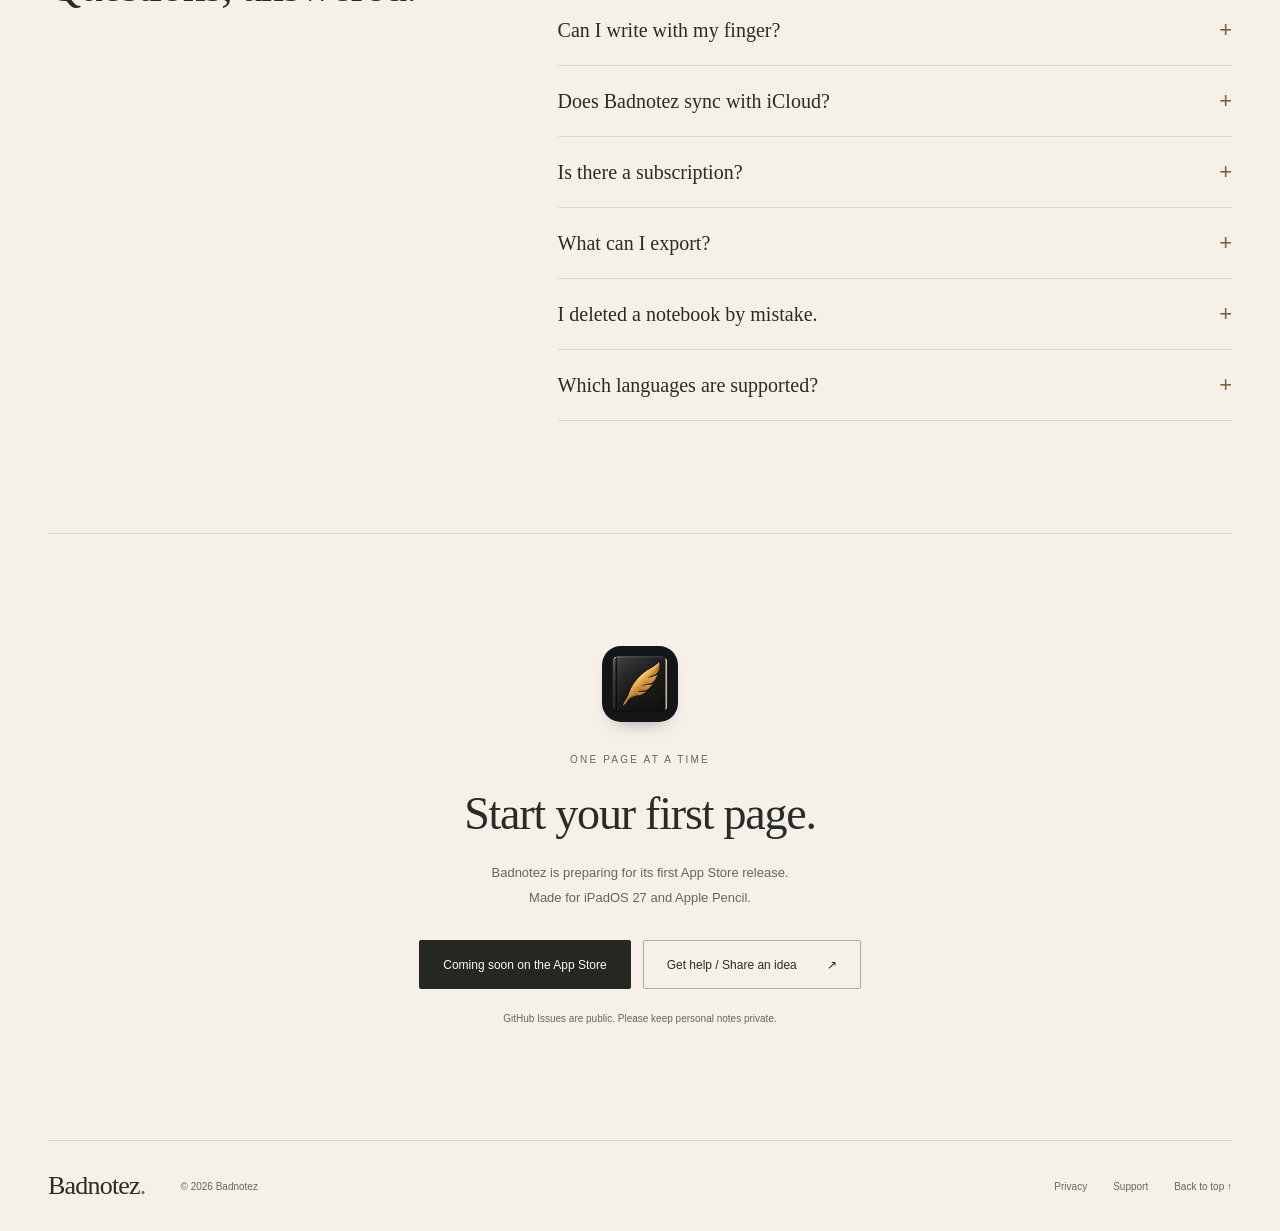
==== commit 5b39b6fc: "Replace launch placeholders with actual Badnotez screenshots" ====
--- a/index.html
+++ b/index.html
@@ -37,7 +37,7 @@
           <option value="en" lang="en">English</option><option value="zh-Hant" lang="zh-Hant">繁體中文</option><option value="zh-Hans" lang="zh-Hans">简体中文</option><option value="ja" lang="ja">日本語</option><option value="ko" lang="ko">한국어</option><option value="es" lang="es">Español</option>
         </select>
       </div>
-      <a class="nav-cta" href="https://apps.apple.com/app/id6757456721" data-i18n="appStoreShort">App Store</a>
+      <span class="nav-cta" aria-disabled="true" data-i18n="appStoreShort">Coming soon</span>
     </nav>
   </header>
   <main id="main">
@@ -47,16 +47,16 @@
         <h1 id="hero-title"><span data-i18n="heroFirst">A little room</span><em data-i18n="heroLast">for your thoughts.</em></h1>
         <p class="hero-description" data-i18n="heroDescription">Write, sketch and keep what matters, with Apple Pencil on paper-like pages.</p>
         <div class="cta-row">
-          <a class="button button-store" href="https://apps.apple.com/app/id6757456721"><span data-i18n="download">Download on the App Store</span><span aria-hidden="true">↗</span></a>
+          <span class="button button-store" aria-disabled="true"><span data-i18n="download">Coming soon on the App Store</span></span>
         </div>
         <p class="hero-note"><span class="status-dot" aria-hidden="true"></span><span data-i18n="heroMeta">One-time purchase · No subscription · iPadOS 27 or later</span></p>
       </div>
       <figure class="hero-art">
         <div class="orbit" aria-hidden="true"></div>
         <div class="paper paper-back" aria-hidden="true"><img src="assets/images/field-notes-small.webp" alt="" width="550" height="777" decoding="async"></div>
-        <div class="device device-hero"><img src="assets/screens/01-editor.svg" width="2752" height="2064" fetchpriority="high" alt="A Badnotez notebook page on iPad, with handwriting, a highlight and a photo." data-i18n-alt="screenEditorAlt"></div>
+        <div class="device device-hero"><img src="assets/screens/01-editor.webp" width="1600" height="1200" fetchpriority="high" alt="Badnotez on iPad displaying an imported Kyoto illustration." data-i18n-alt="screenEditorAlt"></div>
         <div class="pencil" aria-hidden="true"></div>
-        <figcaption><span class="handwritten" data-i18n="heroCaption">small thoughts, beautifully kept.</span><span class="caption-mark" aria-hidden="true">↶</span></figcaption>
+        <figcaption><span class="handwritten" data-i18n="heroCaption">an imported illustration, a page of inspiration.</span><span class="caption-mark" aria-hidden="true">↶</span></figcaption>
       </figure>
     </section>
     <div class="principles shell" aria-label="At a glance" data-i18n-aria="principlesLabel">
@@ -93,26 +93,26 @@
     </section>
     <section class="screens-section" id="screens" aria-labelledby="screens-title">
       <div class="shell section-space">
-        <div class="section-heading"><p class="eyebrow" data-i18n="screensEyebrow">ON YOUR IPAD</p><h2 id="screens-title" data-i18n="screensTitle">A closer look.</h2><p data-i18n="screensDescription">Quiet by design, so the page stays at the center.</p></div>
+        <div class="section-heading"><p class="eyebrow" data-i18n="screensEyebrow">ON YOUR IPAD</p><h2 id="screens-title" data-i18n="screensTitle">A closer look.</h2><p data-i18n="screensDescription">Actual app screens with imported sample illustrations.</p></div>
         <div class="screens-grid">
           <div class="screens-row">
             <figure class="screen">
-              <div class="device"><img src="assets/screens/02-library.svg" width="2752" height="2064" loading="lazy" decoding="async" alt="The Badnotez library on iPad, with folders, favorites and notebook covers in a grid." data-i18n-alt="screenLibraryAlt"></div>
+              <div class="device"><img src="assets/screens/02-library.webp" width="1600" height="1200" loading="lazy" decoding="async" alt="The Badnotez library on iPad, with folders, favorites and notebook covers in a grid." data-i18n-alt="screenLibraryAlt"></div>
               <figcaption><strong data-i18n="s2Title">Your library</strong><span data-i18n="s2Text">Folders, favorites and covers, in a list or a grid.</span></figcaption>
             </figure>
             <figure class="screen screen-portrait">
-              <div class="device device-portrait"><img src="assets/screens/03-thumbnails.svg" width="2064" height="2752" loading="lazy" decoding="async" alt="Page thumbnails in a Badnotez notebook on iPad." data-i18n-alt="screenThumbnailsAlt"></div>
+              <div class="device device-portrait"><img src="assets/screens/03-thumbnails.webp" width="1200" height="1600" loading="lazy" decoding="async" alt="Page thumbnails in a Badnotez notebook on iPad." data-i18n-alt="screenThumbnailsAlt"></div>
               <figcaption><strong data-i18n="s3Title">Every page at a glance</strong><span data-i18n="s3Text">Thumbnails to jump anywhere in a notebook.</span></figcaption>
             </figure>
           </div>
           <div class="screens-row">
             <figure class="screen screen-portrait">
-              <div class="device device-portrait"><img src="assets/screens/04-export.svg" width="2064" height="2752" loading="lazy" decoding="async" alt="The Badnotez export menu on iPad, offering PDF, PNG and JPEG." data-i18n-alt="screenExportAlt"></div>
+              <div class="device device-portrait"><img src="assets/screens/04-export.webp" width="1200" height="1600" loading="lazy" decoding="async" alt="The Badnotez export menu on iPad, offering PDF, PNG and JPEG." data-i18n-alt="screenExportAlt"></div>
               <figcaption><strong data-i18n="s4Title">Share what you choose</strong><span data-i18n="s4Text">A whole notebook as PDF, or a single page as PDF, PNG or JPEG.</span></figcaption>
             </figure>
             <figure class="screen">
-              <div class="device"><img src="assets/screens/05-tools.svg" width="2752" height="2064" loading="lazy" decoding="async" alt="Badnotez pens, sizes and color palette on iPad, with a photo and a text box on the page." data-i18n-alt="screenToolsAlt"></div>
-              <figcaption><strong data-i18n="s5Title">Tools within reach</strong><span data-i18n="s5Text">Pens, sizes and colors on top. Photos and text boxes on the page.</span></figcaption>
+              <div class="device"><img src="assets/screens/05-tools.webp" width="1600" height="1200" loading="lazy" decoding="async" alt="Badnotez highlighter tools, colors and opacity slider above an imported illustration." data-i18n-alt="screenToolsAlt"></div>
+              <figcaption><strong data-i18n="s5Title">Tools within reach</strong><span data-i18n="s5Text">Pens, sizes and colors, with adjustable highlighter opacity.</span></figcaption>
             </figure>
           </div>
         </div>
@@ -151,8 +151,8 @@
         <details><summary data-i18n="q7">Which languages are supported?</summary><p data-i18n="a7">English, Traditional Chinese, Simplified Chinese, Japanese, Korean and Spanish. Badnotez follows your iPad's language settings.</p></details>
       </div>
     </section>
-    <section class="support-section shell section-space" id="support" aria-labelledby="support-title"><img class="support-icon" src="assets/brand/app-icon-512.png" width="76" height="76" alt="" loading="lazy"><p class="eyebrow" data-i18n="supportEyebrow">ONE PAGE AT A TIME</p><h2 id="support-title" data-i18n="supportTitle">Start your first page.</h2><p data-i18n="supportDescription">Badnotez is on the App Store for iPad.
-Made for iPadOS 27 and Apple Pencil.</p><div class="support-actions"><a class="button" href="https://apps.apple.com/app/id6757456721"><span data-i18n="download">Download on the App Store</span><span aria-hidden="true">↗</span></a><a class="button button-outline" href="https://github.com/whodidthese/site-badnotez/issues"><span data-i18n="feedback">Get help / Share an idea</span><span aria-hidden="true">↗</span></a></div><p class="fine-print" data-i18n="publicIssues">GitHub Issues are public. Please keep personal notes private.</p></section>
+    <section class="support-section shell section-space" id="support" aria-labelledby="support-title"><img class="support-icon" src="assets/brand/app-icon-512.png" width="76" height="76" alt="" loading="lazy"><p class="eyebrow" data-i18n="supportEyebrow">ONE PAGE AT A TIME</p><h2 id="support-title" data-i18n="supportTitle">Start your first page.</h2><p data-i18n="supportDescription">Badnotez is preparing for its first App Store release.
+Made for iPadOS 27 and Apple Pencil.</p><div class="support-actions"><span class="button" aria-disabled="true"><span data-i18n="download">Coming soon on the App Store</span></span><a class="button button-outline" href="https://github.com/whodidthese/site-badnotez/issues"><span data-i18n="feedback">Get help / Share an idea</span><span aria-hidden="true">↗</span></a></div><p class="fine-print" data-i18n="publicIssues">GitHub Issues are public. Please keep personal notes private.</p></section>
   </main>
   <footer class="site-footer shell"><a class="footer-brand" href="index.html" data-local-link>Badnotez<span class="brand-dot">.</span></a><p>© 2026 Badnotez</p><div><a href="privacy.html" data-local-link data-i18n="privacy">Privacy</a><a href="#support" data-i18n="support">Support</a><a href="#main" data-i18n="backTop">Back to top ↑</a></div></footer>
 </body>
